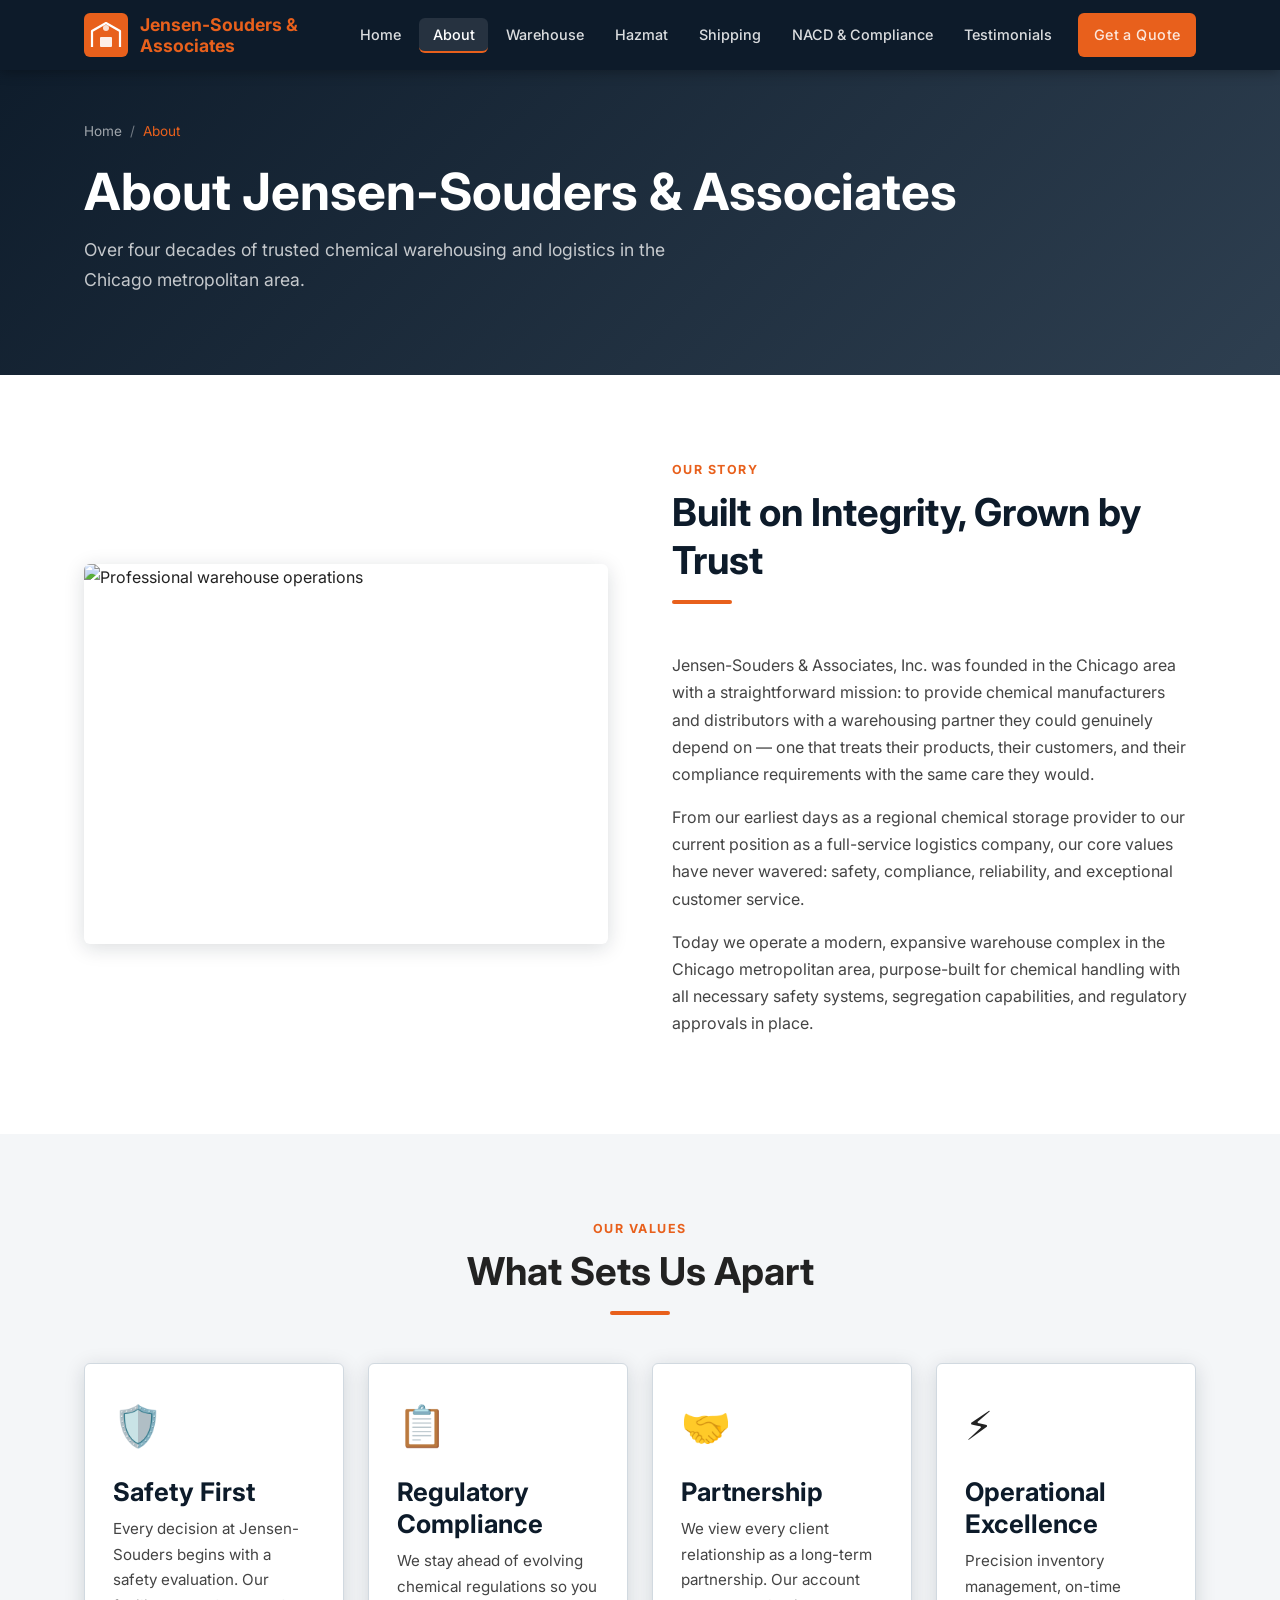
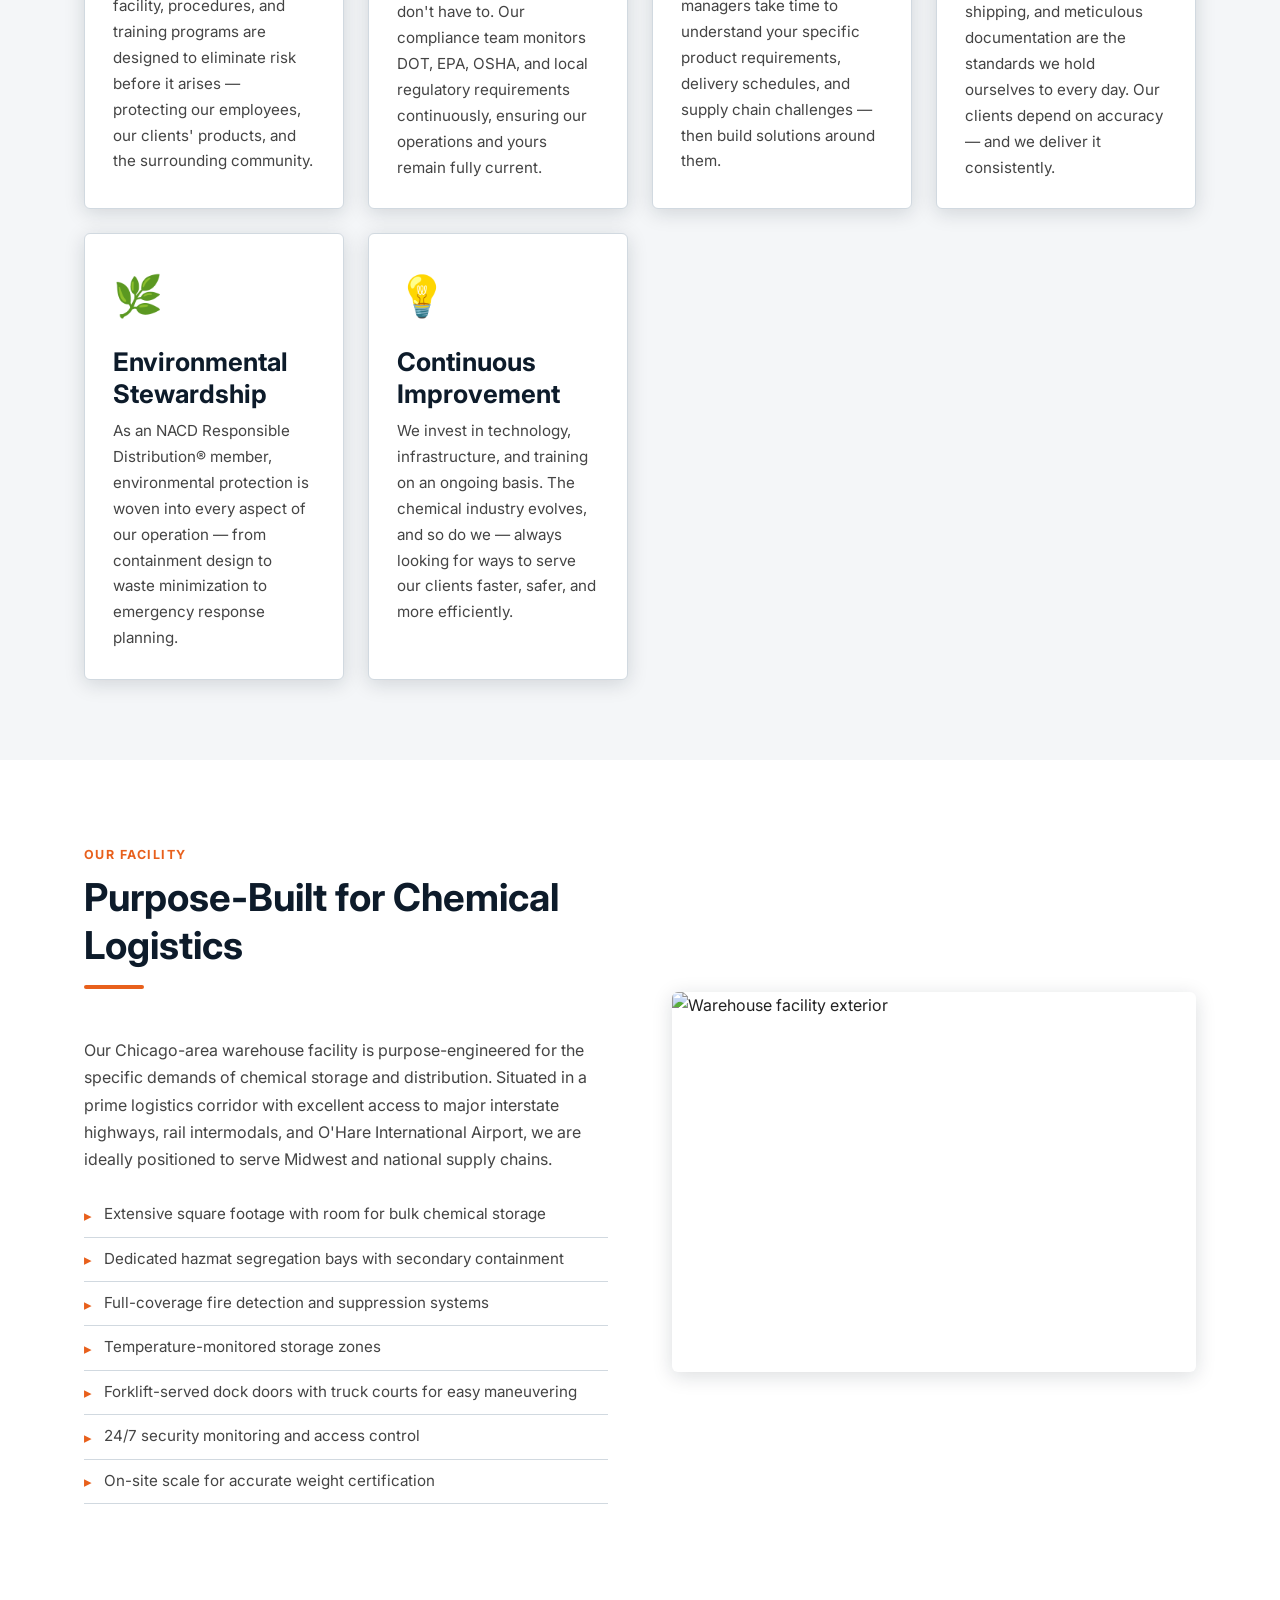
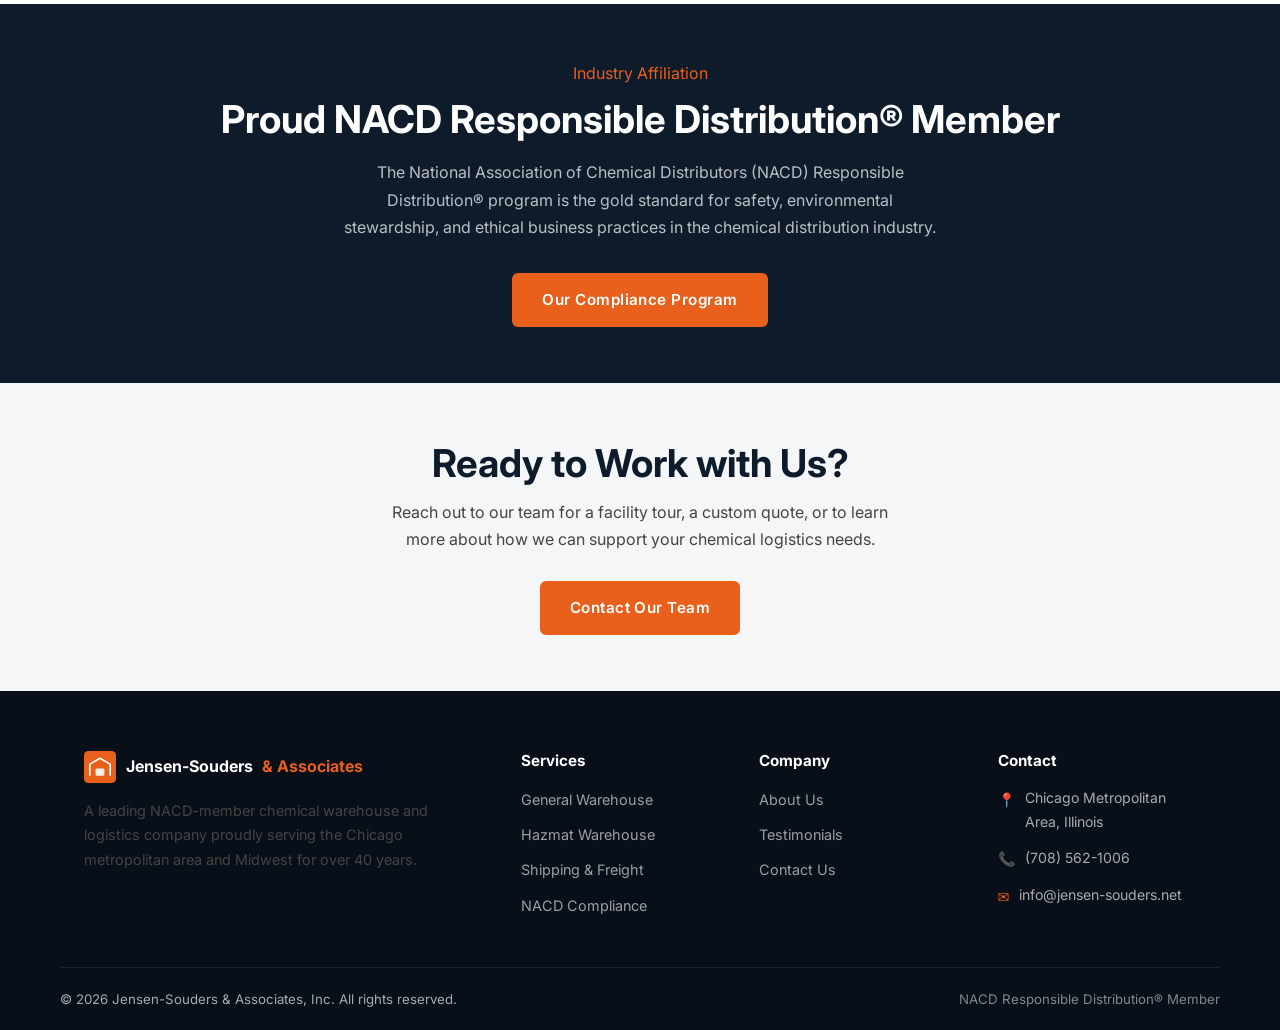
==== about.html @ 84165352 "Build Jensen-Souders & Associates multi-page static website Full 8-page static HTML/CSS/JS site for " ====
<!DOCTYPE html>
<html lang="en">
<head>
  <meta charset="UTF-8">
  <meta name="viewport" content="width=device-width, initial-scale=1.0">
  <title>About Us | Jensen-Souders & Associates, Inc.</title>
  <meta name="description" content="Learn about Jensen-Souders & Associates — a family-founded Chicago chemical warehouse and logistics company with over 40 years of industry expertise.">
  <link rel="stylesheet" href="css/styles.css">
  <link href="https://fonts.googleapis.com/css2?family=Inter:wght@400;500;600;700;800&display=swap" rel="stylesheet">
  <style>body{font-family:'Inter',system-ui,sans-serif}</style>
</head>
<body>

<nav id="navbar">
  <div class="container nav-inner">
    <a href="index.html" class="nav-logo">
      <svg class="logo-icon" viewBox="0 0 44 44" fill="none"><rect width="44" height="44" rx="6" fill="#e8601c"/><path d="M8 34V18l14-8 14 8v16" stroke="#fff" stroke-width="2.2" stroke-linejoin="round"/><rect x="16" y="24" width="12" height="10" rx="1" fill="#fff" opacity=".9"/><circle cx="22" cy="15" r="3" fill="#fff" opacity=".8"/></svg>
      <span>Jensen-Souders <span>&amp; Associates</span></span>
    </a>
    <ul class="nav-links">
      <li><a href="index.html">Home</a></li>
      <li><a href="about.html" class="active">About</a></li>
      <li><a href="warehouse.html">Warehouse</a></li>
      <li><a href="hazmat-warehouse.html">Hazmat</a></li>
      <li><a href="shipping.html">Shipping</a></li>
      <li><a href="nacd-compliance.html">NACD &amp; Compliance</a></li>
      <li><a href="testimonials.html">Testimonials</a></li>
      <li><a href="contact.html" class="btn btn-orange nav-cta">Get a Quote</a></li>
    </ul>
    <button class="nav-toggle" aria-label="Toggle navigation" aria-expanded="false"><span></span><span></span><span></span></button>
  </div>
</nav>

<!-- PAGE HERO -->
<section class="page-hero">
  <div class="container">
    <nav class="breadcrumb" aria-label="Breadcrumb">
      <a href="index.html">Home</a><span>/</span><span class="current">About</span>
    </nav>
    <h1>About Jensen-Souders &amp; Associates</h1>
    <p>Over four decades of trusted chemical warehousing and logistics in the Chicago metropolitan area.</p>
  </div>
</section>

<!-- COMPANY STORY -->
<section class="section-pad">
  <div class="container">
    <div class="feature-split">
      <div class="feature-image fade-up">
        <img src="https://images.unsplash.com/photo-1601584115197-04ecc0da31d7?w=800&q=80" alt="Professional warehouse operations" loading="lazy">
      </div>
      <div class="feature-content fade-up">
        <div class="section-header">
          <span class="eyebrow">Our Story</span>
          <h2>Built on Integrity, Grown by Trust</h2>
          <div class="divider divider-left"></div>
        </div>
        <p>Jensen-Souders & Associates, Inc. was founded in the Chicago area with a straightforward mission: to provide chemical manufacturers and distributors with a warehousing partner they could genuinely depend on — one that treats their products, their customers, and their compliance requirements with the same care they would.</p>
        <p>From our earliest days as a regional chemical storage provider to our current position as a full-service logistics company, our core values have never wavered: safety, compliance, reliability, and exceptional customer service.</p>
        <p>Today we operate a modern, expansive warehouse complex in the Chicago metropolitan area, purpose-built for chemical handling with all necessary safety systems, segregation capabilities, and regulatory approvals in place.</p>
      </div>
    </div>
  </div>
</section>

<!-- VALUES -->
<section class="section-pad bg-light">
  <div class="container">
    <div class="section-header centered fade-up">
      <span class="eyebrow">Our Values</span>
      <h2>What Sets Us Apart</h2>
      <div class="divider"></div>
    </div>
    <div class="card-grid card-grid-3">
      <div class="card fade-up">
        <div class="card-body">
          <div class="card-icon">🛡️</div>
          <h3>Safety First</h3>
          <p>Every decision at Jensen-Souders begins with a safety evaluation. Our facility, procedures, and training programs are designed to eliminate risk before it arises — protecting our employees, our clients' products, and the surrounding community.</p>
        </div>
      </div>
      <div class="card fade-up">
        <div class="card-body">
          <div class="card-icon">📋</div>
          <h3>Regulatory Compliance</h3>
          <p>We stay ahead of evolving chemical regulations so you don't have to. Our compliance team monitors DOT, EPA, OSHA, and local regulatory requirements continuously, ensuring our operations and yours remain fully current.</p>
        </div>
      </div>
      <div class="card fade-up">
        <div class="card-body">
          <div class="card-icon">🤝</div>
          <h3>Partnership</h3>
          <p>We view every client relationship as a long-term partnership. Our account managers take time to understand your specific product requirements, delivery schedules, and supply chain challenges — then build solutions around them.</p>
        </div>
      </div>
      <div class="card fade-up">
        <div class="card-body">
          <div class="card-icon">⚡</div>
          <h3>Operational Excellence</h3>
          <p>Precision inventory management, on-time shipping, and meticulous documentation are the standards we hold ourselves to every day. Our clients depend on accuracy — and we deliver it consistently.</p>
        </div>
      </div>
      <div class="card fade-up">
        <div class="card-body">
          <div class="card-icon">🌿</div>
          <h3>Environmental Stewardship</h3>
          <p>As an NACD Responsible Distribution® member, environmental protection is woven into every aspect of our operation — from containment design to waste minimization to emergency response planning.</p>
        </div>
      </div>
      <div class="card fade-up">
        <div class="card-body">
          <div class="card-icon">💡</div>
          <h3>Continuous Improvement</h3>
          <p>We invest in technology, infrastructure, and training on an ongoing basis. The chemical industry evolves, and so do we — always looking for ways to serve our clients faster, safer, and more efficiently.</p>
        </div>
      </div>
    </div>
  </div>
</section>

<!-- TEAM / FACILITY -->
<section class="section-pad">
  <div class="container">
    <div class="feature-split reverse">
      <div class="feature-image fade-up">
        <img src="https://images.unsplash.com/photo-1504328345606-18bbc8c9d7d1?w=800&q=80" alt="Warehouse facility exterior" loading="lazy">
      </div>
      <div class="feature-content fade-up">
        <div class="section-header">
          <span class="eyebrow">Our Facility</span>
          <h2>Purpose-Built for Chemical Logistics</h2>
          <div class="divider divider-left"></div>
        </div>
        <p>Our Chicago-area warehouse facility is purpose-engineered for the specific demands of chemical storage and distribution. Situated in a prime logistics corridor with excellent access to major interstate highways, rail intermodals, and O'Hare International Airport, we are ideally positioned to serve Midwest and national supply chains.</p>
        <ul class="feature-list">
          <li>Extensive square footage with room for bulk chemical storage</li>
          <li>Dedicated hazmat segregation bays with secondary containment</li>
          <li>Full-coverage fire detection and suppression systems</li>
          <li>Temperature-monitored storage zones</li>
          <li>Forklift-served dock doors with truck courts for easy maneuvering</li>
          <li>24/7 security monitoring and access control</li>
          <li>On-site scale for accurate weight certification</li>
        </ul>
      </div>
    </div>
  </div>
</section>

<!-- NACD BADGE -->
<section class="section-pad-sm bg-navy">
  <div class="container text-center fade-up">
    <span class="eyebrow" style="color:var(--orange)">Industry Affiliation</span>
    <h2 style="color:#fff;margin:.5rem 0 1rem">Proud NACD Responsible Distribution® Member</h2>
    <p style="color:rgba(255,255,255,.72);max-width:600px;margin:0 auto 2rem">The National Association of Chemical Distributors (NACD) Responsible Distribution® program is the gold standard for safety, environmental stewardship, and ethical business practices in the chemical distribution industry.</p>
    <a href="nacd-compliance.html" class="btn btn-orange">Our Compliance Program</a>
  </div>
</section>

<!-- CTA -->
<section style="padding:56px 0;background:var(--light)">
  <div class="container text-center">
    <h2 style="color:var(--navy)">Ready to Work with Us?</h2>
    <p style="margin:.75rem auto 1.75rem;max-width:500px">Reach out to our team for a facility tour, a custom quote, or to learn more about how we can support your chemical logistics needs.</p>
    <a href="contact.html" class="btn btn-orange">Contact Our Team</a>
  </div>
</section>

<footer>
  <div class="footer-main">
    <div class="container">
      <div class="footer-grid">
        <div class="footer-brand">
          <div class="footer-logo"><svg width="32" height="32" viewBox="0 0 44 44" fill="none"><rect width="44" height="44" rx="6" fill="#e8601c"/><path d="M8 34V18l14-8 14 8v16" stroke="#fff" stroke-width="2.2" stroke-linejoin="round"/><rect x="16" y="24" width="12" height="10" rx="1" fill="#fff" opacity=".9"/></svg> Jensen-Souders <span>&amp; Associates</span></div>
          <p>A leading NACD-member chemical warehouse and logistics company proudly serving the Chicago metropolitan area and Midwest for over 40 years.</p>
        </div>
        <div class="footer-col"><h4>Services</h4><ul><li><a href="warehouse.html">General Warehouse</a></li><li><a href="hazmat-warehouse.html">Hazmat Warehouse</a></li><li><a href="shipping.html">Shipping &amp; Freight</a></li><li><a href="nacd-compliance.html">NACD Compliance</a></li></ul></div>
        <div class="footer-col"><h4>Company</h4><ul><li><a href="about.html">About Us</a></li><li><a href="testimonials.html">Testimonials</a></li><li><a href="contact.html">Contact Us</a></li></ul></div>
        <div class="footer-col"><h4>Contact</h4>
          <div class="footer-contact-item"><span class="ico">📍</span><span>Chicago Metropolitan Area, Illinois</span></div>
          <div class="footer-contact-item"><span class="ico">📞</span><span>(708) 562-1006</span></div>
          <div class="footer-contact-item"><span class="ico">✉️</span><span>info@jensen-souders.net</span></div>
        </div>
      </div>
    </div>
  </div>
  <div class="container footer-bottom">
    <span>&copy; <span id="yr"></span> Jensen-Souders &amp; Associates, Inc. All rights reserved.</span>
    <span><a href="nacd-compliance.html">NACD Responsible Distribution® Member</a></span>
  </div>
</footer>

<button id="back-to-top" aria-label="Back to top">↑</button>
<script src="js/main.js"></script>
<script>document.getElementById('yr').textContent = new Date().getFullYear();</script>
</body>
</html>
---- css/styles.css ----
/* ============================================================
   Jensen-Souders & Associates – Main Stylesheet
   Palette: Navy #0d1b2a | Steel #2e3f50 | Orange #e8601c | Light #f4f6f8
   ============================================================ */

:root {
  --navy:   #0d1b2a;
  --steel:  #2e3f50;
  --orange: #e8601c;
  --orange-dark: #c04e14;
  --light:  #f4f6f8;
  --white:  #ffffff;
  --gray:   #6c7a89;
  --border: #d1d9e0;
  --shadow: 0 4px 20px rgba(13,27,42,.15);
  --radius: 6px;
  --transition: .25s ease;
}

/* ── Reset ── */
*, *::before, *::after { box-sizing: border-box; margin: 0; padding: 0; }
html { scroll-behavior: smooth; font-size: 16px; }
body { font-family: 'Segoe UI', system-ui, -apple-system, sans-serif; color: #222; background: #fff; line-height: 1.7; }
img { max-width: 100%; display: block; }
a { color: var(--orange); text-decoration: none; transition: color var(--transition); }
a:hover { color: var(--orange-dark); }
ul { list-style: none; }

/* ── Typography ── */
h1,h2,h3,h4 { line-height: 1.25; font-weight: 700; }
h1 { font-size: clamp(2rem,5vw,3.2rem); }
h2 { font-size: clamp(1.6rem,3.5vw,2.4rem); }
h3 { font-size: clamp(1.2rem,2.5vw,1.6rem); }
h4 { font-size: 1.1rem; }
p  { margin-bottom: 1rem; color: #444; }

/* ── Utility ── */
.container { max-width: 1160px; margin: 0 auto; padding: 0 1.5rem; }
.section-pad { padding: 80px 0; }
.section-pad-sm { padding: 56px 0; }
.text-center { text-align: center; }
.text-orange { color: var(--orange); }
.bg-navy  { background: var(--navy);  color: var(--white); }
.bg-steel { background: var(--steel); color: var(--white); }
.bg-light { background: var(--light); }
.divider { width: 60px; height: 4px; background: var(--orange); margin: 16px auto 32px; border-radius: 2px; }
.divider-left { margin-left: 0; }

.btn {
  display: inline-block;
  padding: .75rem 1.75rem;
  border-radius: var(--radius);
  font-weight: 600;
  font-size: .95rem;
  letter-spacing: .03em;
  transition: all var(--transition);
  cursor: pointer;
  border: 2px solid transparent;
}
.btn-orange { background: var(--orange); color: #fff; }
.btn-orange:hover { background: var(--orange-dark); color: #fff; transform: translateY(-2px); box-shadow: 0 6px 20px rgba(232,96,28,.35); }
.btn-outline { background: transparent; border-color: #fff; color: #fff; }
.btn-outline:hover { background: #fff; color: var(--navy); transform: translateY(-2px); }
.btn-navy { background: var(--navy); color: #fff; }
.btn-navy:hover { background: var(--steel); color: #fff; }

/* ── NAVIGATION ── */
#navbar {
  position: fixed; top: 0; left: 0; right: 0; z-index: 1000;
  background: var(--navy);
  box-shadow: 0 2px 12px rgba(0,0,0,.3);
  transition: background var(--transition);
}
.nav-inner {
  display: flex; align-items: center; justify-content: space-between;
  height: 70px;
}
.nav-logo {
  display: flex; align-items: center; gap: .75rem;
  color: #fff; font-weight: 700; font-size: 1.1rem; line-height: 1.2;
}
.nav-logo span { color: var(--orange); }
.logo-icon { width: 44px; height: 44px; flex-shrink: 0; }

.nav-links {
  display: flex; align-items: center; gap: .25rem;
}
.nav-links a {
  color: rgba(255,255,255,.85);
  padding: .5rem .85rem;
  border-radius: var(--radius);
  font-size: .9rem;
  font-weight: 500;
  transition: all var(--transition);
  white-space: nowrap;
}
.nav-links a:hover,
.nav-links a.active { color: #fff; background: rgba(255,255,255,.1); }
.nav-links a.active { border-bottom: 2px solid var(--orange); }

.nav-cta { margin-left: .5rem; }

/* Hamburger */
.nav-toggle {
  display: none;
  flex-direction: column; justify-content: center; gap: 5px;
  width: 36px; height: 36px; cursor: pointer; background: none; border: none;
}
.nav-toggle span {
  display: block; width: 24px; height: 2px; background: #fff;
  transition: all var(--transition); border-radius: 2px;
}
.nav-toggle.open span:nth-child(1) { transform: translateY(7px) rotate(45deg); }
.nav-toggle.open span:nth-child(2) { opacity: 0; }
.nav-toggle.open span:nth-child(3) { transform: translateY(-7px) rotate(-45deg); }

/* ── HERO ── */
.hero {
  position: relative; min-height: 100vh;
  display: flex; align-items: center;
  background: linear-gradient(135deg, var(--navy) 0%, var(--steel) 100%);
  overflow: hidden;
  padding-top: 70px;
}
.hero-bg {
  position: absolute; inset: 0;
  background:
    url('https://images.unsplash.com/photo-1586528116311-ad8dd3c8310d?w=1600&q=80') center/cover no-repeat;
  opacity: .18;
}
.hero-overlay {
  position: absolute; inset: 0;
  background: linear-gradient(to right, rgba(13,27,42,.95) 40%, rgba(13,27,42,.5));
}
.hero-content {
  position: relative; z-index: 1;
  max-width: 680px;
}
.hero-eyebrow {
  display: inline-block;
  background: var(--orange); color: #fff;
  font-size: .8rem; font-weight: 700; letter-spacing: .12em; text-transform: uppercase;
  padding: .3rem .9rem; border-radius: 3px; margin-bottom: 1.25rem;
}
.hero h1 { color: #fff; margin-bottom: 1.25rem; }
.hero h1 em { color: var(--orange); font-style: normal; }
.hero p { color: rgba(255,255,255,.78); font-size: 1.15rem; margin-bottom: 2rem; }
.hero-buttons { display: flex; flex-wrap: wrap; gap: 1rem; }
.hero-stats {
  display: flex; gap: 2.5rem; margin-top: 3rem;
  border-top: 1px solid rgba(255,255,255,.15); padding-top: 2rem;
  flex-wrap: wrap;
}
.hero-stat .num { color: var(--orange); font-size: 2.2rem; font-weight: 800; }
.hero-stat .label { color: rgba(255,255,255,.65); font-size: .85rem; margin-top: .15rem; }

/* ── SERVICES STRIP ── */
.services-strip {
  background: var(--orange);
  padding: 20px 0;
}
.services-strip ul {
  display: flex; flex-wrap: wrap; justify-content: center; gap: 1rem 2.5rem;
}
.services-strip li {
  color: #fff; font-weight: 600; font-size: .9rem;
  display: flex; align-items: center; gap: .5rem;
}
.services-strip li::before { content: '✔'; opacity: .8; }

/* ── SECTION HEADERS ── */
.section-header { margin-bottom: 48px; }
.section-header.centered { text-align: center; }
.section-header .eyebrow {
  display: inline-block; color: var(--orange);
  font-size: .78rem; font-weight: 700; letter-spacing: .12em;
  text-transform: uppercase; margin-bottom: .5rem;
}

/* ── CARDS ── */
.card-grid { display: grid; gap: 1.5rem; }
.card-grid-2 { grid-template-columns: repeat(auto-fit, minmax(280px,1fr)); }
.card-grid-3 { grid-template-columns: repeat(auto-fit, minmax(240px,1fr)); }
.card-grid-4 { grid-template-columns: repeat(auto-fit, minmax(200px,1fr)); }

.card {
  background: #fff; border-radius: var(--radius);
  box-shadow: var(--shadow); border: 1px solid var(--border);
  transition: transform var(--transition), box-shadow var(--transition);
  overflow: hidden;
}
.card:hover { transform: translateY(-4px); box-shadow: 0 12px 36px rgba(13,27,42,.18); }
.card-body { padding: 1.75rem; }
.card-icon { font-size: 2.5rem; margin-bottom: 1rem; }
.card h3 { color: var(--navy); margin-bottom: .5rem; }
.card p { margin-bottom: 0; font-size: .95rem; }

.card-img img { width: 100%; height: 200px; object-fit: cover; }

/* ── FEATURE SPLIT ── */
.feature-split { display: grid; grid-template-columns: 1fr 1fr; gap: 4rem; align-items: center; }
.feature-split.reverse { direction: rtl; }
.feature-split.reverse > * { direction: ltr; }
.feature-image { border-radius: var(--radius); overflow: hidden; box-shadow: var(--shadow); }
.feature-image img { width: 100%; height: 380px; object-fit: cover; }
.feature-content h2 { color: var(--navy); margin-bottom: .75rem; }
.feature-list { margin: 1.25rem 0; }
.feature-list li {
  padding: .5rem 0;
  border-bottom: 1px solid var(--border);
  display: flex; align-items: flex-start; gap: .75rem;
  font-size: .95rem; color: #444;
}
.feature-list li::before { content: '▸'; color: var(--orange); flex-shrink: 0; margin-top: .1rem; }

/* ── STATS BAR ── */
.stats-bar { display: grid; grid-template-columns: repeat(auto-fit, minmax(160px,1fr)); gap: 0; }
.stat-item { padding: 2.5rem 1.5rem; text-align: center; border-right: 1px solid rgba(255,255,255,.1); }
.stat-item:last-child { border-right: none; }
.stat-item .num { font-size: 2.8rem; font-weight: 800; color: var(--orange); }
.stat-item .label { color: rgba(255,255,255,.7); font-size: .9rem; margin-top: .25rem; }

/* ── TESTIMONIALS ── */
.testimonial-grid { display: grid; gap: 1.5rem; grid-template-columns: repeat(auto-fit, minmax(300px,1fr)); }
.testimonial-card {
  background: #fff; border-radius: var(--radius);
  box-shadow: var(--shadow); padding: 2rem; border-left: 4px solid var(--orange);
  transition: transform var(--transition);
}
.testimonial-card:hover { transform: translateY(-3px); }
.testimonial-card p { font-style: italic; color: #555; margin-bottom: 1.25rem; font-size: .97rem; }
.testimonial-author { display: flex; align-items: center; gap: .75rem; }
.author-avatar {
  width: 46px; height: 46px; border-radius: 50%;
  background: var(--navy); color: var(--orange);
  display: flex; align-items: center; justify-content: center;
  font-weight: 700; font-size: 1.1rem; flex-shrink: 0;
}
.author-info strong { display: block; font-size: .95rem; color: var(--navy); }
.author-info span { font-size: .82rem; color: var(--gray); }
.stars { color: #f5a623; font-size: .9rem; margin-bottom: .75rem; }

/* ── CONTACT ── */
.contact-grid { display: grid; grid-template-columns: 1fr 1.4fr; gap: 3rem; }
.contact-info h3 { color: var(--navy); margin-bottom: 1rem; }
.contact-item { display: flex; gap: 1rem; margin-bottom: 1.5rem; }
.contact-icon {
  width: 46px; height: 46px; flex-shrink: 0; border-radius: var(--radius);
  background: var(--navy); color: var(--orange);
  display: flex; align-items: center; justify-content: center; font-size: 1.25rem;
}
.contact-item strong { display: block; color: var(--navy); font-size: .9rem; margin-bottom: .2rem; }
.contact-item p { margin: 0; font-size: .95rem; }

.form-card { background: #fff; border-radius: var(--radius); box-shadow: var(--shadow); padding: 2.25rem; }
.form-row { display: grid; grid-template-columns: 1fr 1fr; gap: 1rem; }
.form-group { margin-bottom: 1.25rem; }
.form-group label { display: block; font-size: .87rem; font-weight: 600; color: var(--navy); margin-bottom: .4rem; }
.form-group input,
.form-group select,
.form-group textarea {
  width: 100%; padding: .7rem 1rem;
  border: 1.5px solid var(--border); border-radius: var(--radius);
  font-size: .95rem; font-family: inherit;
  transition: border-color var(--transition), box-shadow var(--transition);
  background: #fafbfc;
}
.form-group input:focus,
.form-group select:focus,
.form-group textarea:focus {
  outline: none; border-color: var(--orange);
  box-shadow: 0 0 0 3px rgba(232,96,28,.12);
  background: #fff;
}
.form-group textarea { resize: vertical; min-height: 130px; }
.form-success {
  display: none; background: #e8f5e9; border: 1px solid #a5d6a7;
  border-radius: var(--radius); padding: 1rem 1.25rem; color: #2e7d32;
  margin-top: 1rem; font-weight: 500;
}

/* ── NACD / COMPLIANCE ── */
.cert-badge {
  background: var(--navy); color: #fff; border-radius: var(--radius);
  padding: 1.5rem; text-align: center;
  border-top: 4px solid var(--orange);
}
.cert-badge .icon { font-size: 2.5rem; margin-bottom: .75rem; }
.cert-badge h4 { color: var(--white); margin-bottom: .25rem; }
.cert-badge p { color: rgba(255,255,255,.7); font-size: .88rem; margin: 0; }

/* ── PAGE HERO (inner pages) ── */
.page-hero {
  background: linear-gradient(135deg, var(--navy) 0%, var(--steel) 100%);
  padding: 120px 0 64px; position: relative; overflow: hidden;
}
.page-hero::before {
  content: ''; position: absolute; inset: 0;
  background: url('https://images.unsplash.com/photo-1586528116311-ad8dd3c8310d?w=1200&q=60') center/cover no-repeat;
  opacity: .1;
}
.page-hero .container { position: relative; z-index: 1; }
.page-hero h1 { color: #fff; }
.page-hero p { color: rgba(255,255,255,.75); max-width: 600px; font-size: 1.1rem; margin-top: .75rem; }
.breadcrumb { display: flex; gap: .5rem; align-items: center; margin-bottom: 1rem; font-size: .85rem; }
.breadcrumb a { color: rgba(255,255,255,.6); }
.breadcrumb a:hover { color: var(--orange); }
.breadcrumb span { color: rgba(255,255,255,.4); }
.breadcrumb .current { color: var(--orange); }

/* ── ACCORDION ── */
.accordion-item { border: 1px solid var(--border); border-radius: var(--radius); margin-bottom: .75rem; overflow: hidden; }
.accordion-header {
  padding: 1rem 1.25rem; cursor: pointer; display: flex; justify-content: space-between; align-items: center;
  background: var(--light); font-weight: 600; color: var(--navy);
  transition: background var(--transition);
}
.accordion-header:hover { background: #e8ecf0; }
.accordion-header .arrow { transition: transform var(--transition); color: var(--orange); font-size: 1.1rem; }
.accordion-item.open .accordion-header .arrow { transform: rotate(180deg); }
.accordion-body { padding: 0 1.25rem; max-height: 0; overflow: hidden; transition: max-height .35s ease, padding .35s ease; }
.accordion-item.open .accordion-body { max-height: 600px; padding: 1rem 1.25rem 1.25rem; }

/* ── FOOTER ── */
footer {
  background: #080f18;
  color: rgba(255,255,255,.65);
}
.footer-main { padding: 60px 0 40px; }
.footer-grid { display: grid; grid-template-columns: 2fr 1fr 1fr 1fr; gap: 2.5rem; }
.footer-brand p { font-size: .9rem; line-height: 1.7; margin: 1rem 0; }
.footer-logo { display: flex; align-items: center; gap: .6rem; color: #fff; font-weight: 700; font-size: 1rem; }
.footer-logo span { color: var(--orange); }
.footer-col h4 { color: #fff; font-size: .95rem; margin-bottom: 1rem; }
.footer-col ul li { margin-bottom: .5rem; }
.footer-col ul li a { color: rgba(255,255,255,.6); font-size: .9rem; transition: color var(--transition); }
.footer-col ul li a:hover { color: var(--orange); }
.footer-contact-item { display: flex; gap: .6rem; align-items: flex-start; margin-bottom: .75rem; font-size: .88rem; }
.footer-contact-item .ico { color: var(--orange); flex-shrink: 0; margin-top: .1rem; }
.footer-bottom {
  border-top: 1px solid rgba(255,255,255,.08);
  padding: 20px 0; display: flex; justify-content: space-between; align-items: center;
  flex-wrap: wrap; gap: .75rem; font-size: .83rem;
}
.footer-bottom a { color: rgba(255,255,255,.5); }
.footer-bottom a:hover { color: var(--orange); }

/* ── SCROLL ANIMATIONS ── */
.fade-up { opacity: 0; transform: translateY(30px); transition: opacity .6s ease, transform .6s ease; }
.fade-up.visible { opacity: 1; transform: translateY(0); }
.fade-up:nth-child(2) { transition-delay: .1s; }
.fade-up:nth-child(3) { transition-delay: .2s; }
.fade-up:nth-child(4) { transition-delay: .3s; }

/* ── BACK TO TOP ── */
#back-to-top {
  position: fixed; bottom: 2rem; right: 2rem; z-index: 900;
  width: 46px; height: 46px; background: var(--orange); color: #fff;
  border: none; border-radius: 50%; font-size: 1.2rem; cursor: pointer;
  box-shadow: 0 4px 16px rgba(232,96,28,.4);
  opacity: 0; pointer-events: none;
  transition: opacity var(--transition), transform var(--transition);
}
#back-to-top.visible { opacity: 1; pointer-events: auto; }
#back-to-top:hover { transform: translateY(-3px); }

/* ── RESPONSIVE ── */
@media (max-width: 900px) {
  .feature-split { grid-template-columns: 1fr; }
  .feature-split.reverse { direction: ltr; }
  .feature-image img { height: 260px; }
  .contact-grid { grid-template-columns: 1fr; }
  .footer-grid { grid-template-columns: 1fr 1fr; }
}

@media (max-width: 768px) {
  .nav-links { display: none; flex-direction: column; position: absolute; top: 70px; left: 0; right: 0; background: var(--navy); padding: 1rem 1.5rem 1.5rem; gap: .25rem; }
  .nav-links.open { display: flex; }
  .nav-toggle { display: flex; }
  .nav-cta { display: none; }
  .hero-stats { gap: 1.5rem; }
  .form-row { grid-template-columns: 1fr; }
  .stats-bar { grid-template-columns: 1fr 1fr; }
  .stat-item { border-right: none; border-bottom: 1px solid rgba(255,255,255,.1); }
  .stat-item:nth-child(even) { border-right: none; }
}

@media (max-width: 560px) {
  .section-pad { padding: 56px 0; }
  .footer-grid { grid-template-columns: 1fr; }
  .footer-bottom { flex-direction: column; text-align: center; }
  .hero-buttons { flex-direction: column; }
  .hero-stats { flex-direction: column; gap: 1rem; }
}
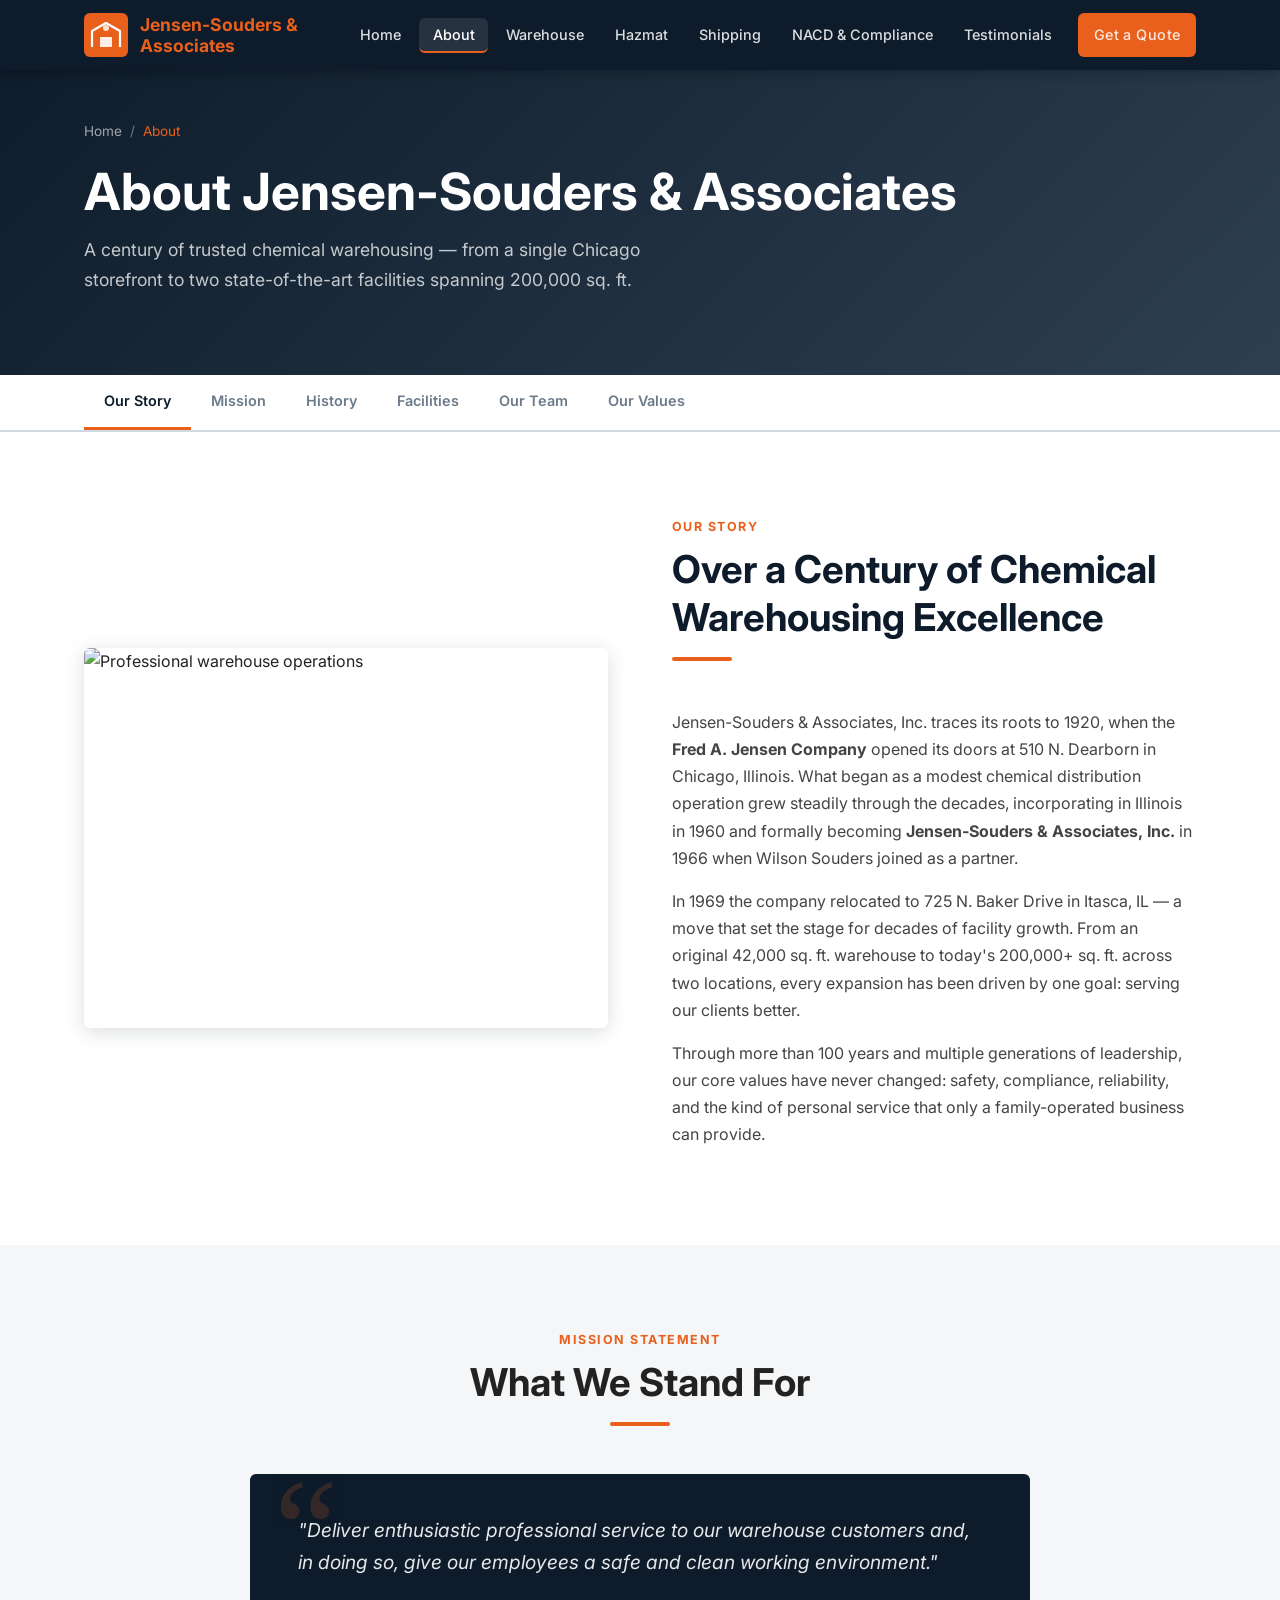
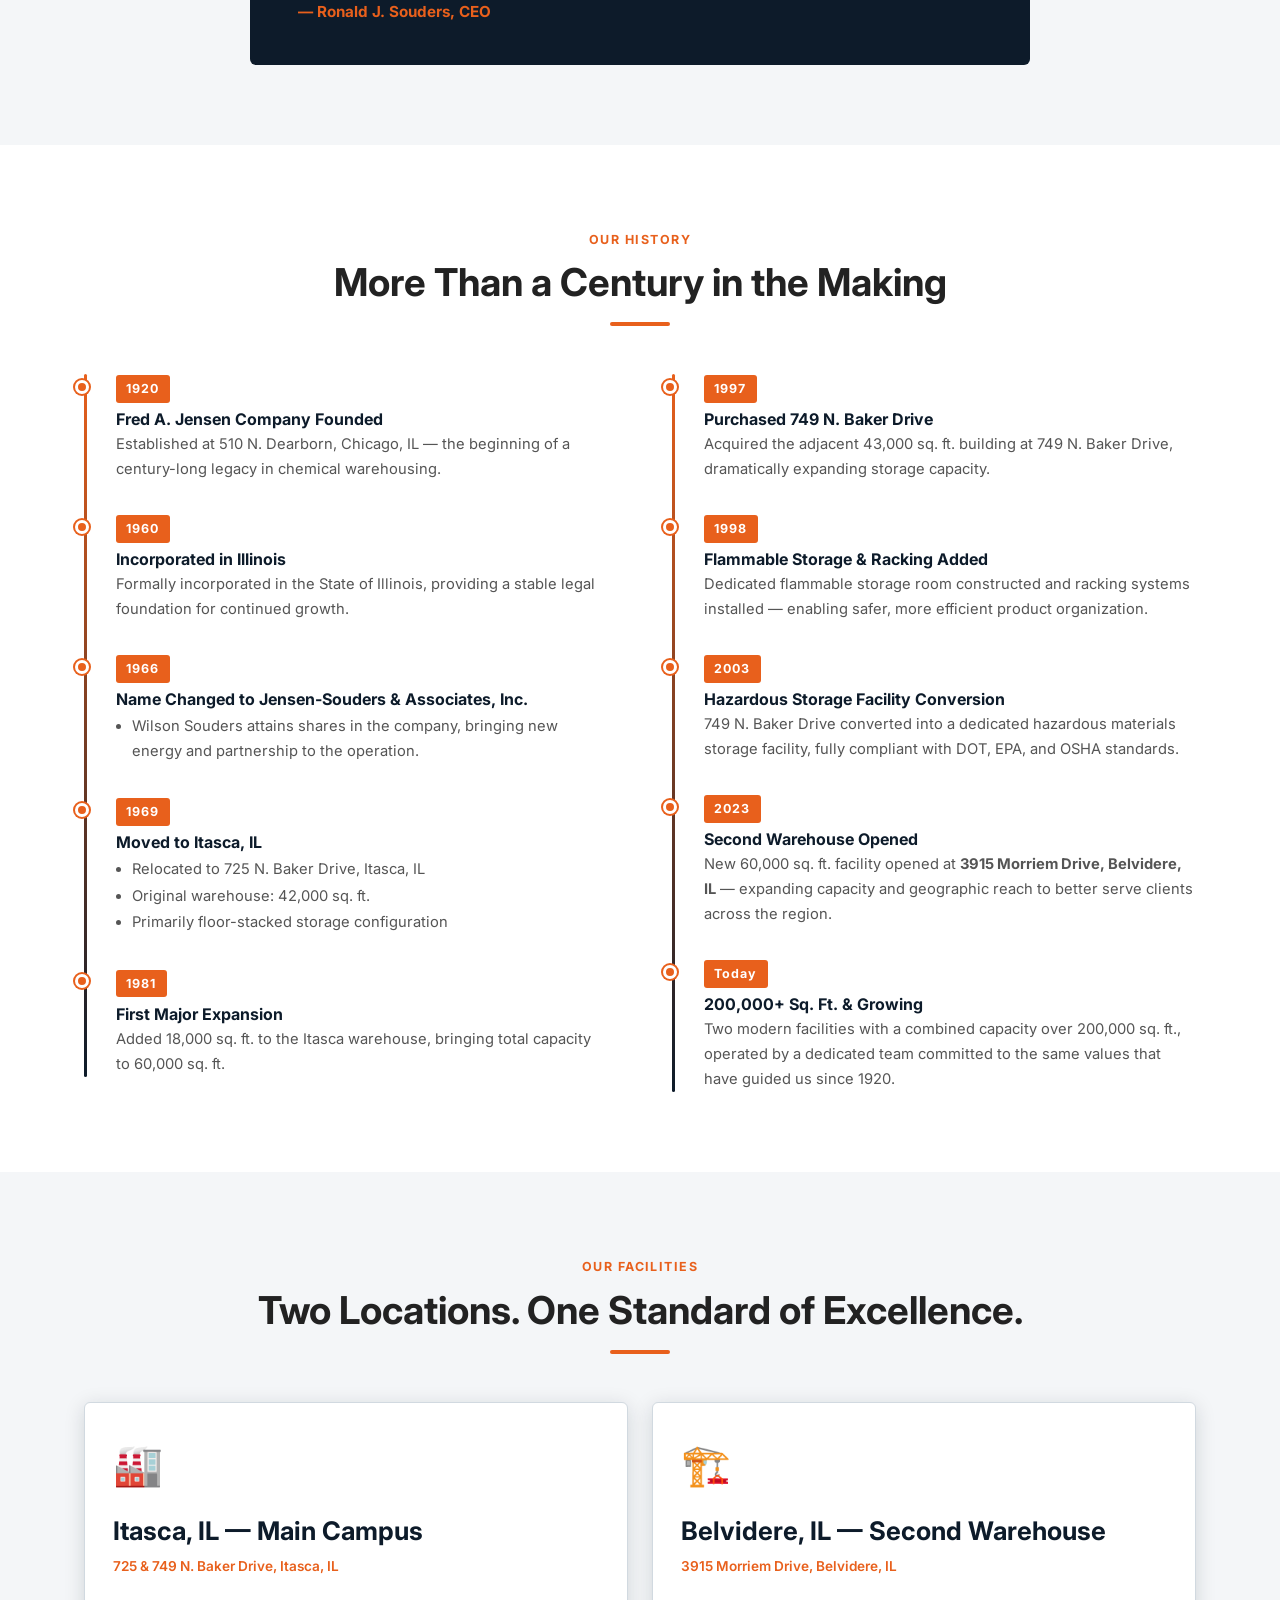
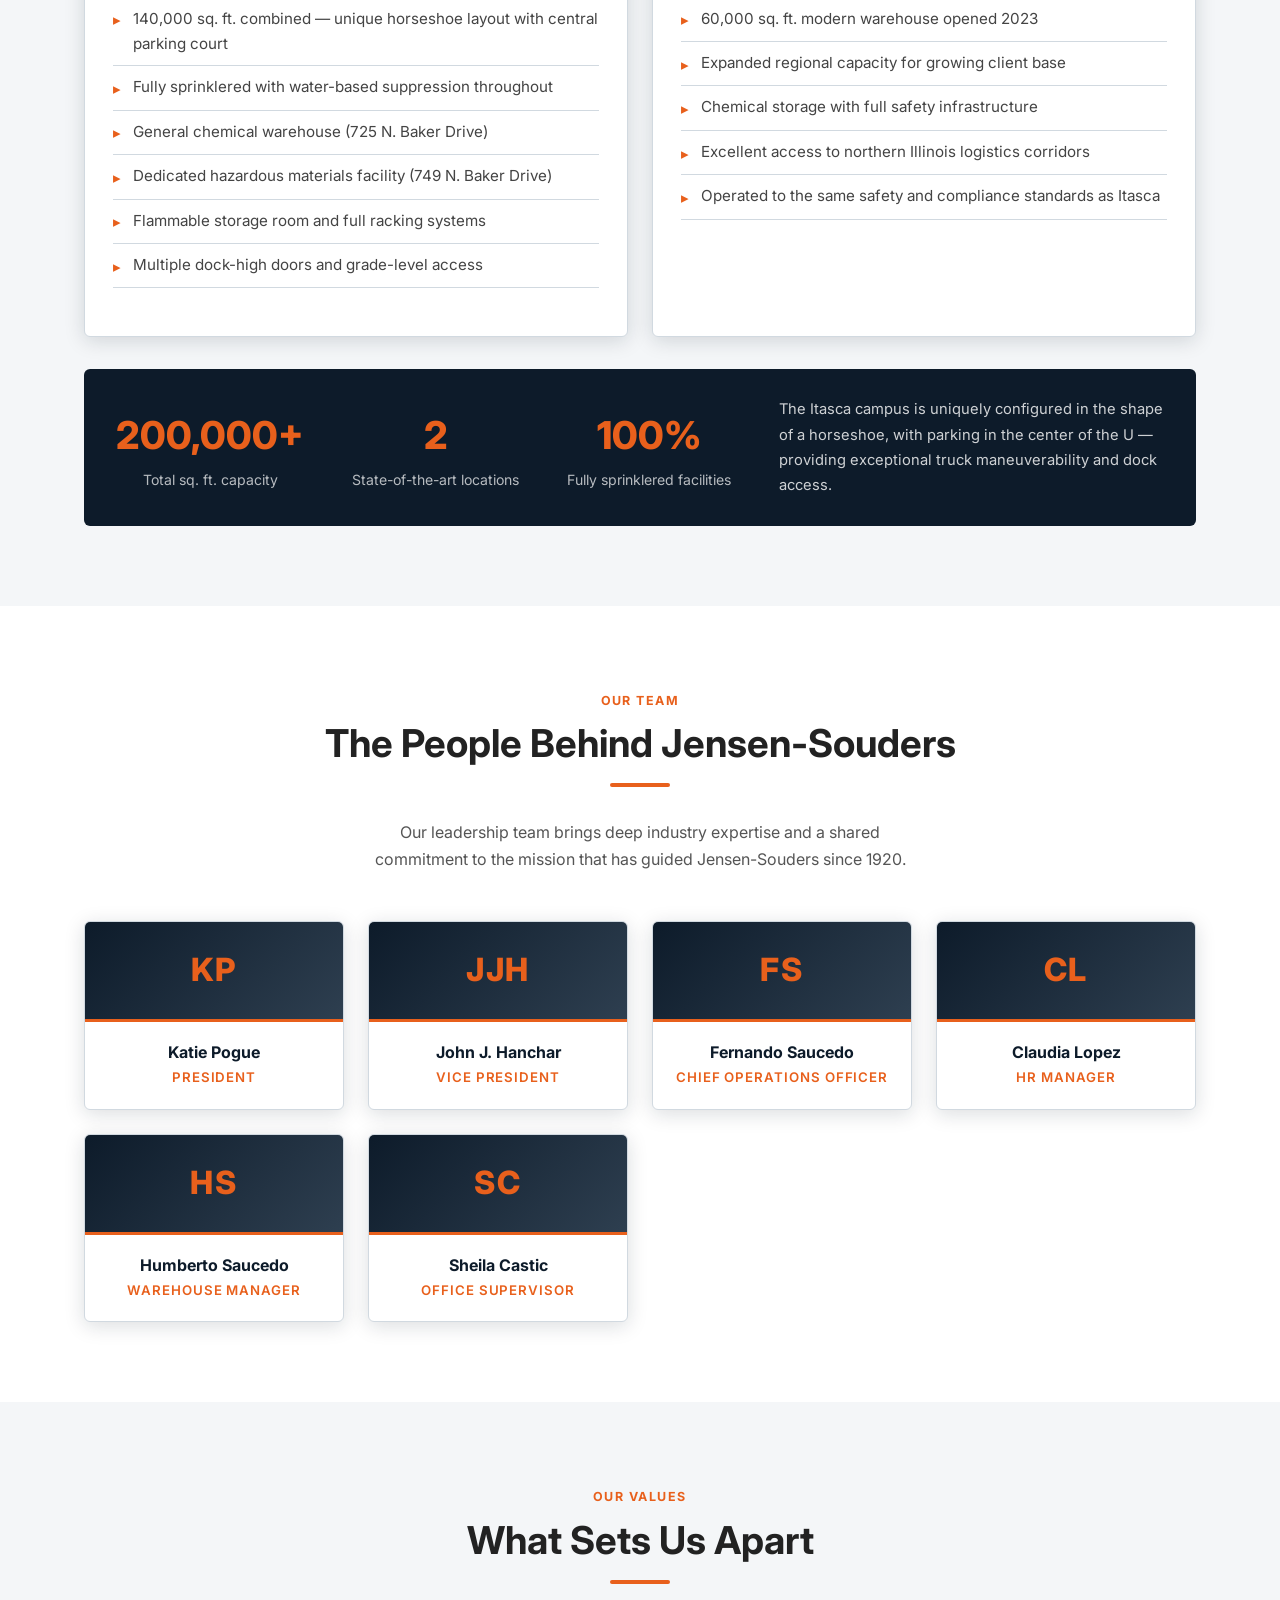
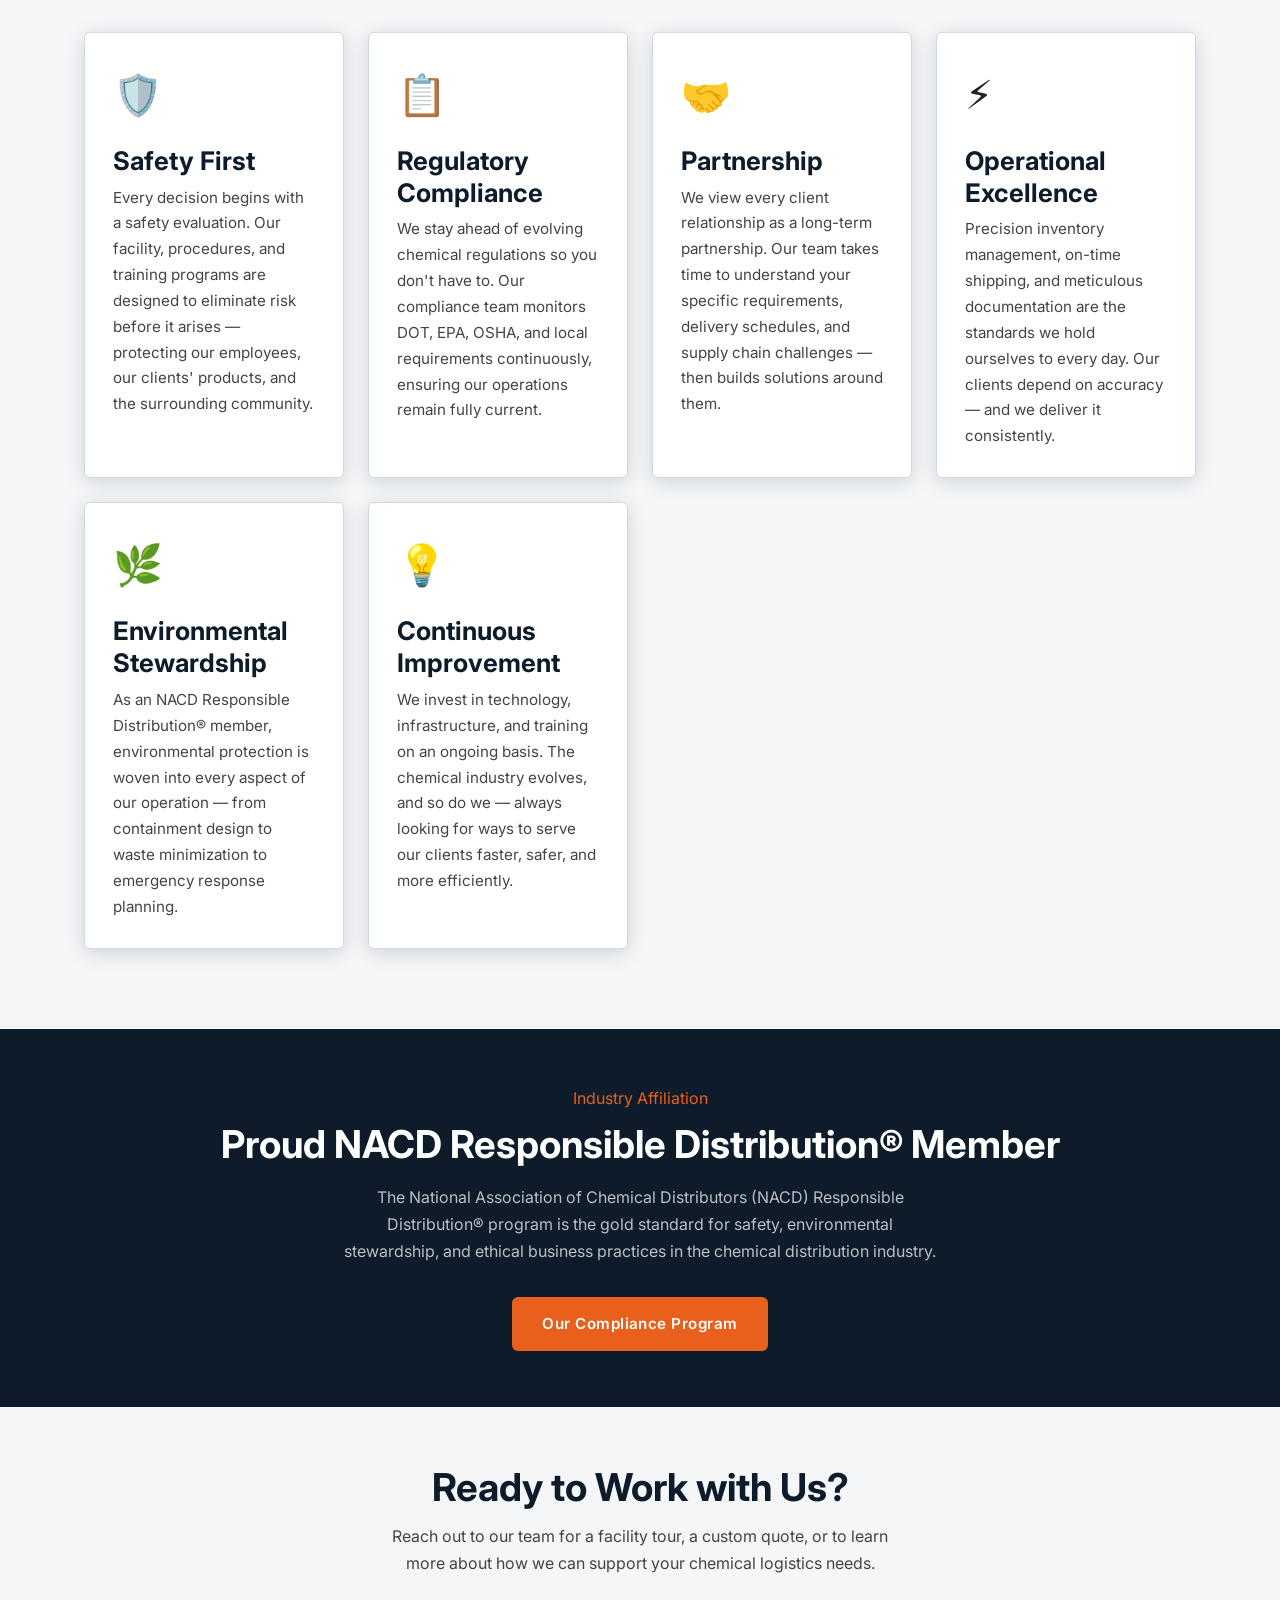
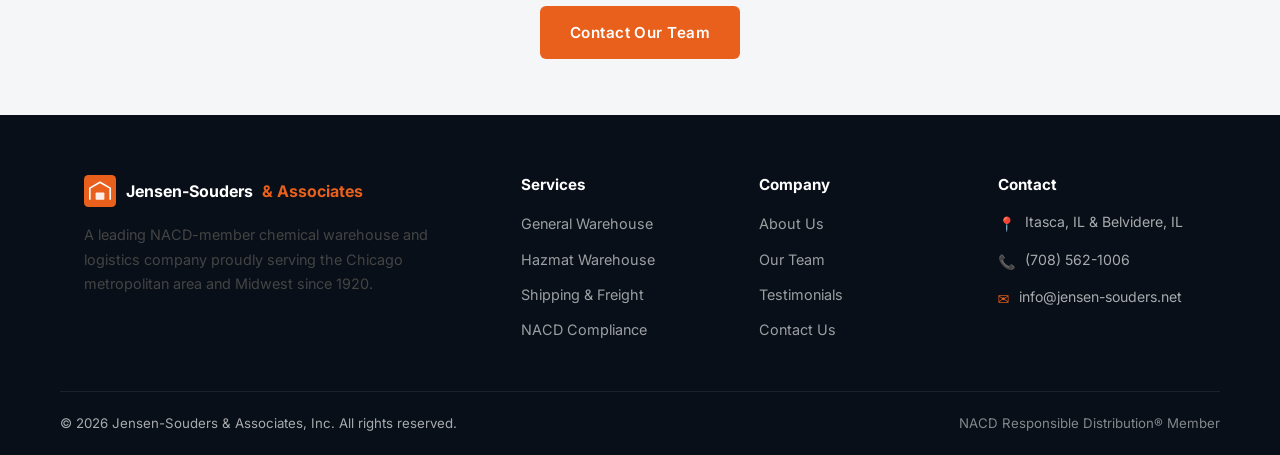
==== commit a659753b: "Add real company history, mission statement, team, and facility data - about.html: Full rewrite with" ====
--- a/about.html
+++ b/about.html
@@ -4,7 +4,7 @@
   <meta charset="UTF-8">
   <meta name="viewport" content="width=device-width, initial-scale=1.0">
   <title>About Us | Jensen-Souders & Associates, Inc.</title>
-  <meta name="description" content="Learn about Jensen-Souders & Associates — a family-founded Chicago chemical warehouse and logistics company with over 40 years of industry expertise.">
+  <meta name="description" content="Founded in 1920 as the Fred A. Jensen Company, Jensen-Souders & Associates has over a century of chemical warehousing expertise in the Chicago area.">
   <link rel="stylesheet" href="css/styles.css">
   <link href="https://fonts.googleapis.com/css2?family=Inter:wght@400;500;600;700;800&display=swap" rel="stylesheet">
   <style>body{font-family:'Inter',system-ui,sans-serif}</style>
@@ -38,12 +38,24 @@
       <a href="index.html">Home</a><span>/</span><span class="current">About</span>
     </nav>
     <h1>About Jensen-Souders &amp; Associates</h1>
-    <p>Over four decades of trusted chemical warehousing and logistics in the Chicago metropolitan area.</p>
-  </div>
-</section>
+    <p>A century of trusted chemical warehousing — from a single Chicago storefront to two state-of-the-art facilities spanning 200,000 sq. ft.</p>
+  </div>
+</section>
+
+<!-- SUB-NAV TABS -->
+<div style="background:#fff;border-bottom:2px solid var(--border);position:sticky;top:70px;z-index:900">
+  <div class="container" style="display:flex;gap:0;overflow-x:auto">
+    <a href="#story"     style="padding:.85rem 1.25rem;font-size:.9rem;font-weight:600;color:var(--navy);white-space:nowrap;border-bottom:3px solid var(--orange);text-decoration:none">Our Story</a>
+    <a href="#mission"   style="padding:.85rem 1.25rem;font-size:.9rem;font-weight:600;color:var(--gray);white-space:nowrap;border-bottom:3px solid transparent;text-decoration:none">Mission</a>
+    <a href="#history"   style="padding:.85rem 1.25rem;font-size:.9rem;font-weight:600;color:var(--gray);white-space:nowrap;border-bottom:3px solid transparent;text-decoration:none">History</a>
+    <a href="#facilities" style="padding:.85rem 1.25rem;font-size:.9rem;font-weight:600;color:var(--gray);white-space:nowrap;border-bottom:3px solid transparent;text-decoration:none">Facilities</a>
+    <a href="#team"      style="padding:.85rem 1.25rem;font-size:.9rem;font-weight:600;color:var(--gray);white-space:nowrap;border-bottom:3px solid transparent;text-decoration:none">Our Team</a>
+    <a href="#values"    style="padding:.85rem 1.25rem;font-size:.9rem;font-weight:600;color:var(--gray);white-space:nowrap;border-bottom:3px solid transparent;text-decoration:none">Our Values</a>
+  </div>
+</div>
 
 <!-- COMPANY STORY -->
-<section class="section-pad">
+<section id="story" class="section-pad">
   <div class="container">
     <div class="feature-split">
       <div class="feature-image fade-up">
@@ -52,19 +64,236 @@
       <div class="feature-content fade-up">
         <div class="section-header">
           <span class="eyebrow">Our Story</span>
-          <h2>Built on Integrity, Grown by Trust</h2>
+          <h2>Over a Century of Chemical Warehousing Excellence</h2>
           <div class="divider divider-left"></div>
         </div>
-        <p>Jensen-Souders & Associates, Inc. was founded in the Chicago area with a straightforward mission: to provide chemical manufacturers and distributors with a warehousing partner they could genuinely depend on — one that treats their products, their customers, and their compliance requirements with the same care they would.</p>
-        <p>From our earliest days as a regional chemical storage provider to our current position as a full-service logistics company, our core values have never wavered: safety, compliance, reliability, and exceptional customer service.</p>
-        <p>Today we operate a modern, expansive warehouse complex in the Chicago metropolitan area, purpose-built for chemical handling with all necessary safety systems, segregation capabilities, and regulatory approvals in place.</p>
+        <p>Jensen-Souders & Associates, Inc. traces its roots to 1920, when the <strong>Fred A. Jensen Company</strong> opened its doors at 510 N. Dearborn in Chicago, Illinois. What began as a modest chemical distribution operation grew steadily through the decades, incorporating in Illinois in 1960 and formally becoming <strong>Jensen-Souders & Associates, Inc.</strong> in 1966 when Wilson Souders joined as a partner.</p>
+        <p>In 1969 the company relocated to 725 N. Baker Drive in Itasca, IL — a move that set the stage for decades of facility growth. From an original 42,000 sq. ft. warehouse to today's 200,000+ sq. ft. across two locations, every expansion has been driven by one goal: serving our clients better.</p>
+        <p>Through more than 100 years and multiple generations of leadership, our core values have never changed: safety, compliance, reliability, and the kind of personal service that only a family-operated business can provide.</p>
+      </div>
+    </div>
+  </div>
+</section>
+
+<!-- MISSION STATEMENT -->
+<section id="mission" class="section-pad bg-light">
+  <div class="container">
+    <div class="section-header centered fade-up">
+      <span class="eyebrow">Mission Statement</span>
+      <h2>What We Stand For</h2>
+      <div class="divider"></div>
+    </div>
+    <div style="max-width:780px;margin:0 auto" class="fade-up">
+      <div class="mission-block">
+        <blockquote>
+          "Deliver enthusiastic professional service to our warehouse customers and, in doing so, give our employees a safe and clean working environment."
+        </blockquote>
+        <div class="mission-attribution">— Ronald J. Souders, CEO</div>
+      </div>
+    </div>
+  </div>
+</section>
+
+<!-- HISTORY TIMELINE -->
+<section id="history" class="section-pad">
+  <div class="container">
+    <div class="section-header centered fade-up">
+      <span class="eyebrow">Our History</span>
+      <h2>More Than a Century in the Making</h2>
+      <div class="divider"></div>
+    </div>
+    <div class="timeline-grid" style="display:grid;grid-template-columns:1fr 1fr;gap:3rem 4rem;align-items:start">
+      <!-- Left column -->
+      <div class="timeline fade-up">
+        <div class="timeline-item">
+          <div class="timeline-dot"></div>
+          <span class="timeline-year">1920</span>
+          <h4>Fred A. Jensen Company Founded</h4>
+          <p>Established at 510 N. Dearborn, Chicago, IL — the beginning of a century-long legacy in chemical warehousing.</p>
+        </div>
+        <div class="timeline-item">
+          <div class="timeline-dot"></div>
+          <span class="timeline-year">1960</span>
+          <h4>Incorporated in Illinois</h4>
+          <p>Formally incorporated in the State of Illinois, providing a stable legal foundation for continued growth.</p>
+        </div>
+        <div class="timeline-item">
+          <div class="timeline-dot"></div>
+          <span class="timeline-year">1966</span>
+          <h4>Name Changed to Jensen-Souders &amp; Associates, Inc.</h4>
+          <ul><li>Wilson Souders attains shares in the company, bringing new energy and partnership to the operation.</li></ul>
+        </div>
+        <div class="timeline-item">
+          <div class="timeline-dot"></div>
+          <span class="timeline-year">1969</span>
+          <h4>Moved to Itasca, IL</h4>
+          <ul>
+            <li>Relocated to 725 N. Baker Drive, Itasca, IL</li>
+            <li>Original warehouse: 42,000 sq. ft.</li>
+            <li>Primarily floor-stacked storage configuration</li>
+          </ul>
+        </div>
+        <div class="timeline-item">
+          <div class="timeline-dot"></div>
+          <span class="timeline-year">1981</span>
+          <h4>First Major Expansion</h4>
+          <p>Added 18,000 sq. ft. to the Itasca warehouse, bringing total capacity to 60,000 sq. ft.</p>
+        </div>
+      </div>
+      <!-- Right column -->
+      <div class="timeline fade-up">
+        <div class="timeline-item">
+          <div class="timeline-dot"></div>
+          <span class="timeline-year">1997</span>
+          <h4>Purchased 749 N. Baker Drive</h4>
+          <p>Acquired the adjacent 43,000 sq. ft. building at 749 N. Baker Drive, dramatically expanding storage capacity.</p>
+        </div>
+        <div class="timeline-item">
+          <div class="timeline-dot"></div>
+          <span class="timeline-year">1998</span>
+          <h4>Flammable Storage &amp; Racking Added</h4>
+          <p>Dedicated flammable storage room constructed and racking systems installed — enabling safer, more efficient product organization.</p>
+        </div>
+        <div class="timeline-item">
+          <div class="timeline-dot"></div>
+          <span class="timeline-year">2003</span>
+          <h4>Hazardous Storage Facility Conversion</h4>
+          <p>749 N. Baker Drive converted into a dedicated hazardous materials storage facility, fully compliant with DOT, EPA, and OSHA standards.</p>
+        </div>
+        <div class="timeline-item">
+          <div class="timeline-dot"></div>
+          <span class="timeline-year">2023</span>
+          <h4>Second Warehouse Opened</h4>
+          <p>New 60,000 sq. ft. facility opened at <strong>3915 Morriem Drive, Belvidere, IL</strong> — expanding capacity and geographic reach to better serve clients across the region.</p>
+        </div>
+        <div class="timeline-item">
+          <div class="timeline-dot"></div>
+          <span class="timeline-year">Today</span>
+          <h4>200,000+ Sq. Ft. &amp; Growing</h4>
+          <p>Two modern facilities with a combined capacity over 200,000 sq. ft., operated by a dedicated team committed to the same values that have guided us since 1920.</p>
+        </div>
+      </div>
+    </div>
+  </div>
+</section>
+
+<!-- FACILITIES -->
+<section id="facilities" class="section-pad bg-light">
+  <div class="container">
+    <div class="section-header centered fade-up">
+      <span class="eyebrow">Our Facilities</span>
+      <h2>Two Locations. One Standard of Excellence.</h2>
+      <div class="divider"></div>
+    </div>
+    <div class="card-grid card-grid-2 fade-up">
+      <div class="card">
+        <div class="card-body">
+          <div class="card-icon">🏭</div>
+          <h3>Itasca, IL — Main Campus</h3>
+          <p style="color:var(--orange);font-size:.85rem;font-weight:600;margin-bottom:.75rem">725 &amp; 749 N. Baker Drive, Itasca, IL</p>
+          <ul class="feature-list">
+            <li>140,000 sq. ft. combined — unique horseshoe layout with central parking court</li>
+            <li>Fully sprinklered with water-based suppression throughout</li>
+            <li>General chemical warehouse (725 N. Baker Drive)</li>
+            <li>Dedicated hazardous materials facility (749 N. Baker Drive)</li>
+            <li>Flammable storage room and full racking systems</li>
+            <li>Multiple dock-high doors and grade-level access</li>
+          </ul>
+        </div>
+      </div>
+      <div class="card">
+        <div class="card-body">
+          <div class="card-icon">🏗️</div>
+          <h3>Belvidere, IL — Second Warehouse</h3>
+          <p style="color:var(--orange);font-size:.85rem;font-weight:600;margin-bottom:.75rem">3915 Morriem Drive, Belvidere, IL</p>
+          <ul class="feature-list">
+            <li>60,000 sq. ft. modern warehouse opened 2023</li>
+            <li>Expanded regional capacity for growing client base</li>
+            <li>Chemical storage with full safety infrastructure</li>
+            <li>Excellent access to northern Illinois logistics corridors</li>
+            <li>Operated to the same safety and compliance standards as Itasca</li>
+          </ul>
+        </div>
+      </div>
+    </div>
+    <div class="bg-navy fade-up" style="border-radius:var(--radius);margin-top:2rem;padding:1.75rem 2rem;display:flex;align-items:center;flex-wrap:wrap;gap:1.5rem 3rem">
+      <div style="text-align:center">
+        <div style="font-size:2.4rem;font-weight:800;color:var(--orange)">200,000+</div>
+        <div style="color:rgba(255,255,255,.7);font-size:.88rem">Total sq. ft. capacity</div>
+      </div>
+      <div style="text-align:center">
+        <div style="font-size:2.4rem;font-weight:800;color:var(--orange)">2</div>
+        <div style="color:rgba(255,255,255,.7);font-size:.88rem">State-of-the-art locations</div>
+      </div>
+      <div style="text-align:center">
+        <div style="font-size:2.4rem;font-weight:800;color:var(--orange)">100%</div>
+        <div style="color:rgba(255,255,255,.7);font-size:.88rem">Fully sprinklered facilities</div>
+      </div>
+      <div style="flex:1;min-width:220px">
+        <p style="color:rgba(255,255,255,.8);font-size:.92rem;margin:0">The Itasca campus is uniquely configured in the shape of a horseshoe, with parking in the center of the U — providing exceptional truck maneuverability and dock access.</p>
+      </div>
+    </div>
+  </div>
+</section>
+
+<!-- OUR TEAM -->
+<section id="team" class="section-pad">
+  <div class="container">
+    <div class="section-header centered fade-up">
+      <span class="eyebrow">Our Team</span>
+      <h2>The People Behind Jensen-Souders</h2>
+      <div class="divider"></div>
+      <p style="max-width:560px;margin:0 auto;color:#555">Our leadership team brings deep industry expertise and a shared commitment to the mission that has guided Jensen-Souders since 1920.</p>
+    </div>
+    <div class="team-grid">
+      <div class="team-card fade-up">
+        <div class="team-avatar"><div class="initials">KP</div></div>
+        <div class="team-info">
+          <h3>Katie Pogue</h3>
+          <div class="title">President</div>
+        </div>
+      </div>
+      <div class="team-card fade-up">
+        <div class="team-avatar"><div class="initials">JJH</div></div>
+        <div class="team-info">
+          <h3>John J. Hanchar</h3>
+          <div class="title">Vice President</div>
+        </div>
+      </div>
+      <div class="team-card fade-up">
+        <div class="team-avatar"><div class="initials">FS</div></div>
+        <div class="team-info">
+          <h3>Fernando Saucedo</h3>
+          <div class="title">Chief Operations Officer</div>
+        </div>
+      </div>
+      <div class="team-card fade-up">
+        <div class="team-avatar"><div class="initials">CL</div></div>
+        <div class="team-info">
+          <h3>Claudia Lopez</h3>
+          <div class="title">HR Manager</div>
+        </div>
+      </div>
+      <div class="team-card fade-up">
+        <div class="team-avatar"><div class="initials">HS</div></div>
+        <div class="team-info">
+          <h3>Humberto Saucedo</h3>
+          <div class="title">Warehouse Manager</div>
+        </div>
+      </div>
+      <div class="team-card fade-up">
+        <div class="team-avatar"><div class="initials">SC</div></div>
+        <div class="team-info">
+          <h3>Sheila Castic</h3>
+          <div class="title">Office Supervisor</div>
+        </div>
       </div>
     </div>
   </div>
 </section>
 
 <!-- VALUES -->
-<section class="section-pad bg-light">
+<section id="values" class="section-pad bg-light">
   <div class="container">
     <div class="section-header centered fade-up">
       <span class="eyebrow">Our Values</span>
@@ -76,21 +305,21 @@
         <div class="card-body">
           <div class="card-icon">🛡️</div>
           <h3>Safety First</h3>
-          <p>Every decision at Jensen-Souders begins with a safety evaluation. Our facility, procedures, and training programs are designed to eliminate risk before it arises — protecting our employees, our clients' products, and the surrounding community.</p>
+          <p>Every decision begins with a safety evaluation. Our facility, procedures, and training programs are designed to eliminate risk before it arises — protecting our employees, our clients' products, and the surrounding community.</p>
         </div>
       </div>
       <div class="card fade-up">
         <div class="card-body">
           <div class="card-icon">📋</div>
           <h3>Regulatory Compliance</h3>
-          <p>We stay ahead of evolving chemical regulations so you don't have to. Our compliance team monitors DOT, EPA, OSHA, and local regulatory requirements continuously, ensuring our operations and yours remain fully current.</p>
+          <p>We stay ahead of evolving chemical regulations so you don't have to. Our compliance team monitors DOT, EPA, OSHA, and local requirements continuously, ensuring our operations remain fully current.</p>
         </div>
       </div>
       <div class="card fade-up">
         <div class="card-body">
           <div class="card-icon">🤝</div>
           <h3>Partnership</h3>
-          <p>We view every client relationship as a long-term partnership. Our account managers take time to understand your specific product requirements, delivery schedules, and supply chain challenges — then build solutions around them.</p>
+          <p>We view every client relationship as a long-term partnership. Our team takes time to understand your specific requirements, delivery schedules, and supply chain challenges — then builds solutions around them.</p>
         </div>
       </div>
       <div class="card fade-up">
@@ -113,34 +342,6 @@
           <h3>Continuous Improvement</h3>
           <p>We invest in technology, infrastructure, and training on an ongoing basis. The chemical industry evolves, and so do we — always looking for ways to serve our clients faster, safer, and more efficiently.</p>
         </div>
-      </div>
-    </div>
-  </div>
-</section>
-
-<!-- TEAM / FACILITY -->
-<section class="section-pad">
-  <div class="container">
-    <div class="feature-split reverse">
-      <div class="feature-image fade-up">
-        <img src="https://images.unsplash.com/photo-1504328345606-18bbc8c9d7d1?w=800&q=80" alt="Warehouse facility exterior" loading="lazy">
-      </div>
-      <div class="feature-content fade-up">
-        <div class="section-header">
-          <span class="eyebrow">Our Facility</span>
-          <h2>Purpose-Built for Chemical Logistics</h2>
-          <div class="divider divider-left"></div>
-        </div>
-        <p>Our Chicago-area warehouse facility is purpose-engineered for the specific demands of chemical storage and distribution. Situated in a prime logistics corridor with excellent access to major interstate highways, rail intermodals, and O'Hare International Airport, we are ideally positioned to serve Midwest and national supply chains.</p>
-        <ul class="feature-list">
-          <li>Extensive square footage with room for bulk chemical storage</li>
-          <li>Dedicated hazmat segregation bays with secondary containment</li>
-          <li>Full-coverage fire detection and suppression systems</li>
-          <li>Temperature-monitored storage zones</li>
-          <li>Forklift-served dock doors with truck courts for easy maneuvering</li>
-          <li>24/7 security monitoring and access control</li>
-          <li>On-site scale for accurate weight certification</li>
-        </ul>
       </div>
     </div>
   </div>
@@ -171,12 +372,12 @@
       <div class="footer-grid">
         <div class="footer-brand">
           <div class="footer-logo"><svg width="32" height="32" viewBox="0 0 44 44" fill="none"><rect width="44" height="44" rx="6" fill="#e8601c"/><path d="M8 34V18l14-8 14 8v16" stroke="#fff" stroke-width="2.2" stroke-linejoin="round"/><rect x="16" y="24" width="12" height="10" rx="1" fill="#fff" opacity=".9"/></svg> Jensen-Souders <span>&amp; Associates</span></div>
-          <p>A leading NACD-member chemical warehouse and logistics company proudly serving the Chicago metropolitan area and Midwest for over 40 years.</p>
+          <p>A leading NACD-member chemical warehouse and logistics company proudly serving the Chicago metropolitan area and Midwest since 1920.</p>
         </div>
         <div class="footer-col"><h4>Services</h4><ul><li><a href="warehouse.html">General Warehouse</a></li><li><a href="hazmat-warehouse.html">Hazmat Warehouse</a></li><li><a href="shipping.html">Shipping &amp; Freight</a></li><li><a href="nacd-compliance.html">NACD Compliance</a></li></ul></div>
-        <div class="footer-col"><h4>Company</h4><ul><li><a href="about.html">About Us</a></li><li><a href="testimonials.html">Testimonials</a></li><li><a href="contact.html">Contact Us</a></li></ul></div>
+        <div class="footer-col"><h4>Company</h4><ul><li><a href="about.html">About Us</a></li><li><a href="about.html#team">Our Team</a></li><li><a href="testimonials.html">Testimonials</a></li><li><a href="contact.html">Contact Us</a></li></ul></div>
         <div class="footer-col"><h4>Contact</h4>
-          <div class="footer-contact-item"><span class="ico">📍</span><span>Chicago Metropolitan Area, Illinois</span></div>
+          <div class="footer-contact-item"><span class="ico">📍</span><span>Itasca, IL &amp; Belvidere, IL</span></div>
           <div class="footer-contact-item"><span class="ico">📞</span><span>(708) 562-1006</span></div>
           <div class="footer-contact-item"><span class="ico">✉️</span><span>info@jensen-souders.net</span></div>
         </div>
--- a/css/styles.css
+++ b/css/styles.css
@@ -364,6 +364,67 @@
 #back-to-top.visible { opacity: 1; pointer-events: auto; }
 #back-to-top:hover { transform: translateY(-3px); }
 
+/* ── TIMELINE ── */
+.timeline { position: relative; padding-left: 2rem; }
+.timeline::before {
+  content: ''; position: absolute; left: 0; top: 0; bottom: 0;
+  width: 3px; background: linear-gradient(to bottom, var(--orange), var(--navy));
+  border-radius: 2px;
+}
+.timeline-item { position: relative; padding-bottom: 2rem; }
+.timeline-item:last-child { padding-bottom: 0; }
+.timeline-dot {
+  position: absolute; left: -2.55rem; top: .35rem;
+  width: 14px; height: 14px; border-radius: 50%;
+  background: var(--orange); border: 3px solid #fff;
+  box-shadow: 0 0 0 2px var(--orange);
+}
+.timeline-year {
+  display: inline-block; background: var(--orange); color: #fff;
+  font-size: .78rem; font-weight: 700; letter-spacing: .08em;
+  padding: .2rem .65rem; border-radius: 3px; margin-bottom: .4rem;
+}
+.timeline-item h4 { color: var(--navy); margin-bottom: .2rem; font-size: 1rem; }
+.timeline-item p { margin: 0; font-size: .92rem; color: #555; }
+.timeline-item ul { margin: .3rem 0 0 1rem; font-size: .92rem; color: #555; }
+.timeline-item ul li { list-style: disc; margin-bottom: .1rem; }
+
+/* ── MISSION STATEMENT ── */
+.mission-block {
+  background: var(--navy); border-radius: var(--radius);
+  padding: 2.5rem 3rem; position: relative; overflow: hidden;
+}
+.mission-block::before {
+  content: '\201C'; position: absolute; top: -1rem; left: 1.5rem;
+  font-size: 9rem; color: var(--orange); opacity: .18;
+  font-family: Georgia, serif; line-height: 1;
+}
+.mission-block blockquote {
+  font-size: 1.2rem; font-style: italic; color: rgba(255,255,255,.9);
+  line-height: 1.7; margin: 0 0 1.25rem; position: relative; z-index: 1;
+}
+.mission-attribution { color: var(--orange); font-weight: 700; font-size: .95rem; }
+
+/* ── TEAM CARDS ── */
+.team-grid { display: grid; gap: 1.5rem; grid-template-columns: repeat(auto-fit, minmax(210px, 1fr)); }
+.team-card {
+  background: #fff; border-radius: var(--radius); box-shadow: var(--shadow);
+  border: 1px solid var(--border); overflow: hidden; text-align: center;
+  transition: transform var(--transition), box-shadow var(--transition);
+}
+.team-card:hover { transform: translateY(-4px); box-shadow: 0 12px 36px rgba(13,27,42,.18); }
+.team-avatar {
+  background: linear-gradient(135deg, var(--navy), var(--steel));
+  height: 100px; display: flex; align-items: center; justify-content: center;
+  border-bottom: 3px solid var(--orange);
+}
+.team-avatar .initials {
+  color: var(--orange); font-size: 2rem; font-weight: 800; letter-spacing: .05em;
+}
+.team-info { padding: 1.25rem 1rem; }
+.team-info h3 { color: var(--navy); font-size: 1rem; margin-bottom: .25rem; }
+.team-info .title { color: var(--orange); font-size: .83rem; font-weight: 600; text-transform: uppercase; letter-spacing: .07em; }
+
 /* ── RESPONSIVE ── */
 @media (max-width: 900px) {
   .feature-split { grid-template-columns: 1fr; }
@@ -371,6 +432,10 @@
   .feature-image img { height: 260px; }
   .contact-grid { grid-template-columns: 1fr; }
   .footer-grid { grid-template-columns: 1fr 1fr; }
+}
+
+@media (max-width: 900px) {
+  .timeline-grid { grid-template-columns: 1fr !important; }
 }
 
 @media (max-width: 768px) {
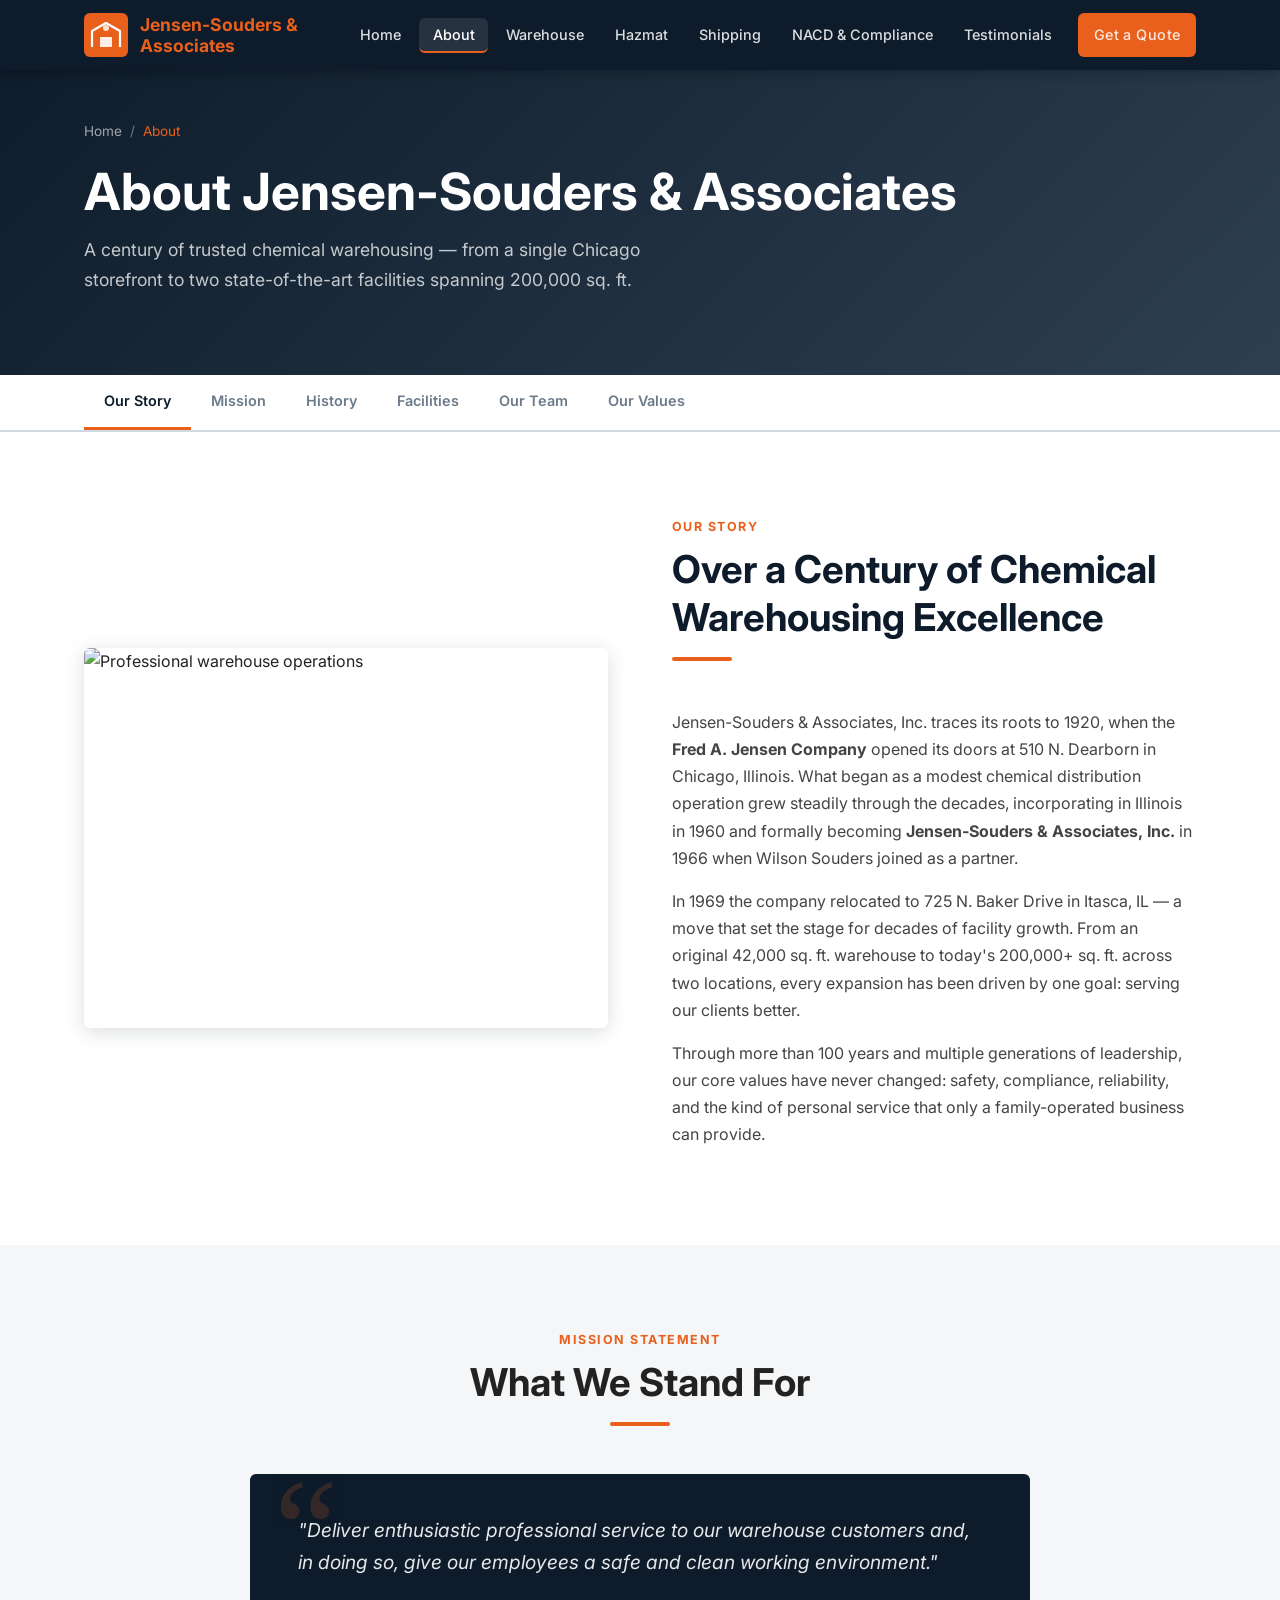
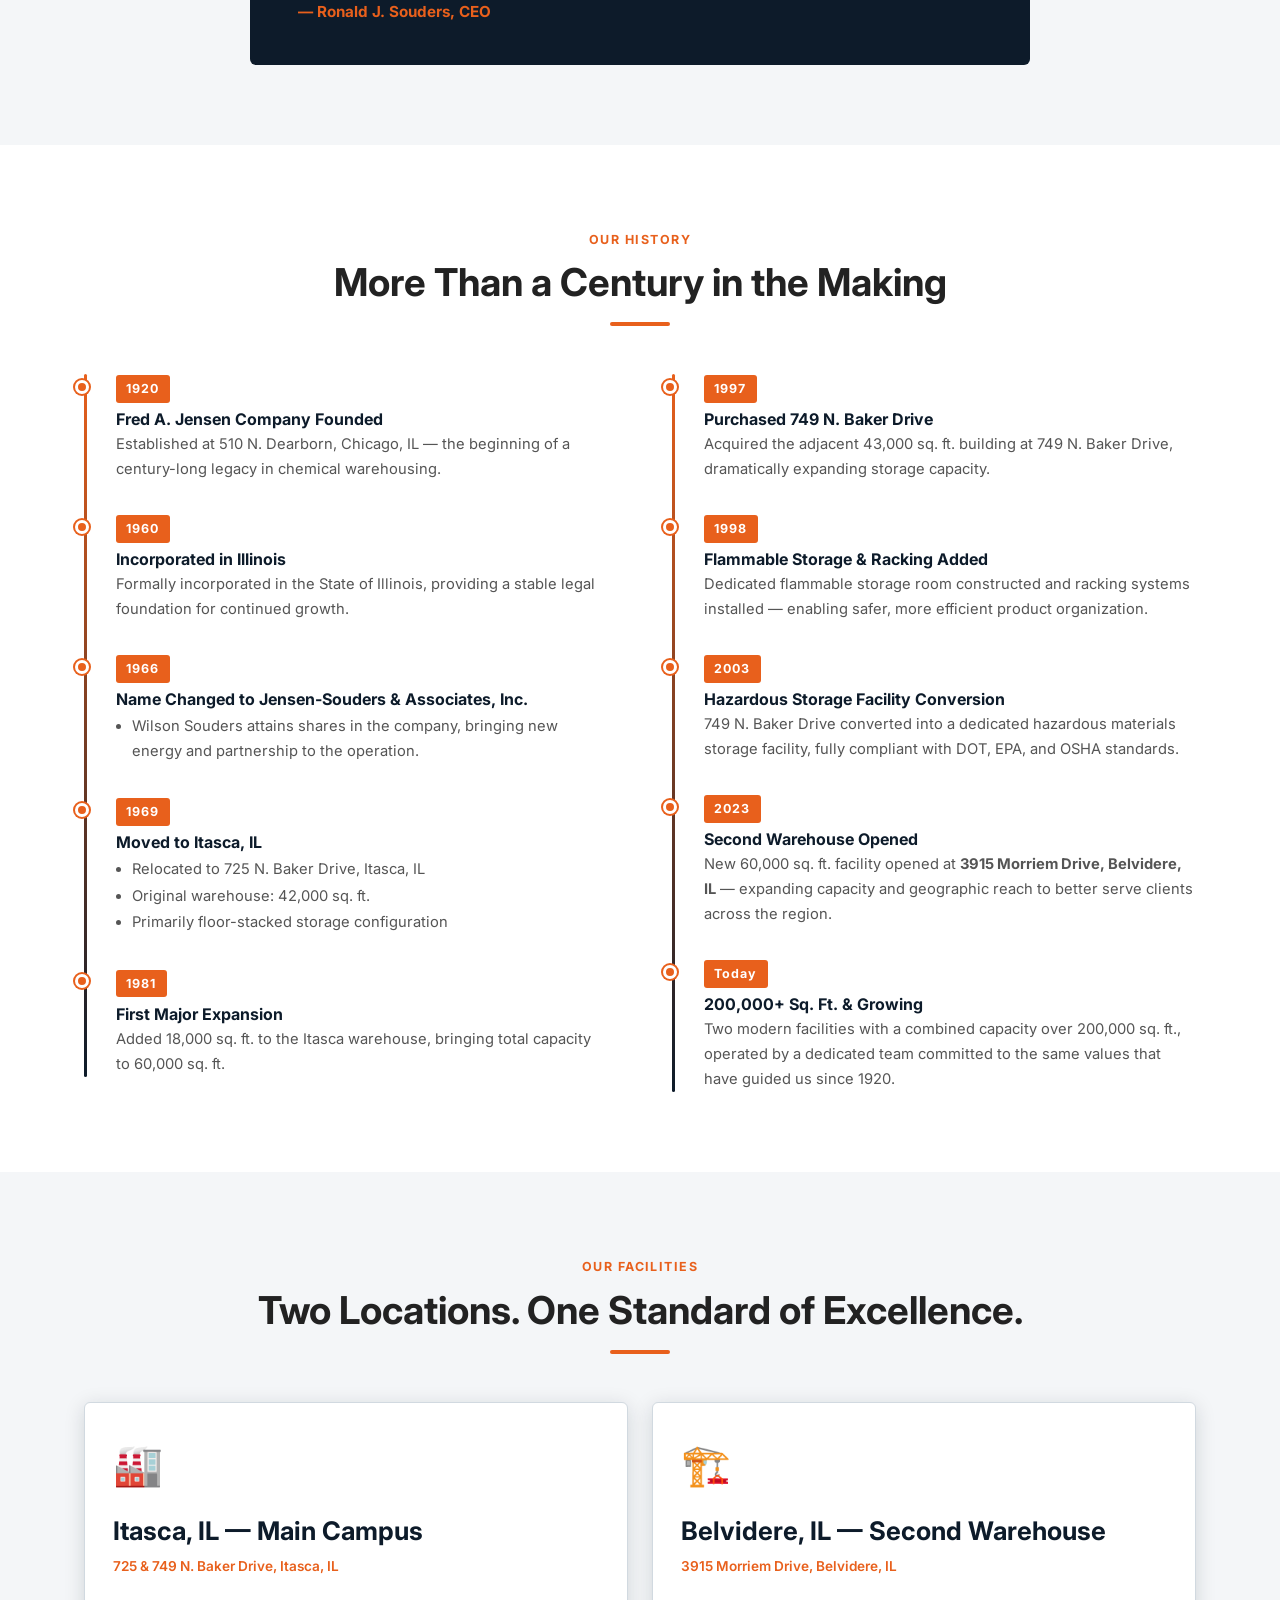
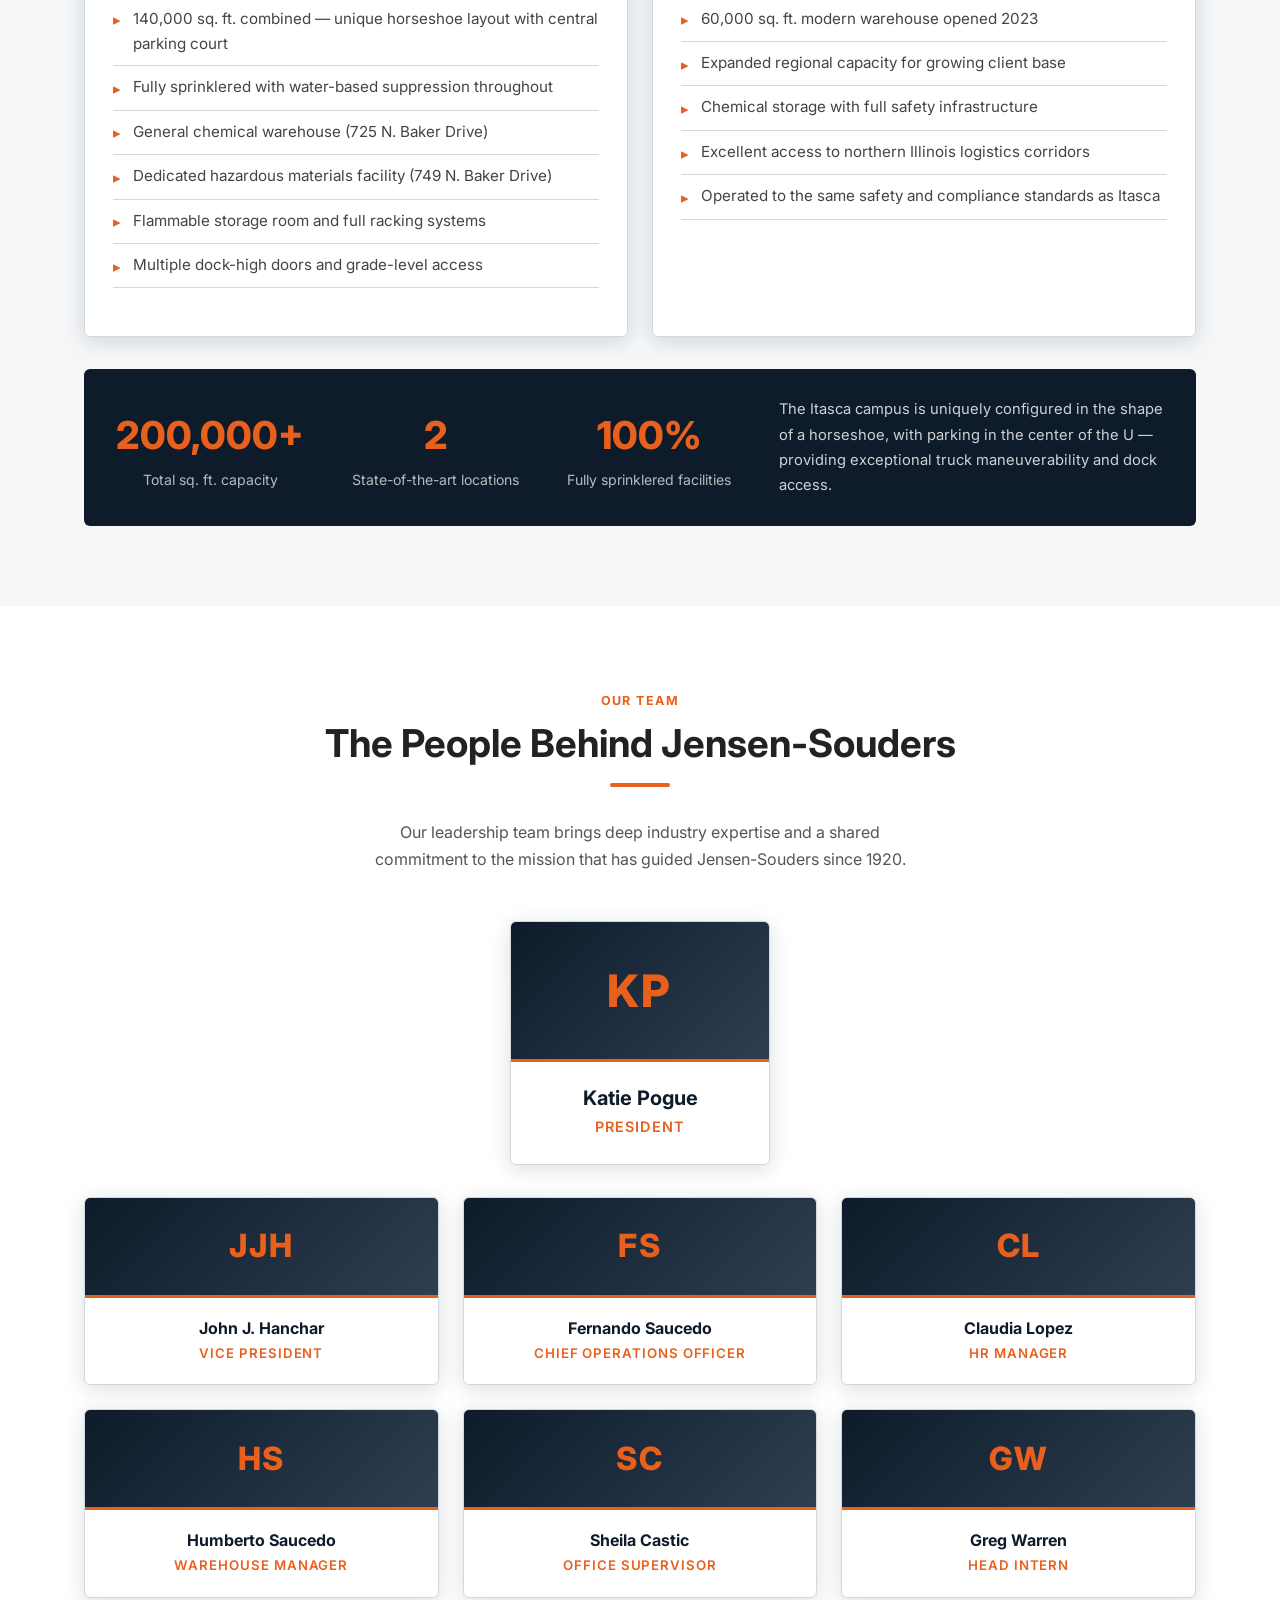
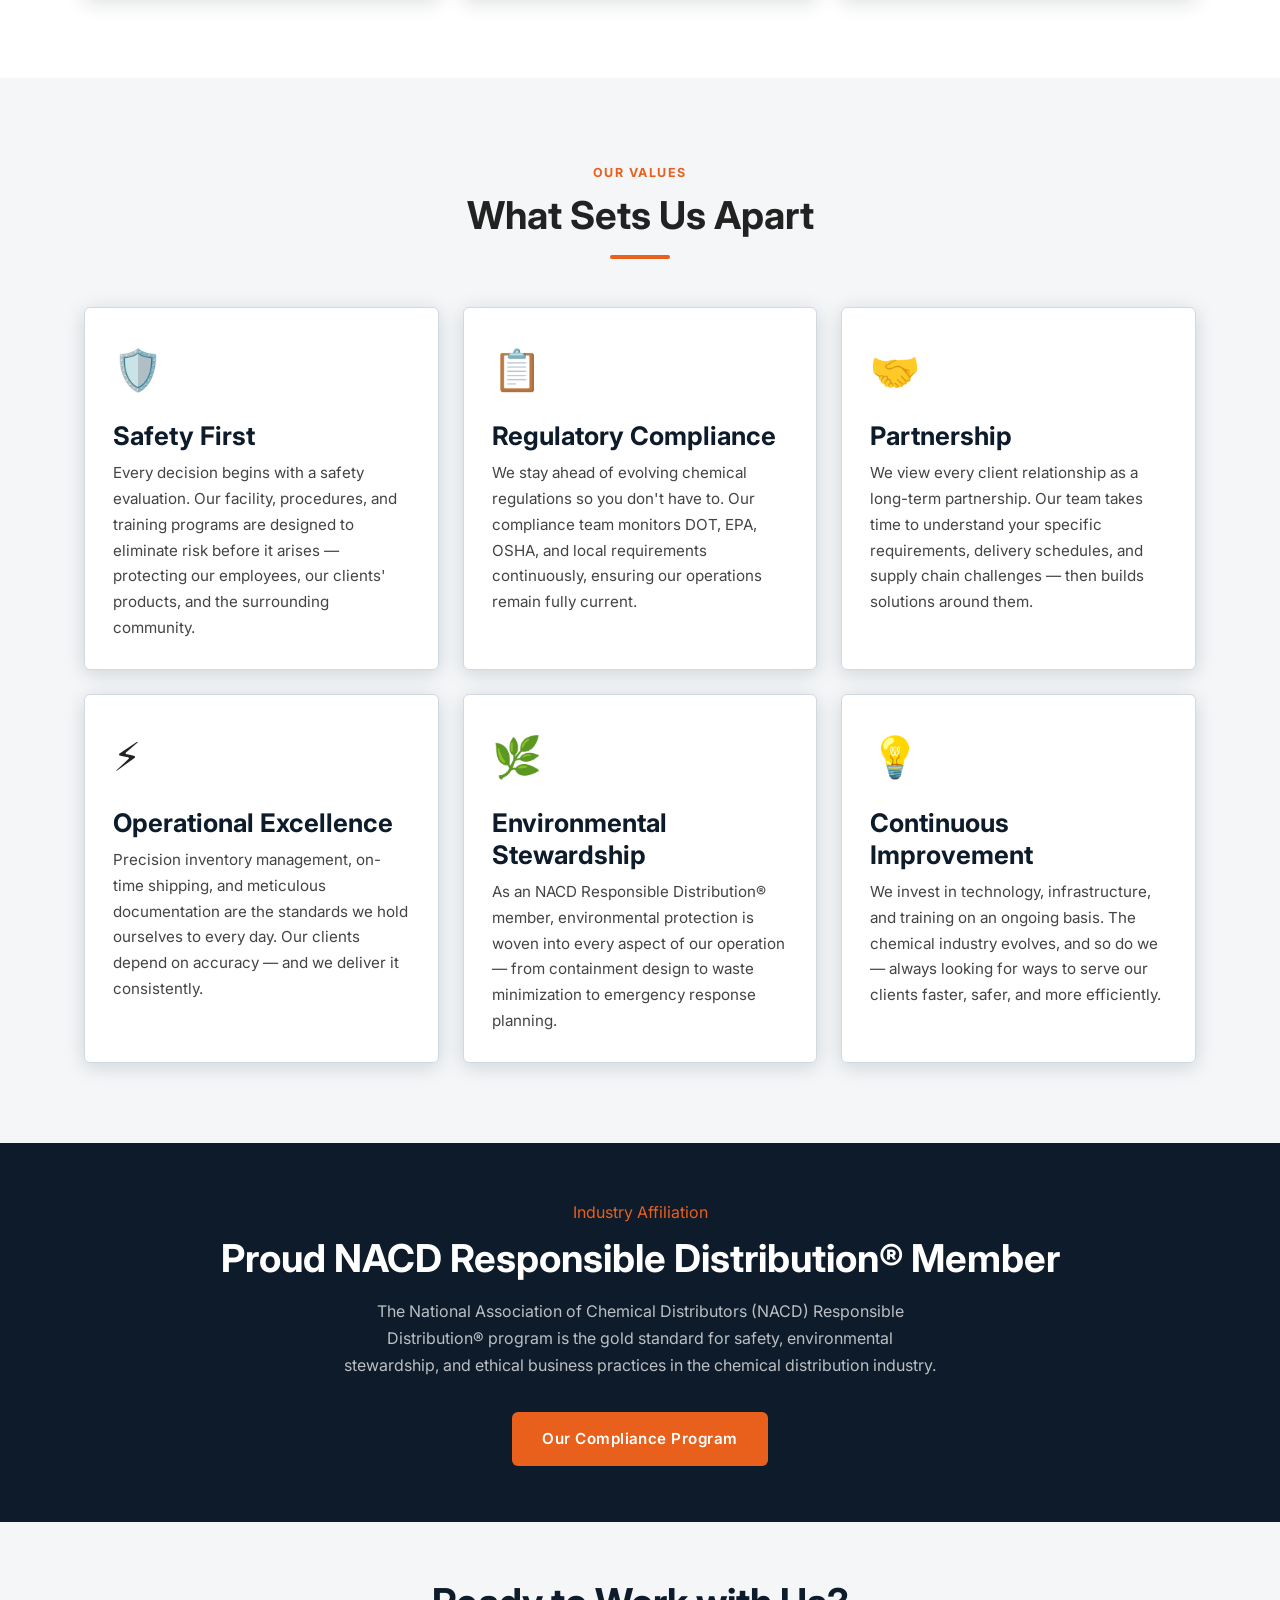
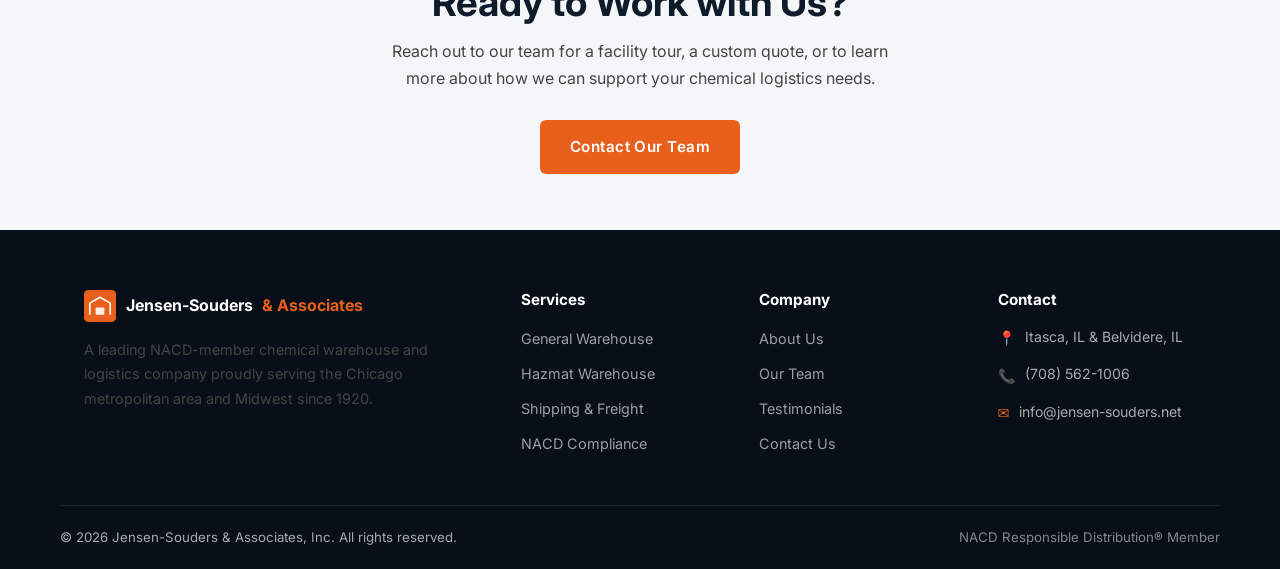
==== commit c2814503: "Fix card grids to strict 3-col, upgrade team section layout - css: card-grid-3 now forces 3 columns " ====
--- a/about.html
+++ b/about.html
@@ -245,14 +245,18 @@
       <div class="divider"></div>
       <p style="max-width:560px;margin:0 auto;color:#555">Our leadership team brings deep industry expertise and a shared commitment to the mission that has guided Jensen-Souders since 1920.</p>
     </div>
-    <div class="team-grid">
-      <div class="team-card fade-up">
-        <div class="team-avatar"><div class="initials">KP</div></div>
+    <!-- Featured: President -->
+    <div style="display:flex;justify-content:center;margin-bottom:2rem" class="fade-up">
+      <div class="team-card team-card-featured">
+        <div class="team-avatar team-avatar-featured"><div class="initials">KP</div></div>
         <div class="team-info">
           <h3>Katie Pogue</h3>
           <div class="title">President</div>
         </div>
       </div>
+    </div>
+    <!-- 3×2 grid -->
+    <div class="team-grid">
       <div class="team-card fade-up">
         <div class="team-avatar"><div class="initials">JJH</div></div>
         <div class="team-info">
@@ -286,6 +290,13 @@
         <div class="team-info">
           <h3>Sheila Castic</h3>
           <div class="title">Office Supervisor</div>
+        </div>
+      </div>
+      <div class="team-card fade-up">
+        <div class="team-avatar"><div class="initials">GW</div></div>
+        <div class="team-info">
+          <h3>Greg Warren</h3>
+          <div class="title">Head Intern</div>
         </div>
       </div>
     </div>
--- a/css/styles.css
+++ b/css/styles.css
@@ -180,7 +180,9 @@
 /* ── CARDS ── */
 .card-grid { display: grid; gap: 1.5rem; }
 .card-grid-2 { grid-template-columns: repeat(auto-fit, minmax(280px,1fr)); }
-.card-grid-3 { grid-template-columns: repeat(auto-fit, minmax(240px,1fr)); }
+.card-grid-3 { grid-template-columns: repeat(3, 1fr); }
+@media (max-width: 820px) { .card-grid-3 { grid-template-columns: repeat(2, 1fr); } }
+@media (max-width: 540px) { .card-grid-3 { grid-template-columns: 1fr; } }
 .card-grid-4 { grid-template-columns: repeat(auto-fit, minmax(200px,1fr)); }
 
 .card {
@@ -406,7 +408,9 @@
 .mission-attribution { color: var(--orange); font-weight: 700; font-size: .95rem; }
 
 /* ── TEAM CARDS ── */
-.team-grid { display: grid; gap: 1.5rem; grid-template-columns: repeat(auto-fit, minmax(210px, 1fr)); }
+.team-grid { display: grid; gap: 1.5rem; grid-template-columns: repeat(3, 1fr); }
+@media (max-width: 700px) { .team-grid { grid-template-columns: repeat(2, 1fr); } }
+@media (max-width: 480px) { .team-grid { grid-template-columns: 1fr; } }
 .team-card {
   background: #fff; border-radius: var(--radius); box-shadow: var(--shadow);
   border: 1px solid var(--border); overflow: hidden; text-align: center;
@@ -424,6 +428,14 @@
 .team-info { padding: 1.25rem 1rem; }
 .team-info h3 { color: var(--navy); font-size: 1rem; margin-bottom: .25rem; }
 .team-info .title { color: var(--orange); font-size: .83rem; font-weight: 600; text-transform: uppercase; letter-spacing: .07em; }
+
+/* Featured president card */
+.team-card-featured { width: 260px; }
+.team-avatar-featured { height: 140px; }
+.team-avatar-featured .initials { font-size: 2.8rem; }
+.team-card-featured .team-info { padding: 1.5rem 1.25rem; }
+.team-card-featured .team-info h3 { font-size: 1.25rem; }
+.team-card-featured .team-info .title { font-size: .9rem; }
 
 /* ── RESPONSIVE ── */
 @media (max-width: 900px) {
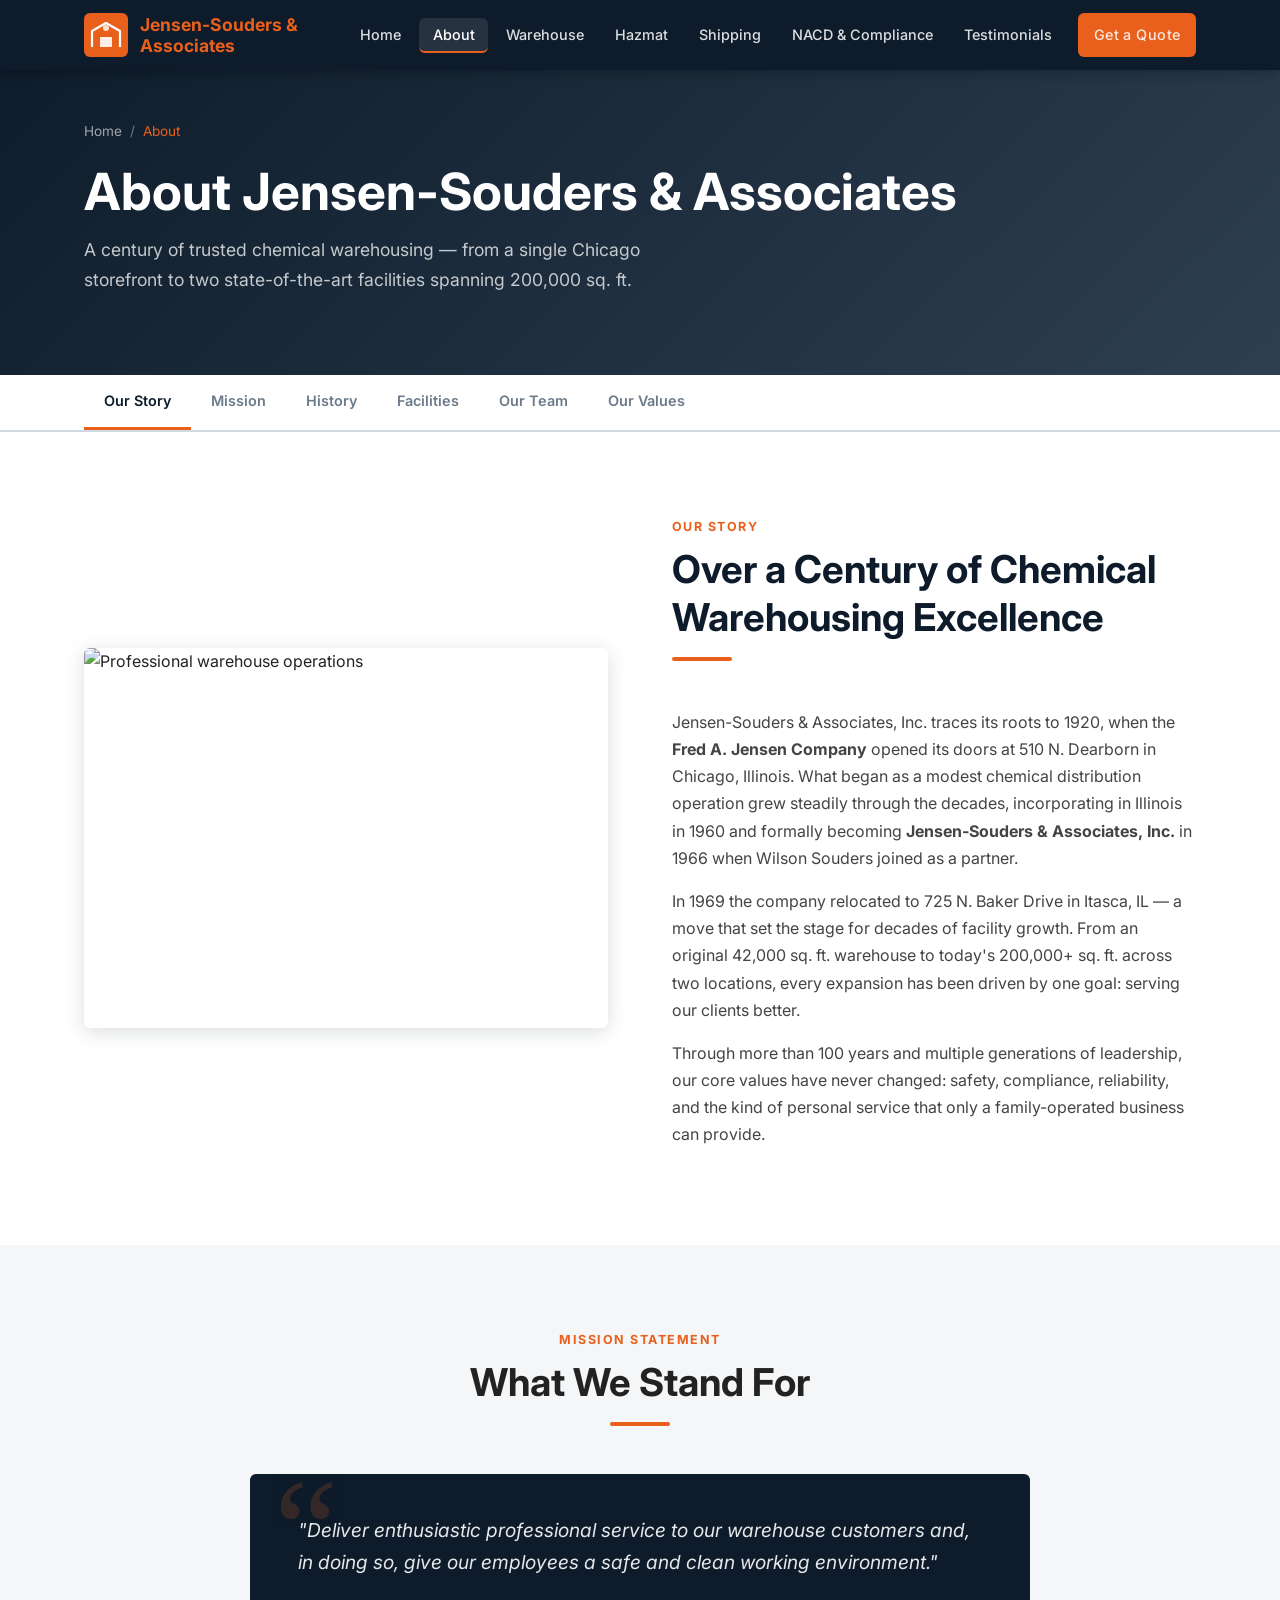
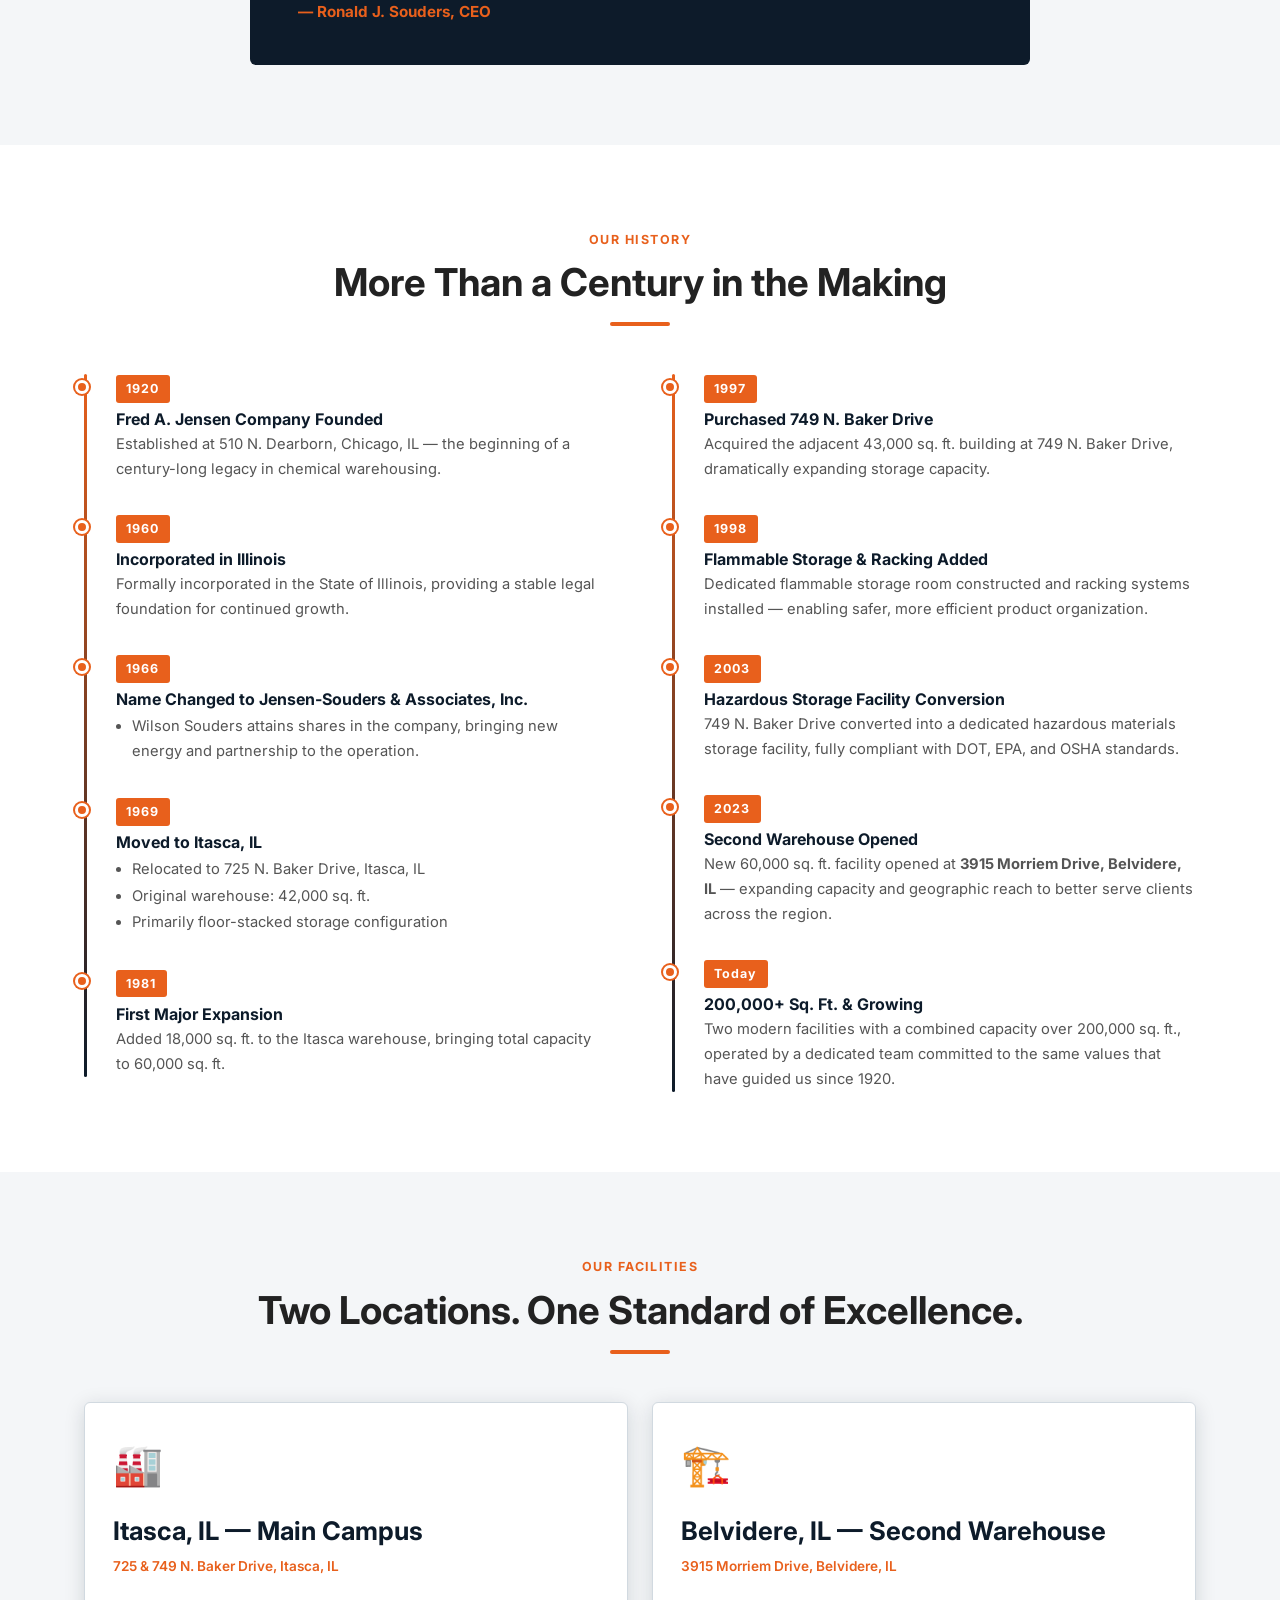
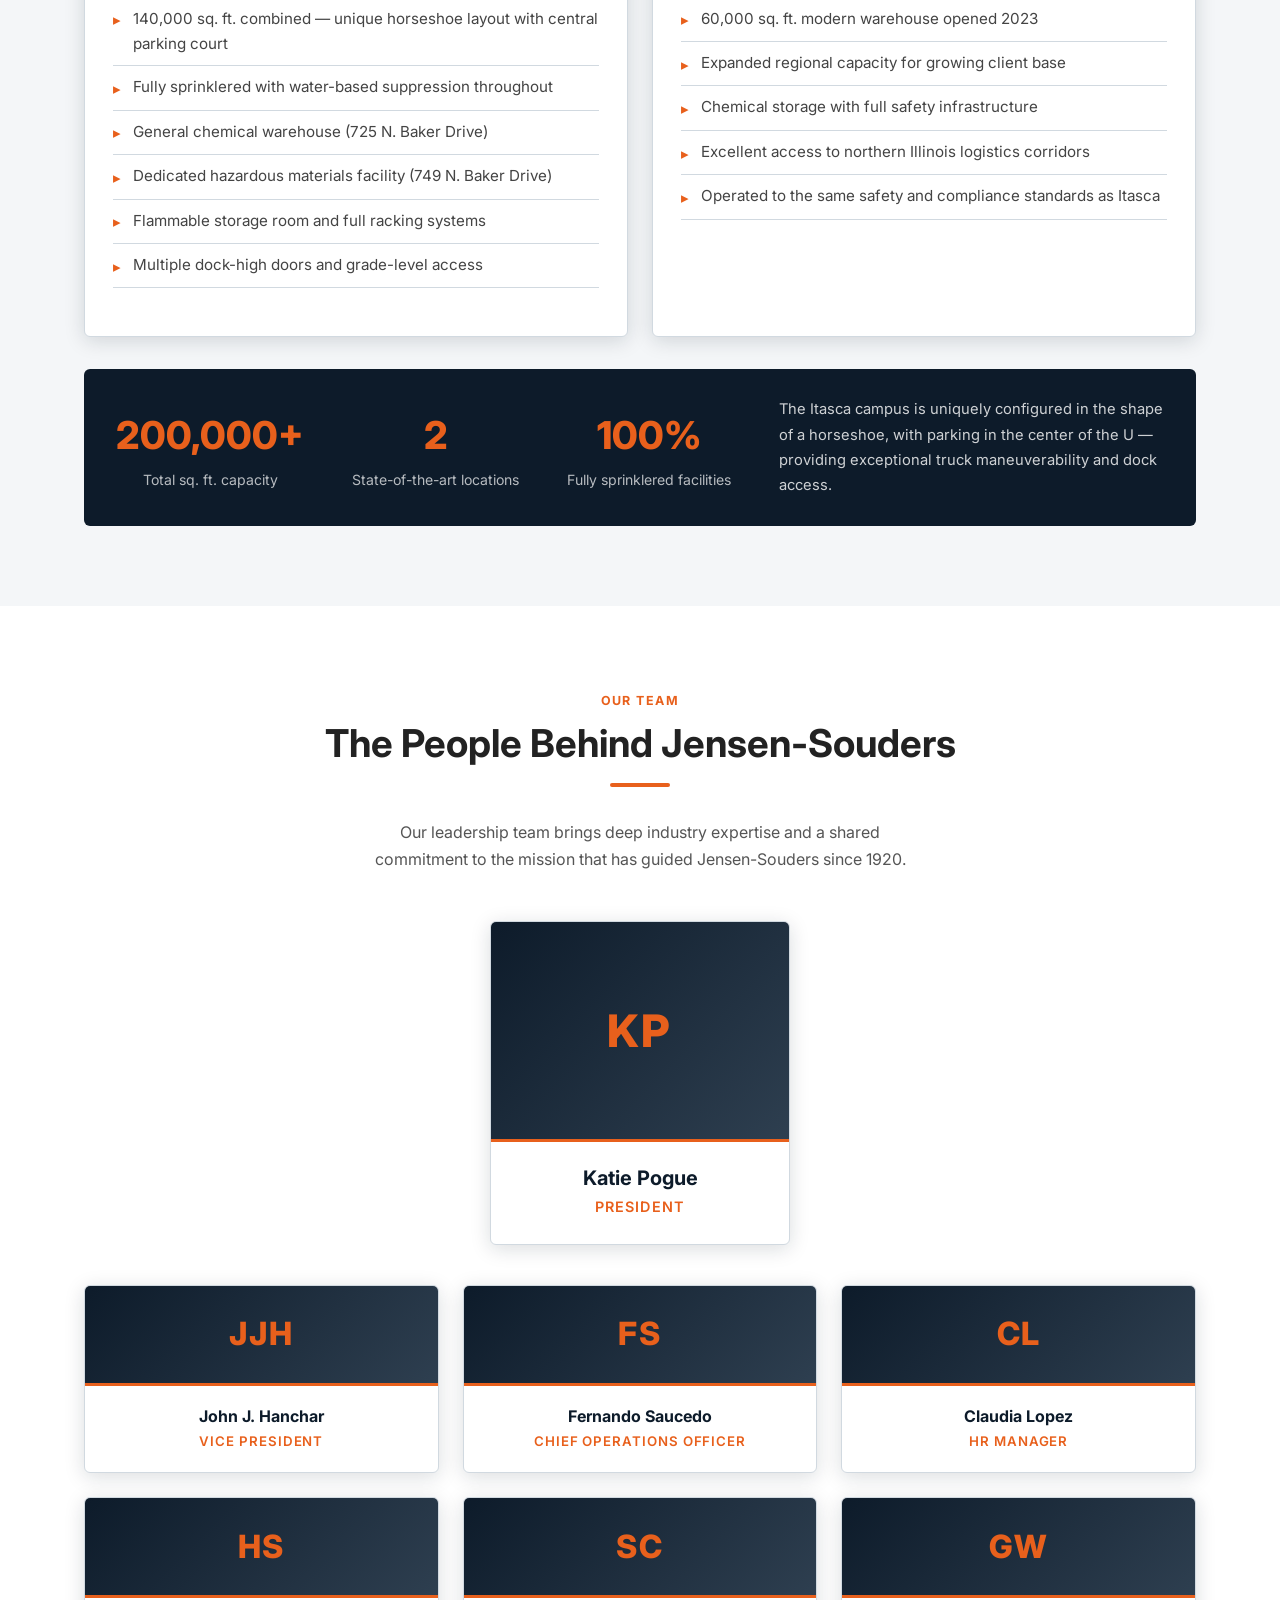
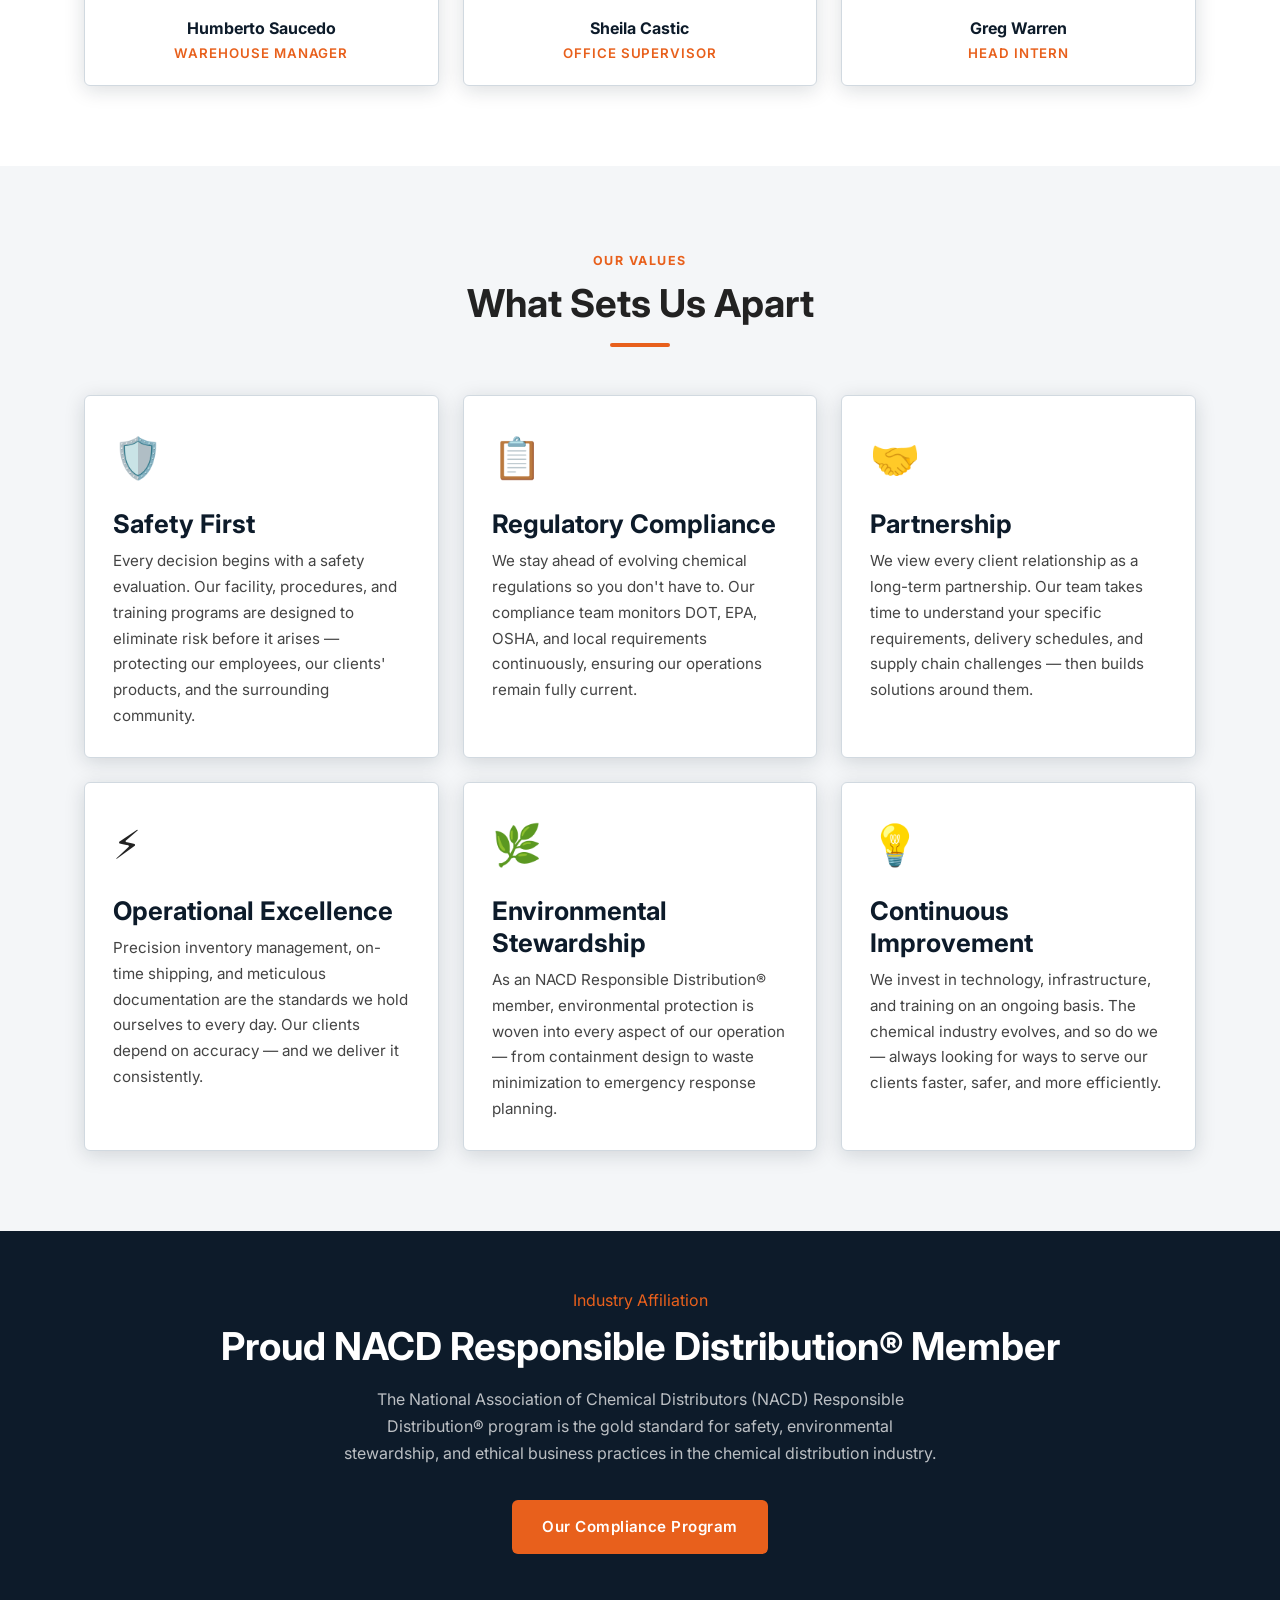
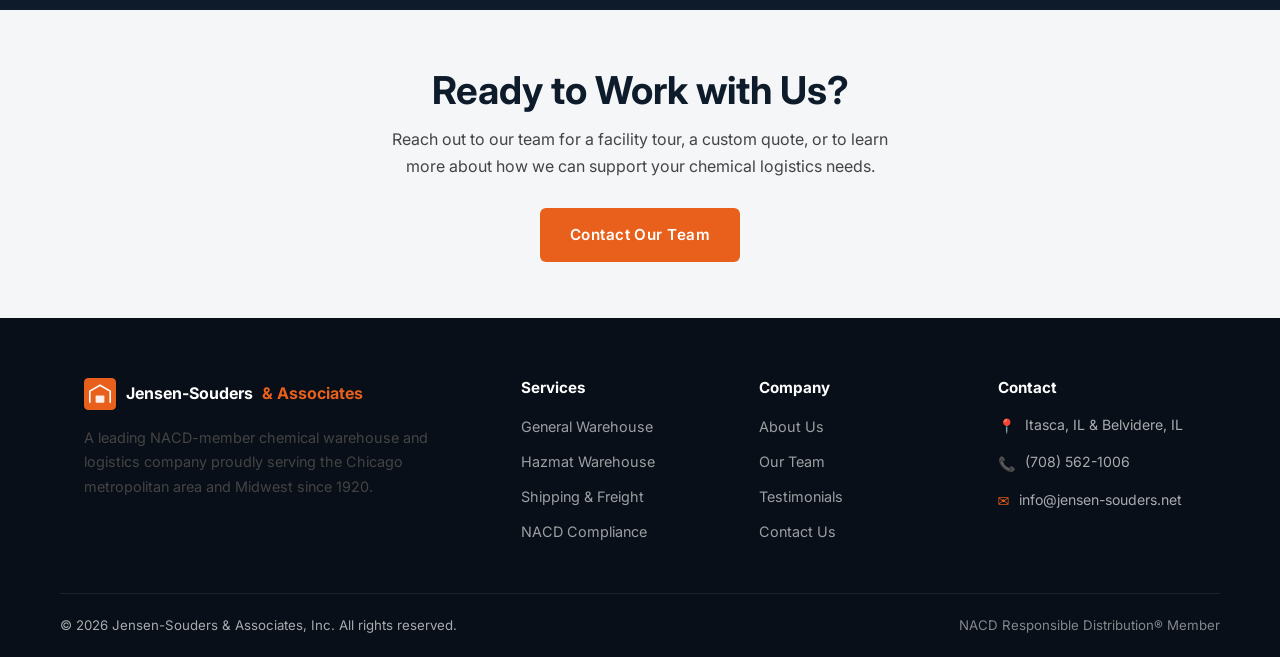
==== commit b4672498: "Wire team photo slots with graceful fallback to initials Each team member card now has an <img> poin" ====
--- a/about.html
+++ b/about.html
@@ -246,9 +246,12 @@
       <p style="max-width:560px;margin:0 auto;color:#555">Our leadership team brings deep industry expertise and a shared commitment to the mission that has guided Jensen-Souders since 1920.</p>
     </div>
     <!-- Featured: President -->
-    <div style="display:flex;justify-content:center;margin-bottom:2rem" class="fade-up">
+    <div style="display:flex;justify-content:center;margin-bottom:2.5rem" class="fade-up">
       <div class="team-card team-card-featured">
-        <div class="team-avatar team-avatar-featured"><div class="initials">KP</div></div>
+        <div class="team-avatar team-avatar-featured">
+          <img src="images/katie-pogue.jpg" alt="Katie Pogue" onerror="this.style.display='none';this.nextElementSibling.style.display='flex'">
+          <div class="initials" style="display:none">KP</div>
+        </div>
         <div class="team-info">
           <h3>Katie Pogue</h3>
           <div class="title">President</div>
@@ -258,7 +261,10 @@
     <!-- 3×2 grid -->
     <div class="team-grid">
       <div class="team-card fade-up">
-        <div class="team-avatar"><div class="initials">JJH</div></div>
+        <div class="team-avatar">
+          <img src="images/john-hanchar.jpg" alt="John J. Hanchar" onerror="this.style.display='none';this.nextElementSibling.style.display='flex'">
+          <div class="initials" style="display:none">JJH</div>
+        </div>
         <div class="team-info">
           <h3>John J. Hanchar</h3>
           <div class="title">Vice President</div>
@@ -272,21 +278,30 @@
         </div>
       </div>
       <div class="team-card fade-up">
-        <div class="team-avatar"><div class="initials">CL</div></div>
+        <div class="team-avatar">
+          <img src="images/claudia-lopez.jpg" alt="Claudia Lopez" onerror="this.style.display='none';this.nextElementSibling.style.display='flex'">
+          <div class="initials" style="display:none">CL</div>
+        </div>
         <div class="team-info">
           <h3>Claudia Lopez</h3>
           <div class="title">HR Manager</div>
         </div>
       </div>
       <div class="team-card fade-up">
-        <div class="team-avatar"><div class="initials">HS</div></div>
+        <div class="team-avatar">
+          <img src="images/humberto-saucedo.jpg" alt="Humberto Saucedo" onerror="this.style.display='none';this.nextElementSibling.style.display='flex'">
+          <div class="initials" style="display:none">HS</div>
+        </div>
         <div class="team-info">
           <h3>Humberto Saucedo</h3>
           <div class="title">Warehouse Manager</div>
         </div>
       </div>
       <div class="team-card fade-up">
-        <div class="team-avatar"><div class="initials">SC</div></div>
+        <div class="team-avatar">
+          <img src="images/sheila-castic.jpg" alt="Sheila Castic" onerror="this.style.display='none';this.nextElementSibling.style.display='flex'">
+          <div class="initials" style="display:none">SC</div>
+        </div>
         <div class="team-info">
           <h3>Sheila Castic</h3>
           <div class="title">Office Supervisor</div>
--- a/css/styles.css
+++ b/css/styles.css
@@ -430,12 +430,16 @@
 .team-info .title { color: var(--orange); font-size: .83rem; font-weight: 600; text-transform: uppercase; letter-spacing: .07em; }
 
 /* Featured president card */
-.team-card-featured { width: 260px; }
-.team-avatar-featured { height: 140px; }
+.team-card-featured { width: 300px; }
+.team-avatar-featured { height: 220px; }
 .team-avatar-featured .initials { font-size: 2.8rem; }
+.team-avatar-featured img { width: 100%; height: 100%; object-fit: cover; object-position: center top; }
 .team-card-featured .team-info { padding: 1.5rem 1.25rem; }
 .team-card-featured .team-info h3 { font-size: 1.25rem; }
 .team-card-featured .team-info .title { font-size: .9rem; }
+
+/* Photo avatar */
+.team-avatar img { width: 100%; height: 100%; object-fit: cover; object-position: center top; }
 
 /* ── RESPONSIVE ── */
 @media (max-width: 900px) {
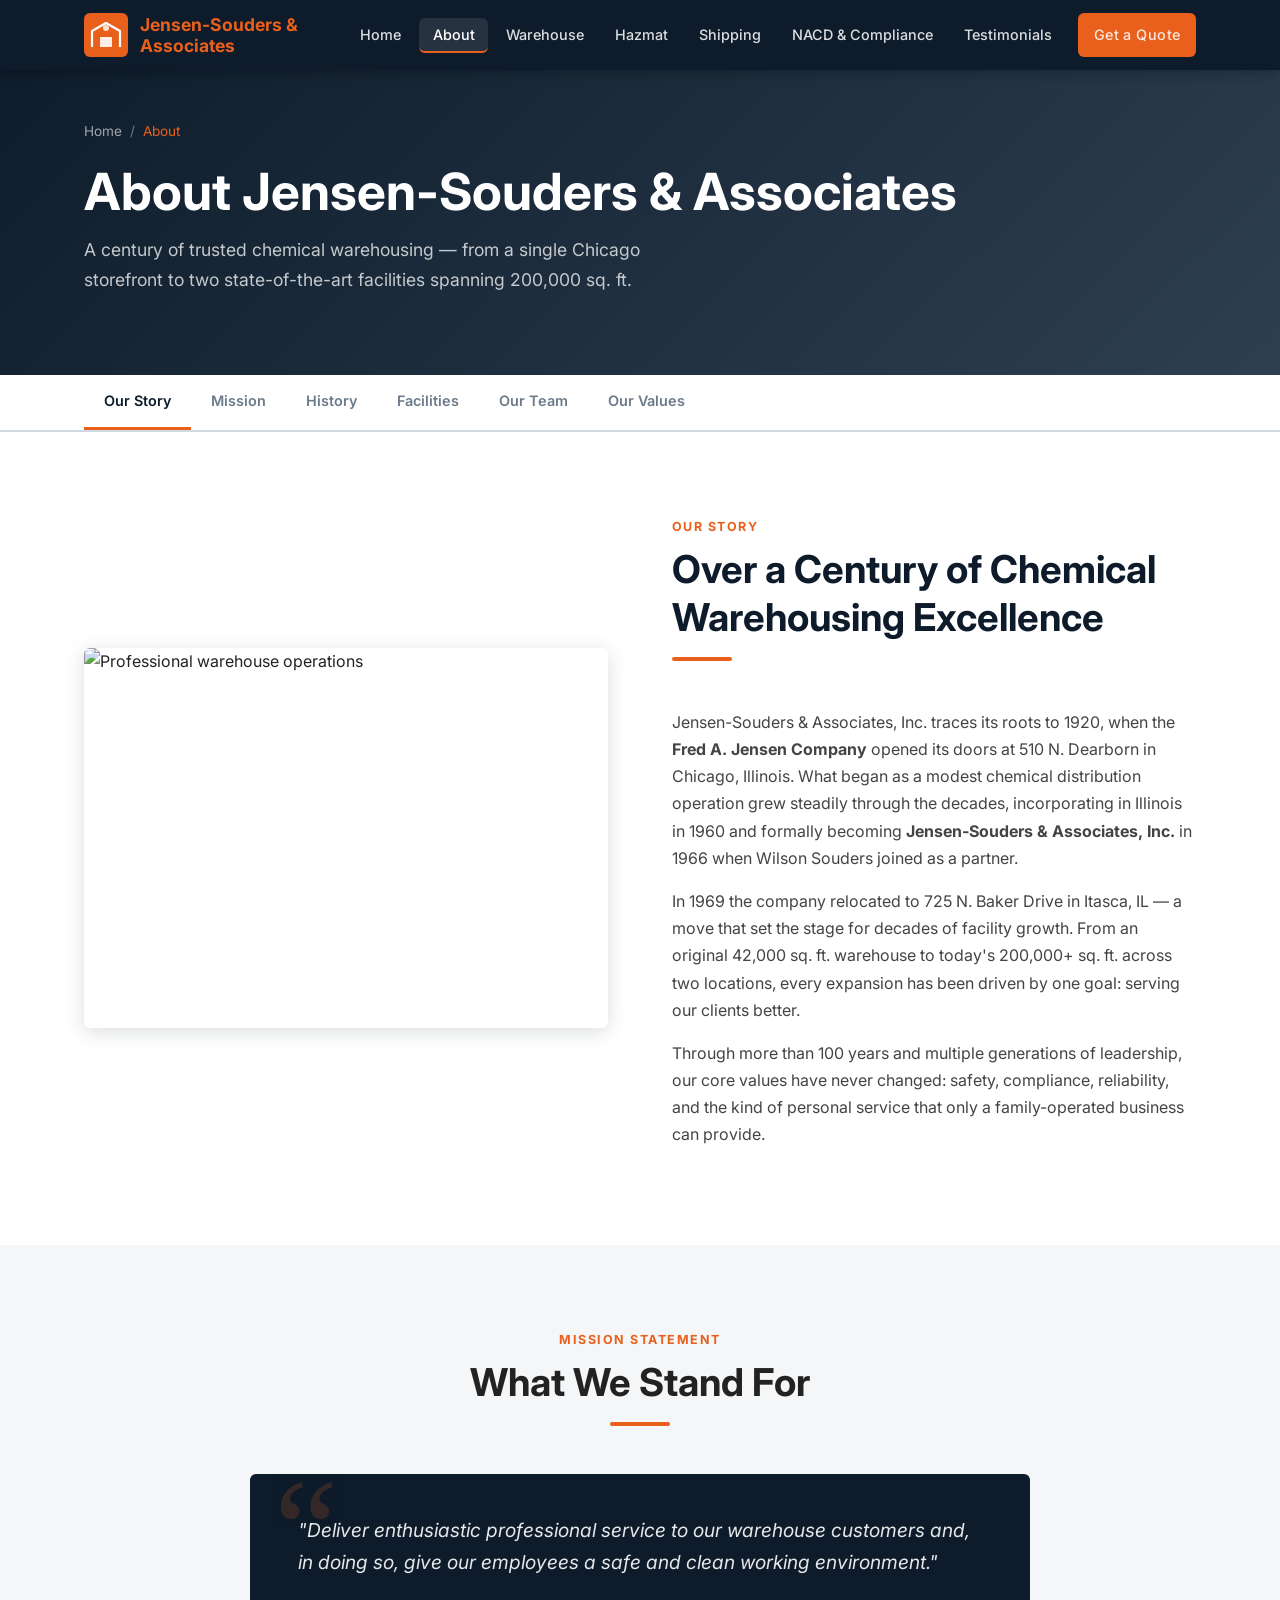
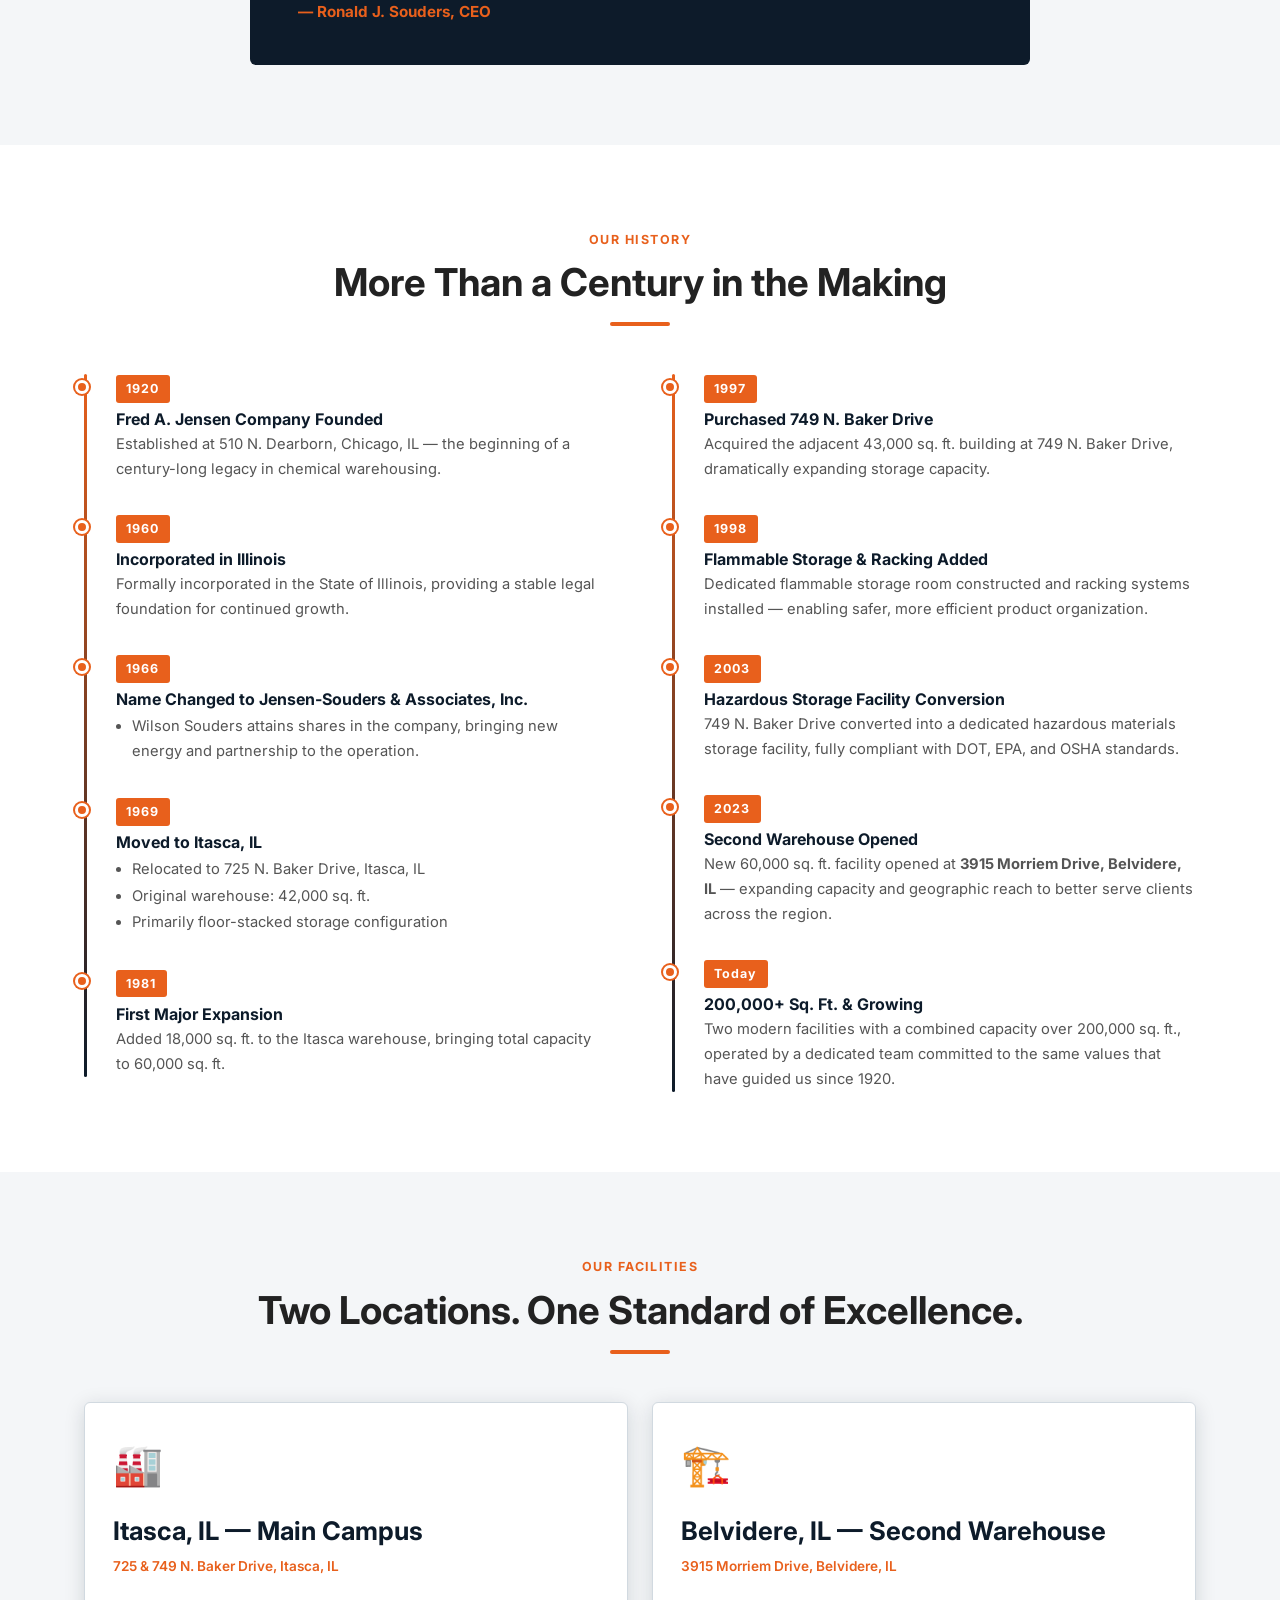
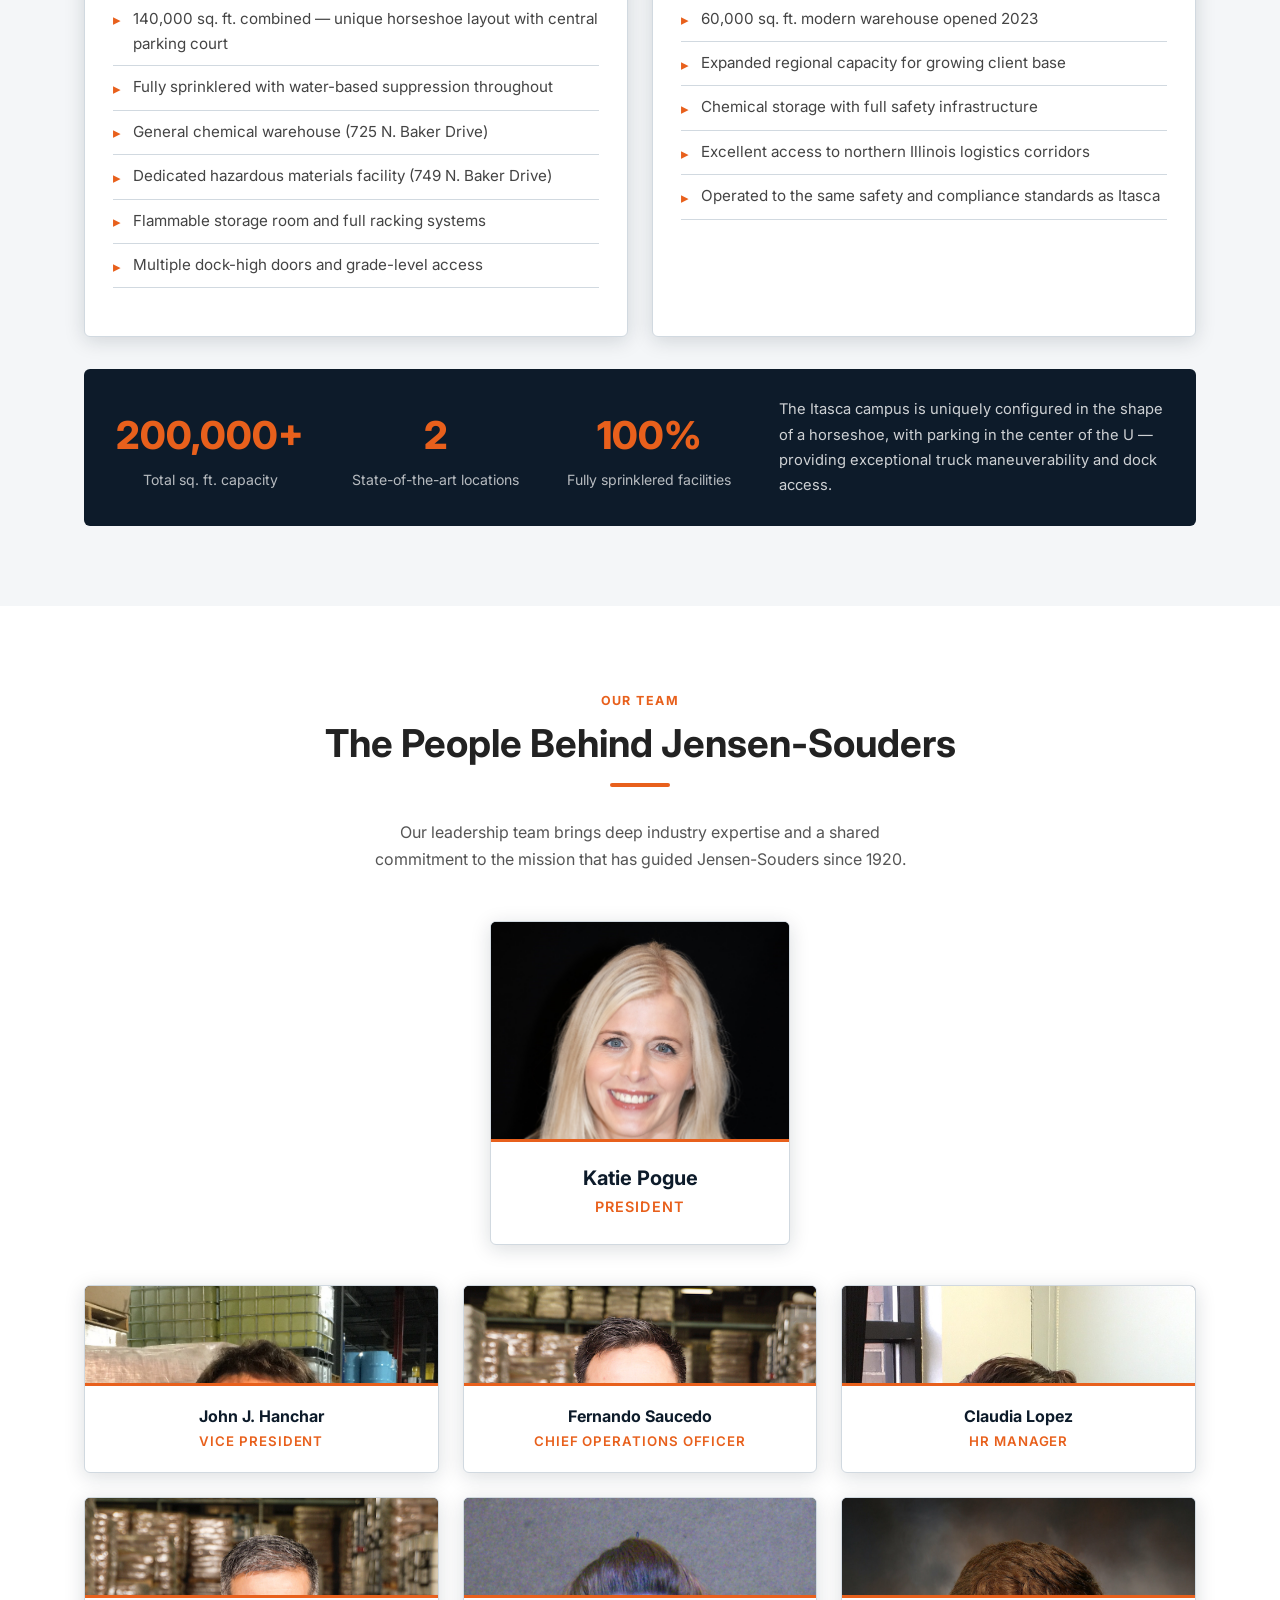
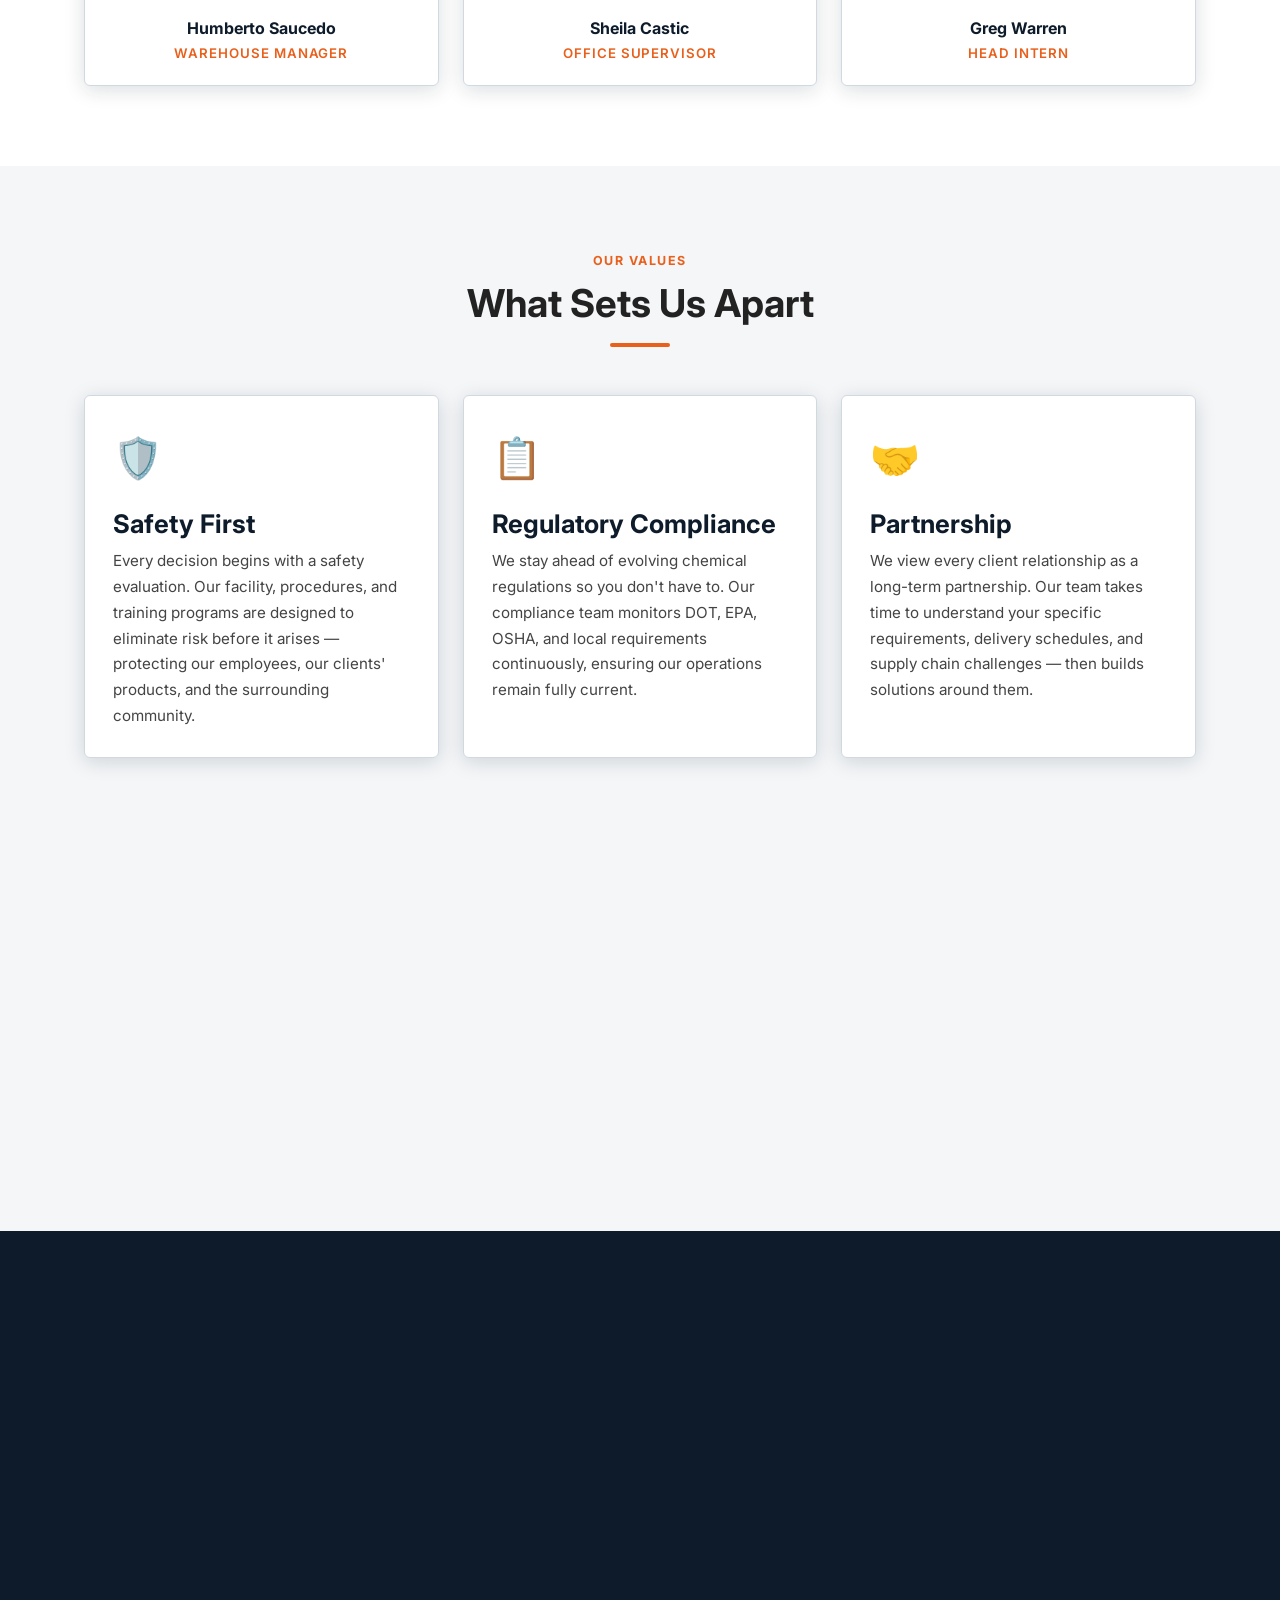
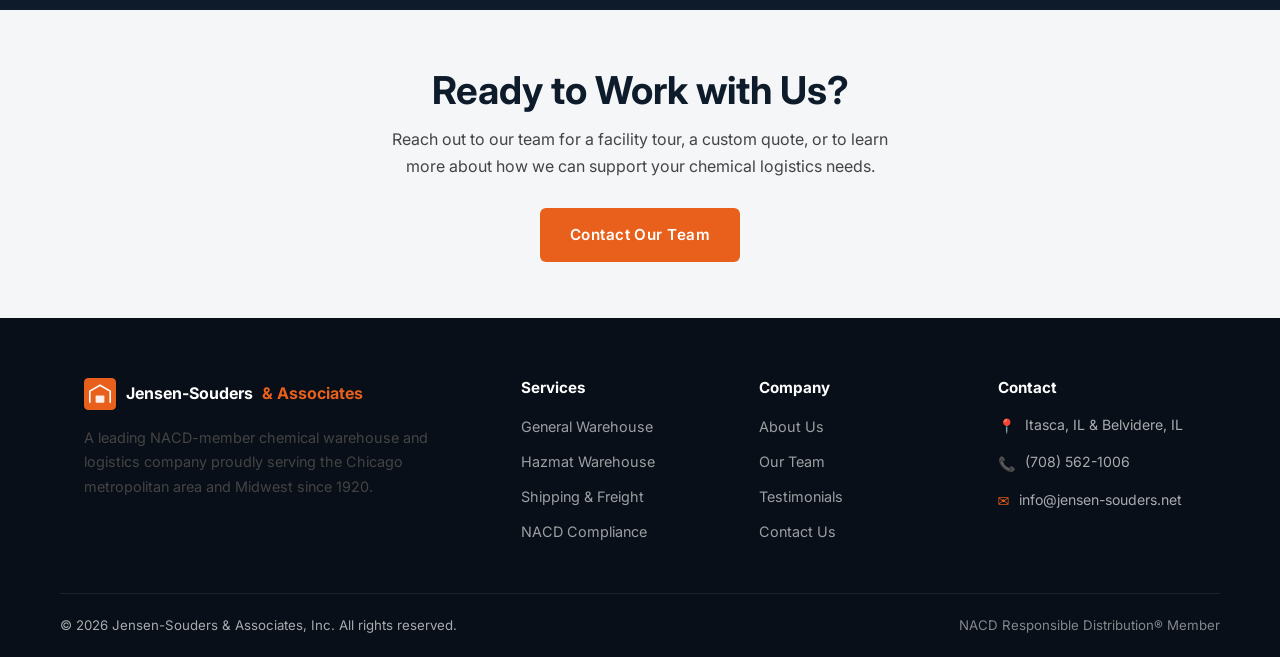
==== commit fec85be9: "Move team photos into images/ folder and wire all 7 cards Photos moved from repo root to images/ wit" ====
--- a/about.html
+++ b/about.html
@@ -271,7 +271,10 @@
         </div>
       </div>
       <div class="team-card fade-up">
-        <div class="team-avatar"><div class="initials">FS</div></div>
+        <div class="team-avatar">
+          <img src="images/fernando-saucedo.jpg" alt="Fernando Saucedo" onerror="this.style.display='none';this.nextElementSibling.style.display='flex'">
+          <div class="initials" style="display:none">FS</div>
+        </div>
         <div class="team-info">
           <h3>Fernando Saucedo</h3>
           <div class="title">Chief Operations Officer</div>
@@ -308,7 +311,10 @@
         </div>
       </div>
       <div class="team-card fade-up">
-        <div class="team-avatar"><div class="initials">GW</div></div>
+        <div class="team-avatar">
+          <img src="images/greg-warren.jpg" alt="Greg Warren" onerror="this.style.display='none';this.nextElementSibling.style.display='flex'">
+          <div class="initials" style="display:none">GW</div>
+        </div>
         <div class="team-info">
           <h3>Greg Warren</h3>
           <div class="title">Head Intern</div>
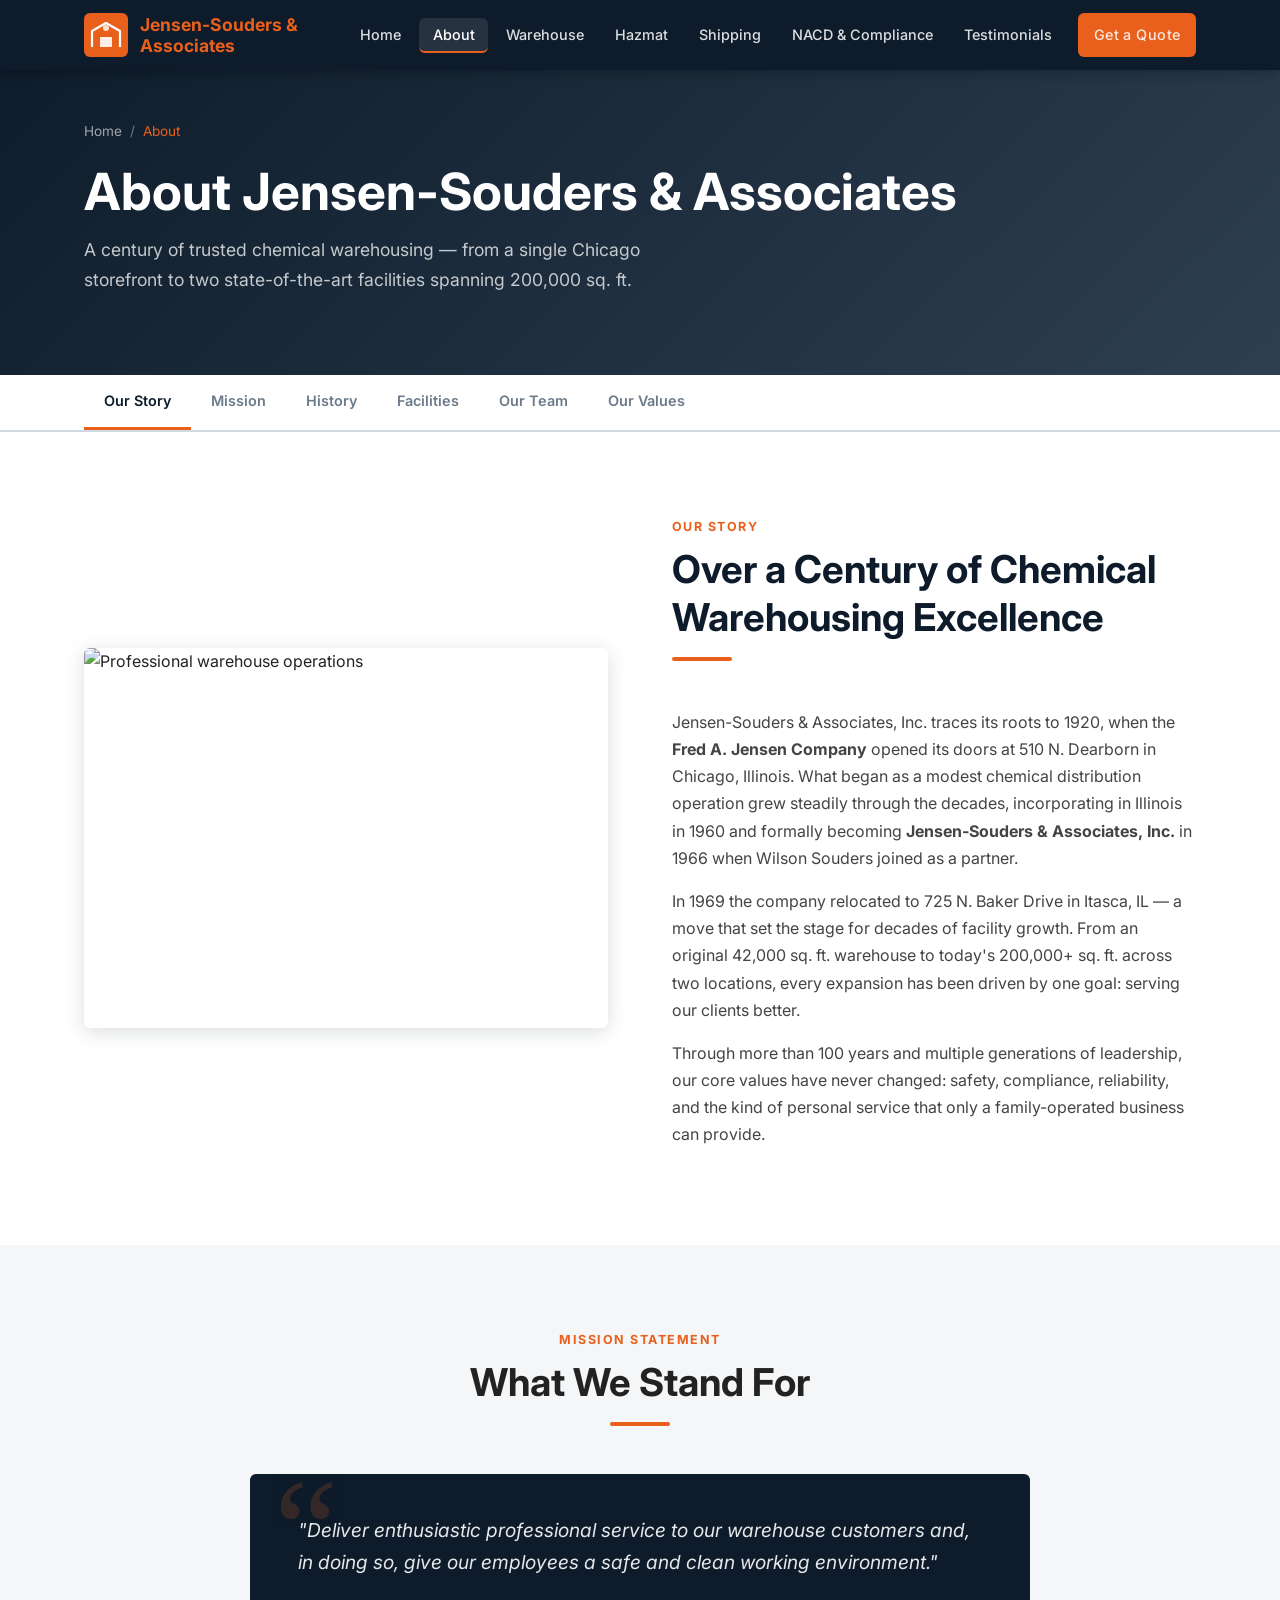
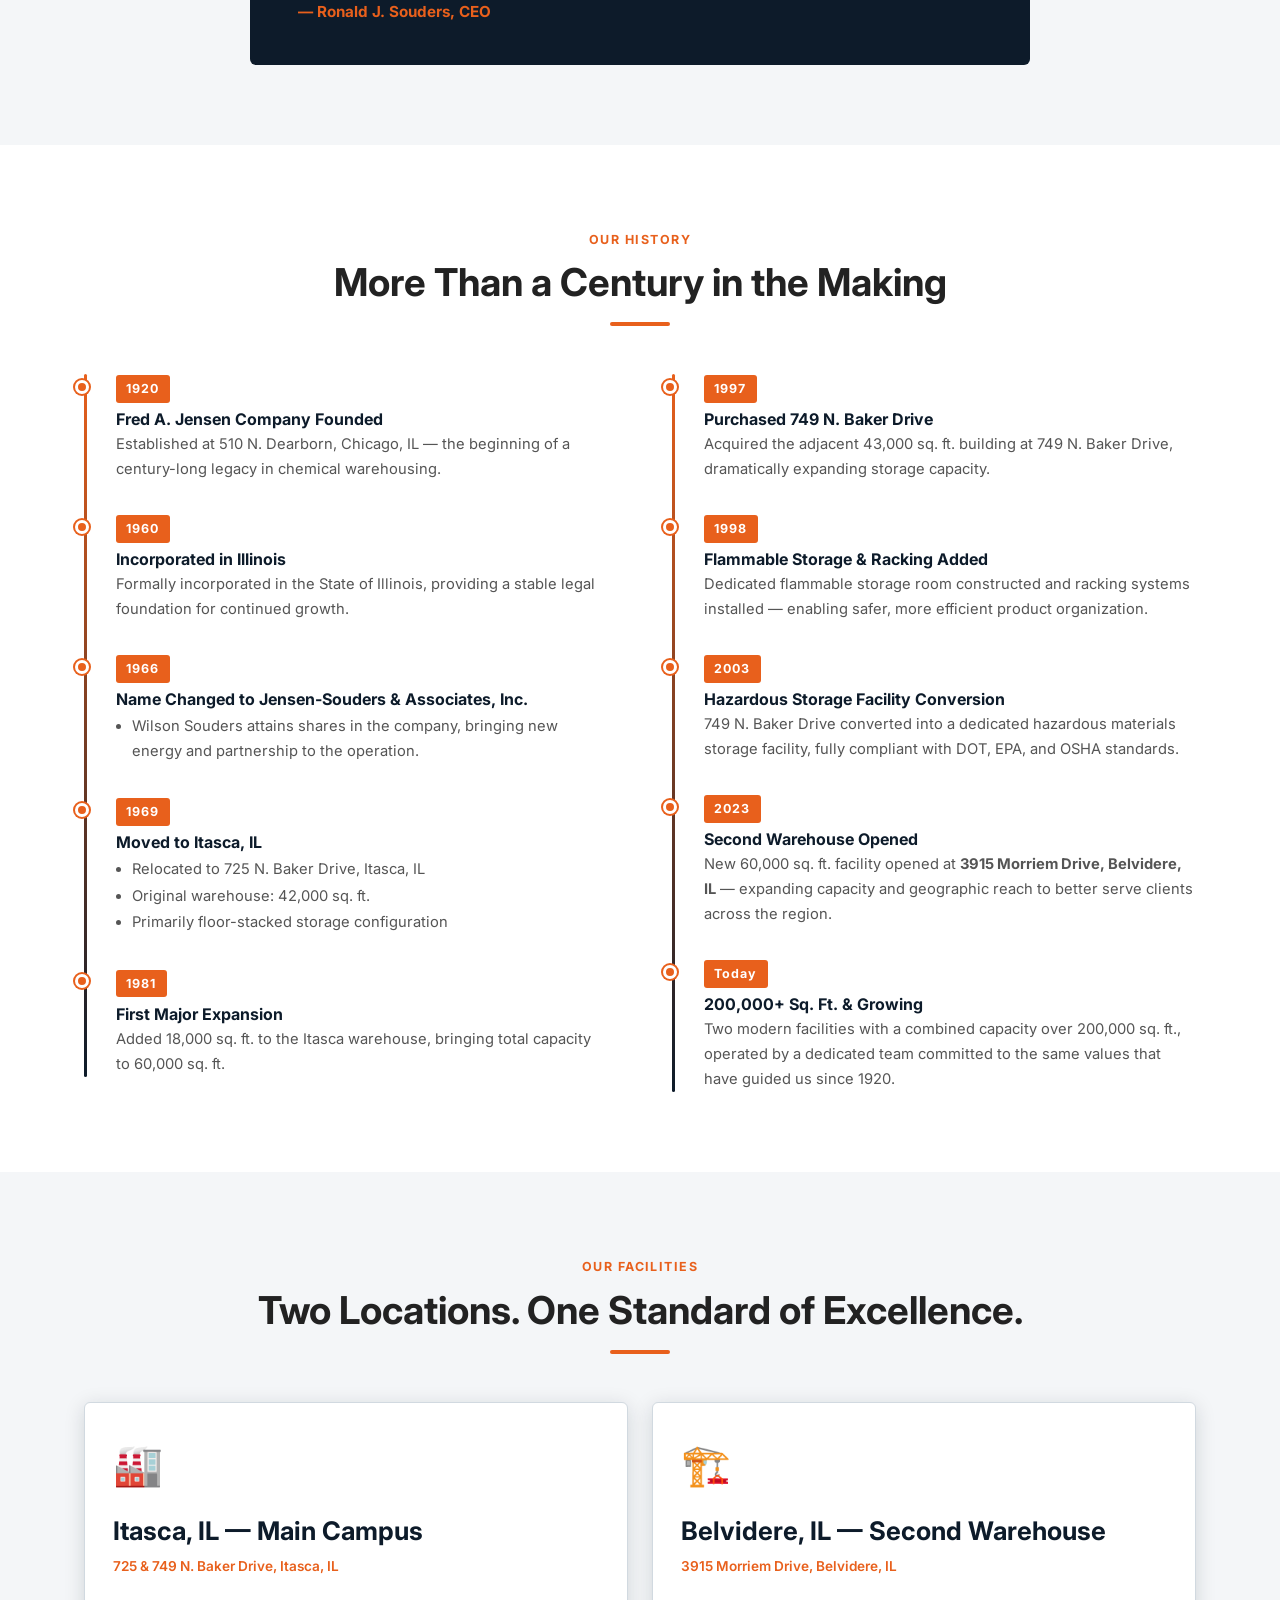
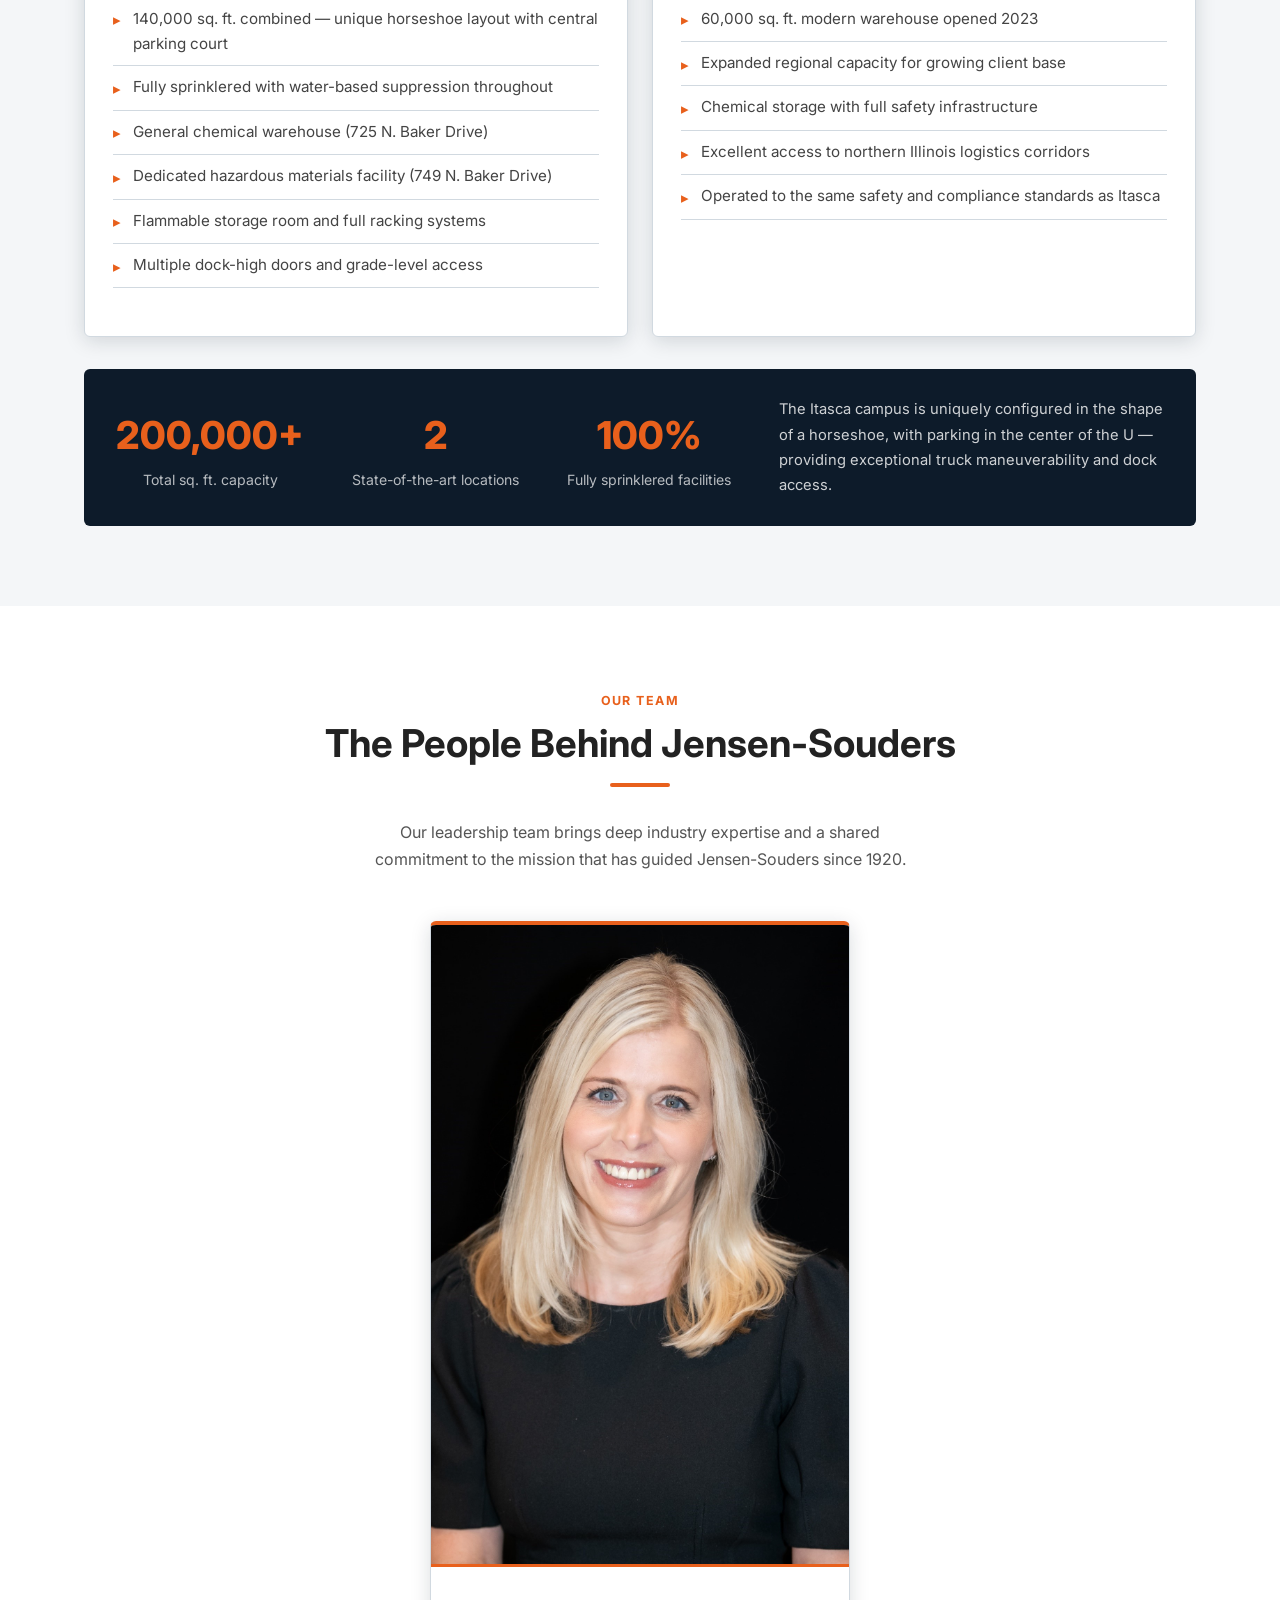
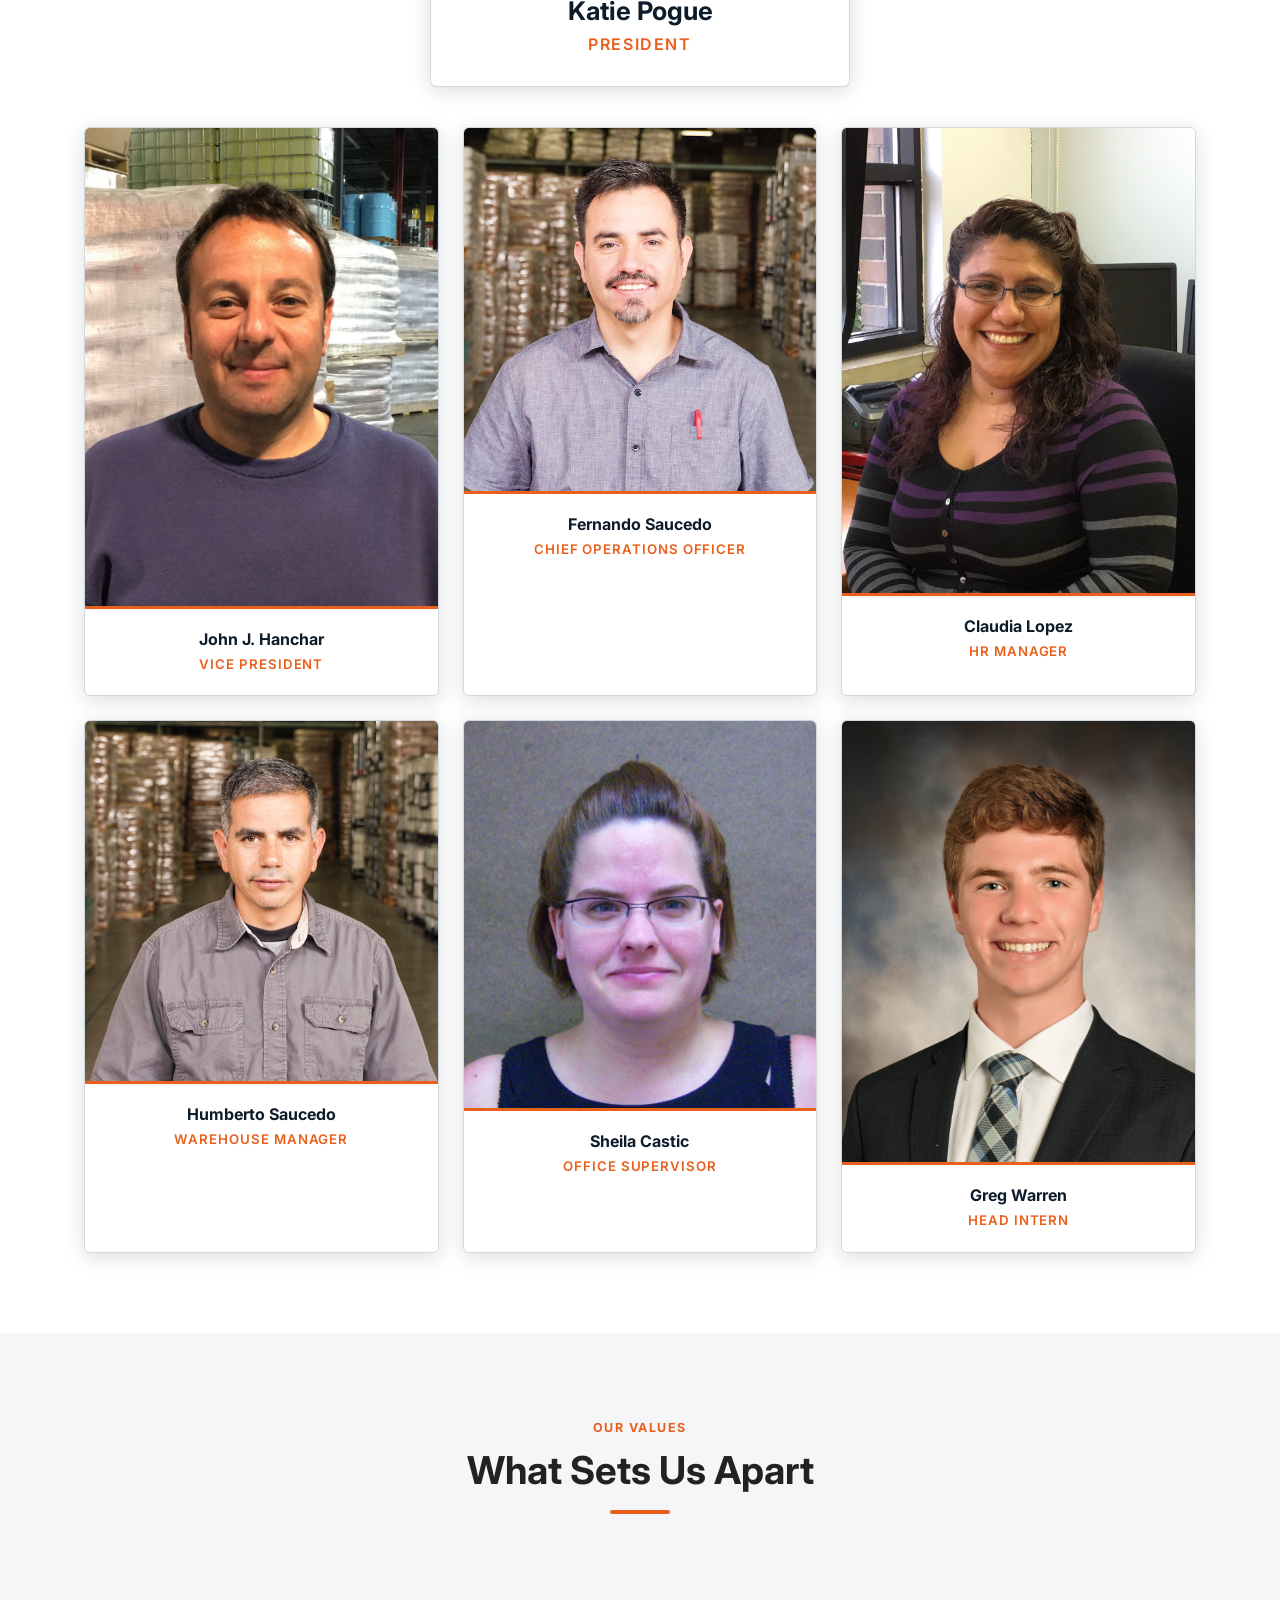
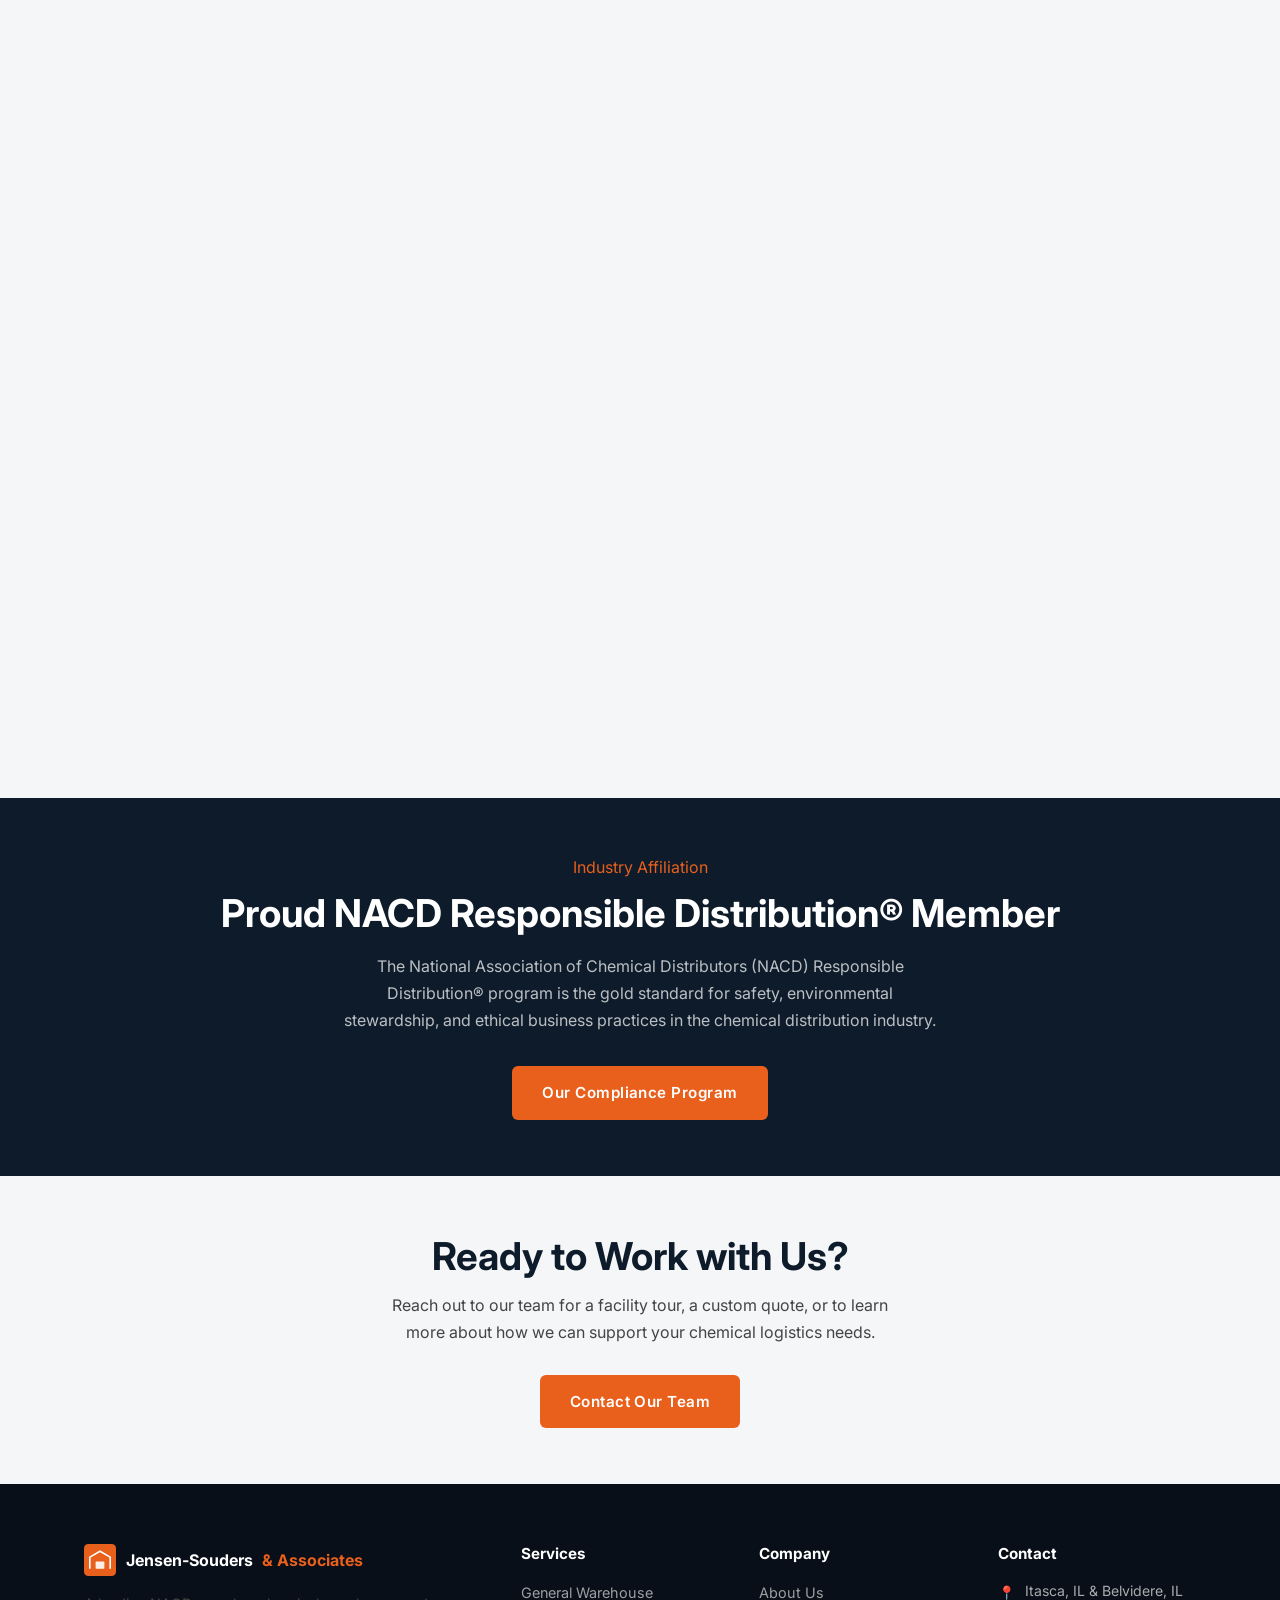
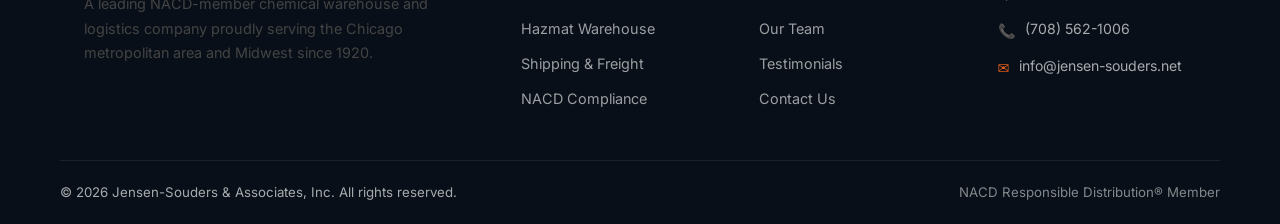
==== commit 9367a342: "Fix team photo display: natural height, no cropping, bigger Katie card - Remove fixed height on avat" ====
--- a/about.html
+++ b/about.html
@@ -248,7 +248,7 @@
     <!-- Featured: President -->
     <div style="display:flex;justify-content:center;margin-bottom:2.5rem" class="fade-up">
       <div class="team-card team-card-featured">
-        <div class="team-avatar team-avatar-featured">
+        <div class="team-avatar">
           <img src="images/katie-pogue.jpg" alt="Katie Pogue" onerror="this.style.display='none';this.nextElementSibling.style.display='flex'">
           <div class="initials" style="display:none">KP</div>
         </div>
--- a/css/styles.css
+++ b/css/styles.css
@@ -411,35 +411,35 @@
 .team-grid { display: grid; gap: 1.5rem; grid-template-columns: repeat(3, 1fr); }
 @media (max-width: 700px) { .team-grid { grid-template-columns: repeat(2, 1fr); } }
 @media (max-width: 480px) { .team-grid { grid-template-columns: 1fr; } }
+
 .team-card {
   background: #fff; border-radius: var(--radius); box-shadow: var(--shadow);
   border: 1px solid var(--border); overflow: hidden; text-align: center;
   transition: transform var(--transition), box-shadow var(--transition);
 }
 .team-card:hover { transform: translateY(-4px); box-shadow: 0 12px 36px rgba(13,27,42,.18); }
+
+/* Avatar area — height driven by image, no cropping */
 .team-avatar {
   background: linear-gradient(135deg, var(--navy), var(--steel));
-  height: 100px; display: flex; align-items: center; justify-content: center;
   border-bottom: 3px solid var(--orange);
-}
+  display: flex; align-items: center; justify-content: center;
+}
+.team-avatar img { width: 100%; height: auto; display: block; }
 .team-avatar .initials {
   color: var(--orange); font-size: 2rem; font-weight: 800; letter-spacing: .05em;
-}
+  padding: 2rem 0;
+}
+
 .team-info { padding: 1.25rem 1rem; }
 .team-info h3 { color: var(--navy); font-size: 1rem; margin-bottom: .25rem; }
 .team-info .title { color: var(--orange); font-size: .83rem; font-weight: 600; text-transform: uppercase; letter-spacing: .07em; }
 
-/* Featured president card */
-.team-card-featured { width: 300px; }
-.team-avatar-featured { height: 220px; }
-.team-avatar-featured .initials { font-size: 2.8rem; }
-.team-avatar-featured img { width: 100%; height: 100%; object-fit: cover; object-position: center top; }
-.team-card-featured .team-info { padding: 1.5rem 1.25rem; }
-.team-card-featured .team-info h3 { font-size: 1.25rem; }
-.team-card-featured .team-info .title { font-size: .9rem; }
-
-/* Photo avatar */
-.team-avatar img { width: 100%; height: 100%; object-fit: cover; object-position: center top; }
+/* Featured president card — wider, larger text */
+.team-card-featured { width: 420px; border-top: 4px solid var(--orange); }
+.team-card-featured .team-info { padding: 1.75rem 1.5rem; }
+.team-card-featured .team-info h3 { font-size: 1.6rem; }
+.team-card-featured .team-info .title { font-size: 1rem; letter-spacing: .1em; }
 
 /* ── RESPONSIVE ── */
 @media (max-width: 900px) {
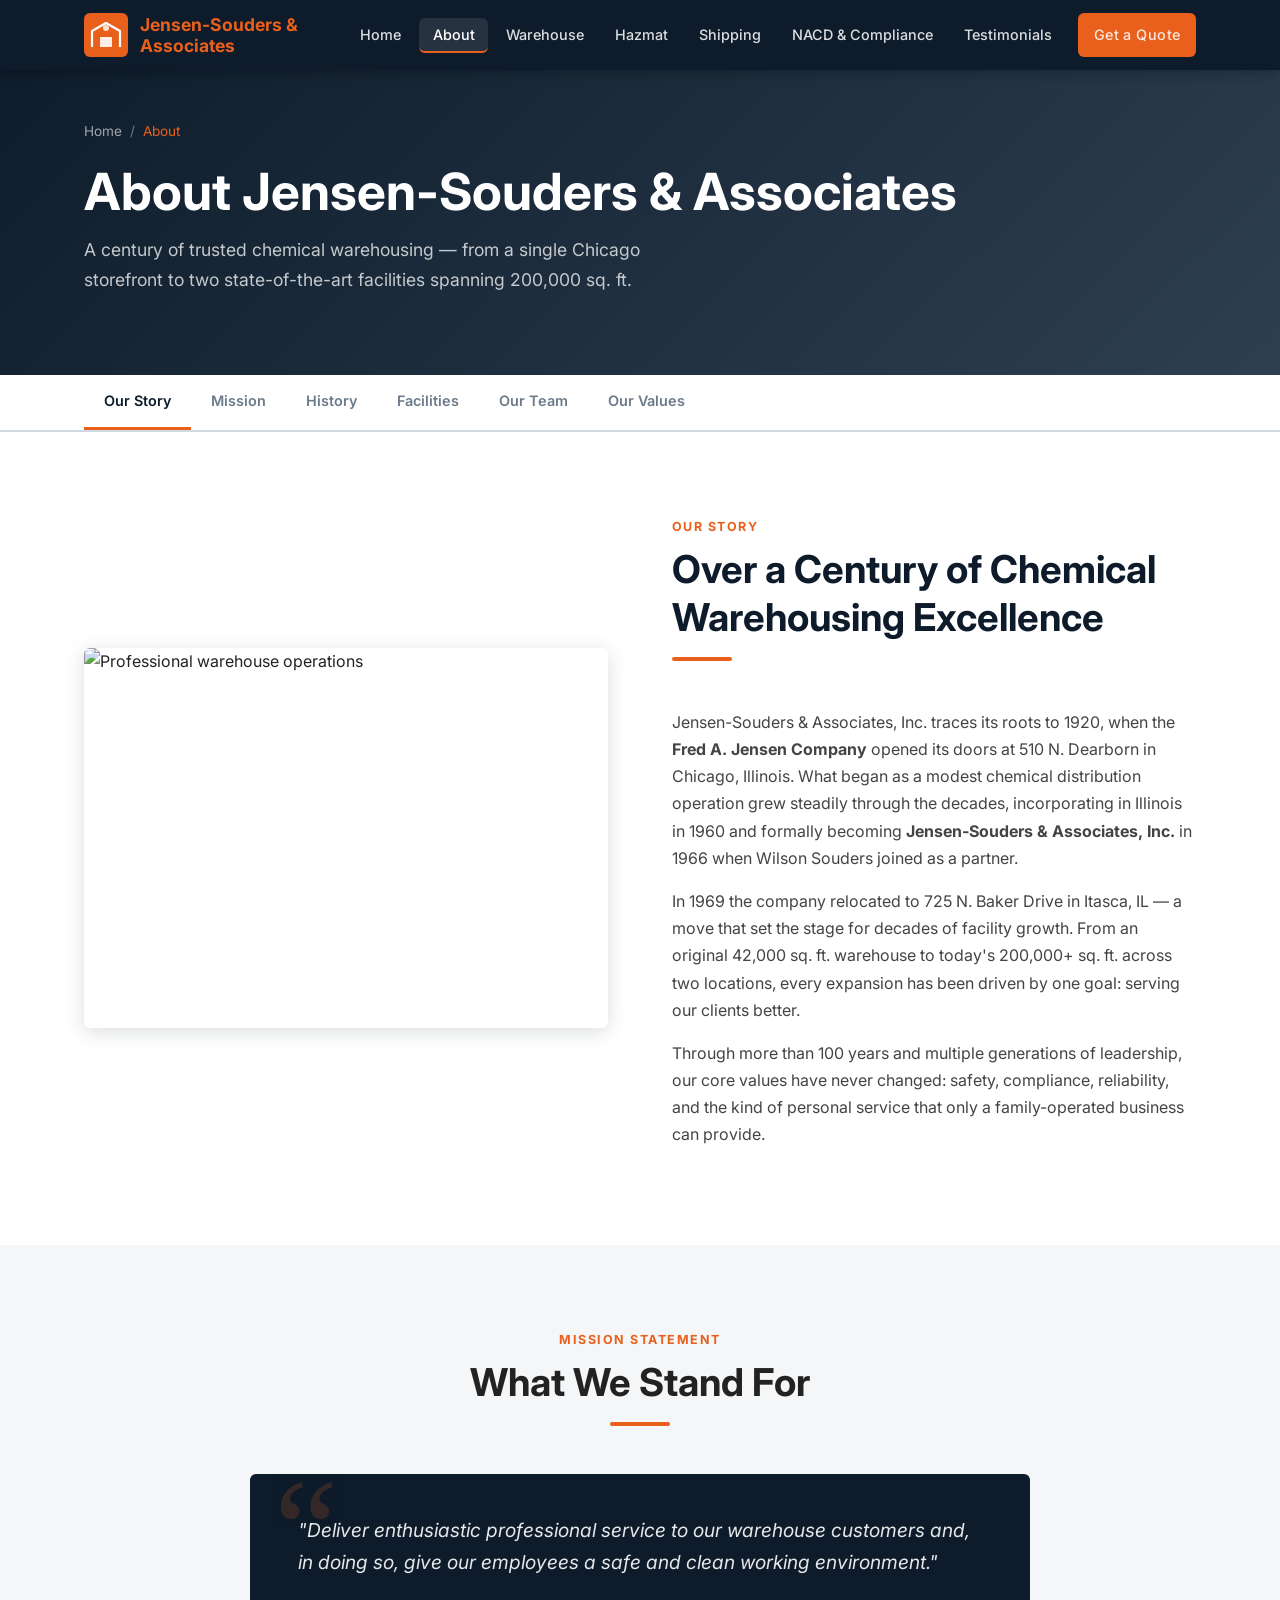
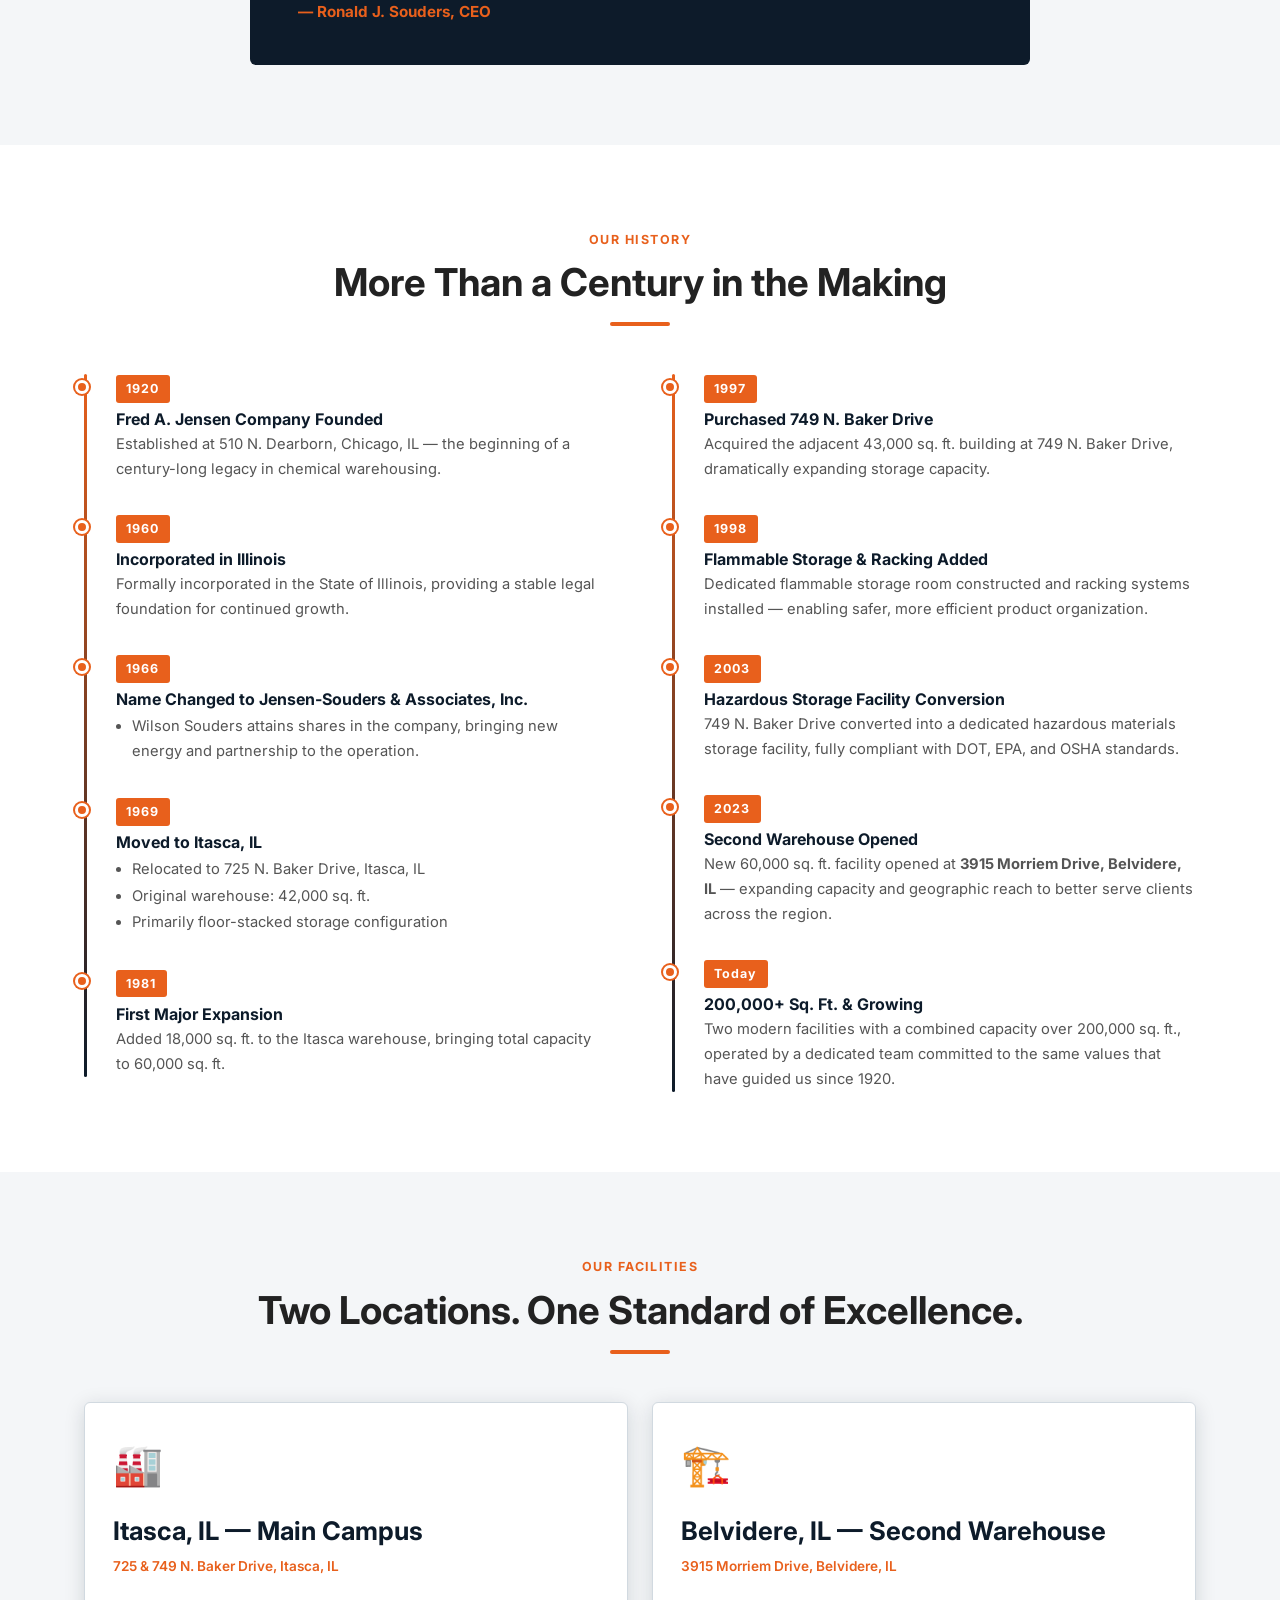
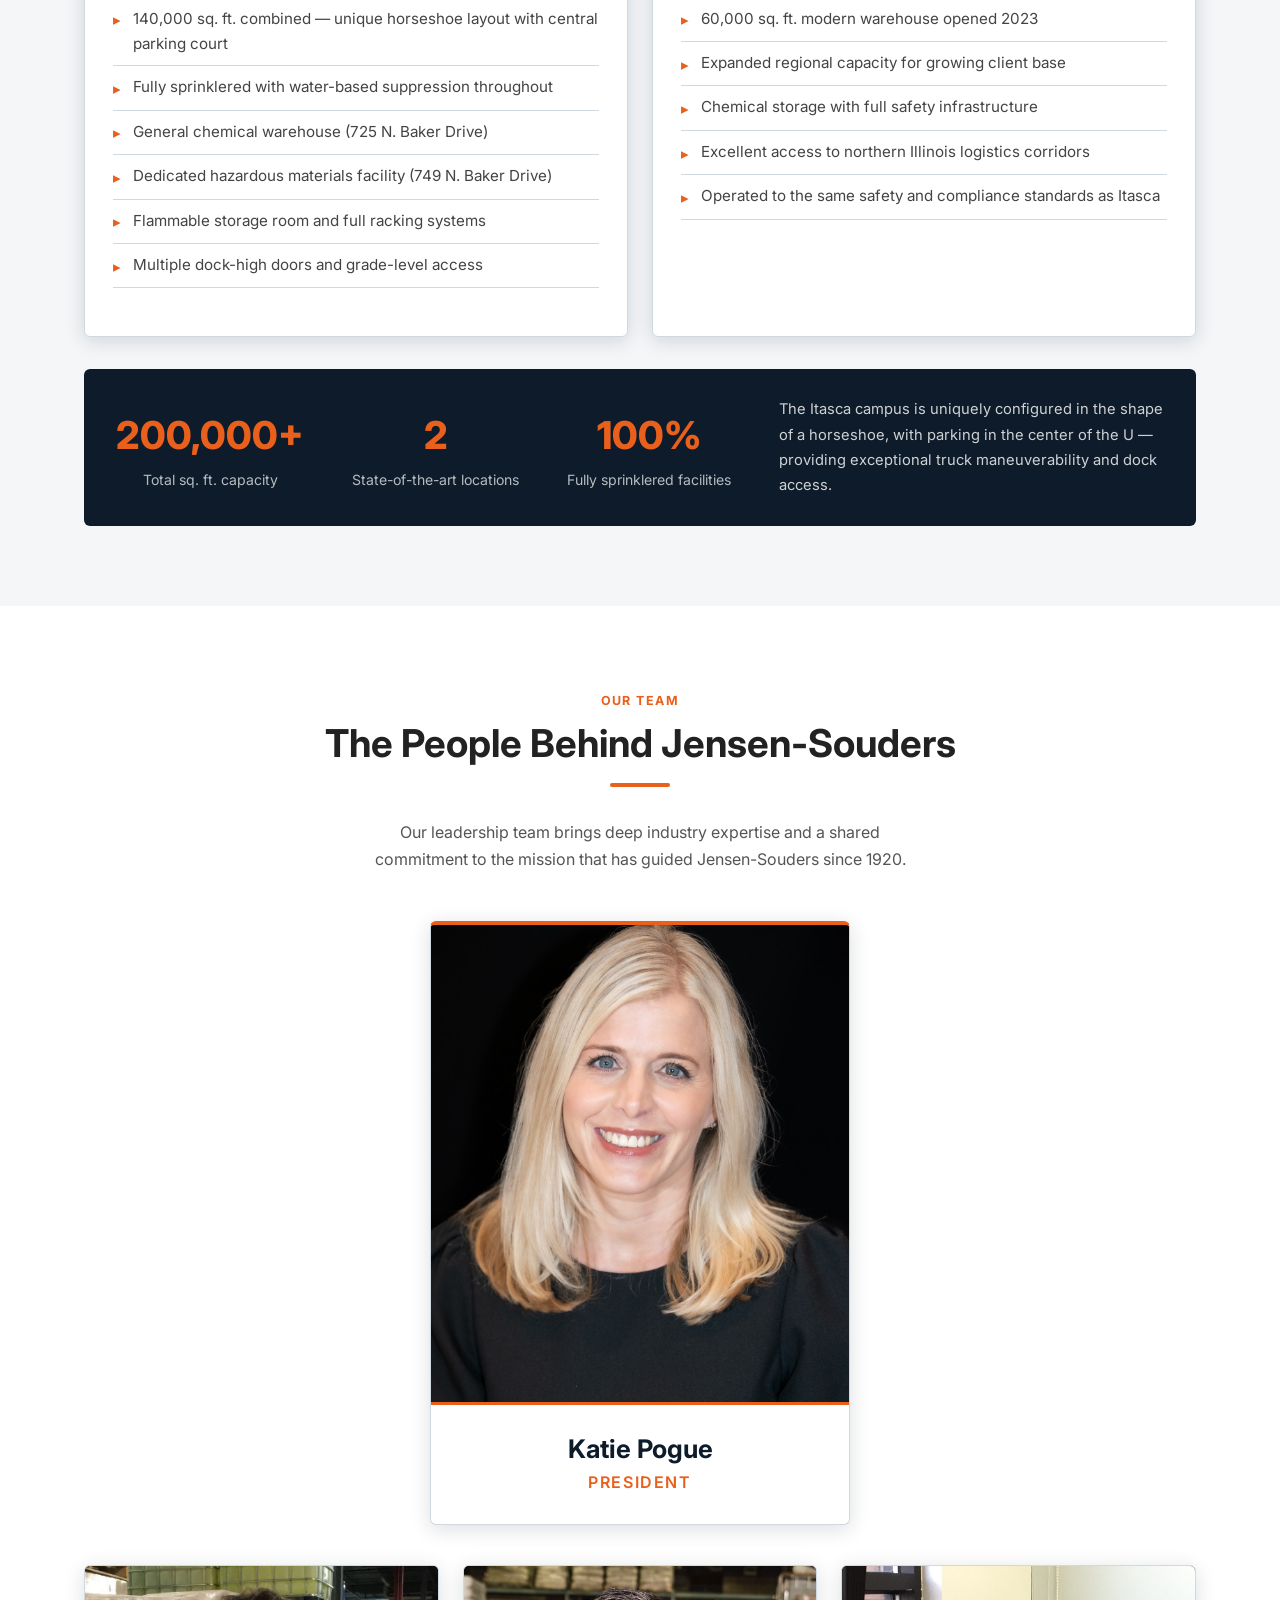
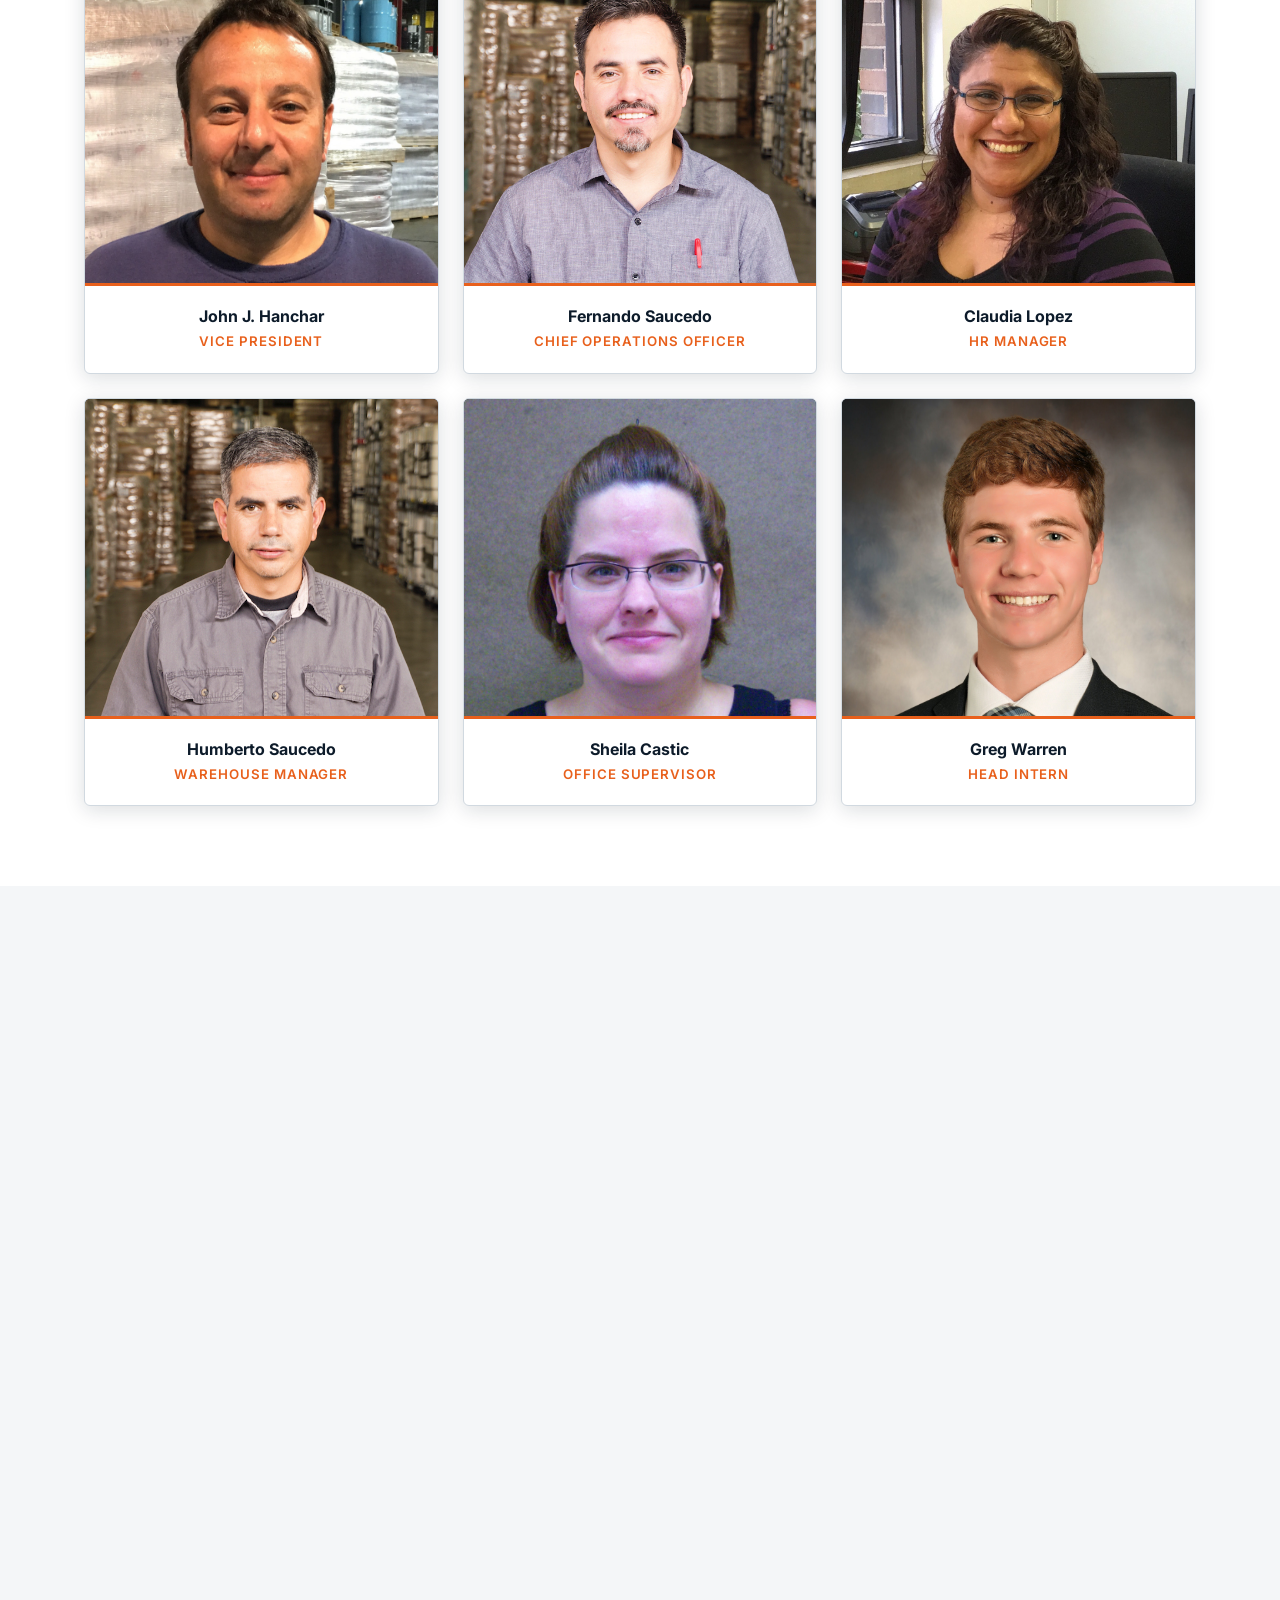
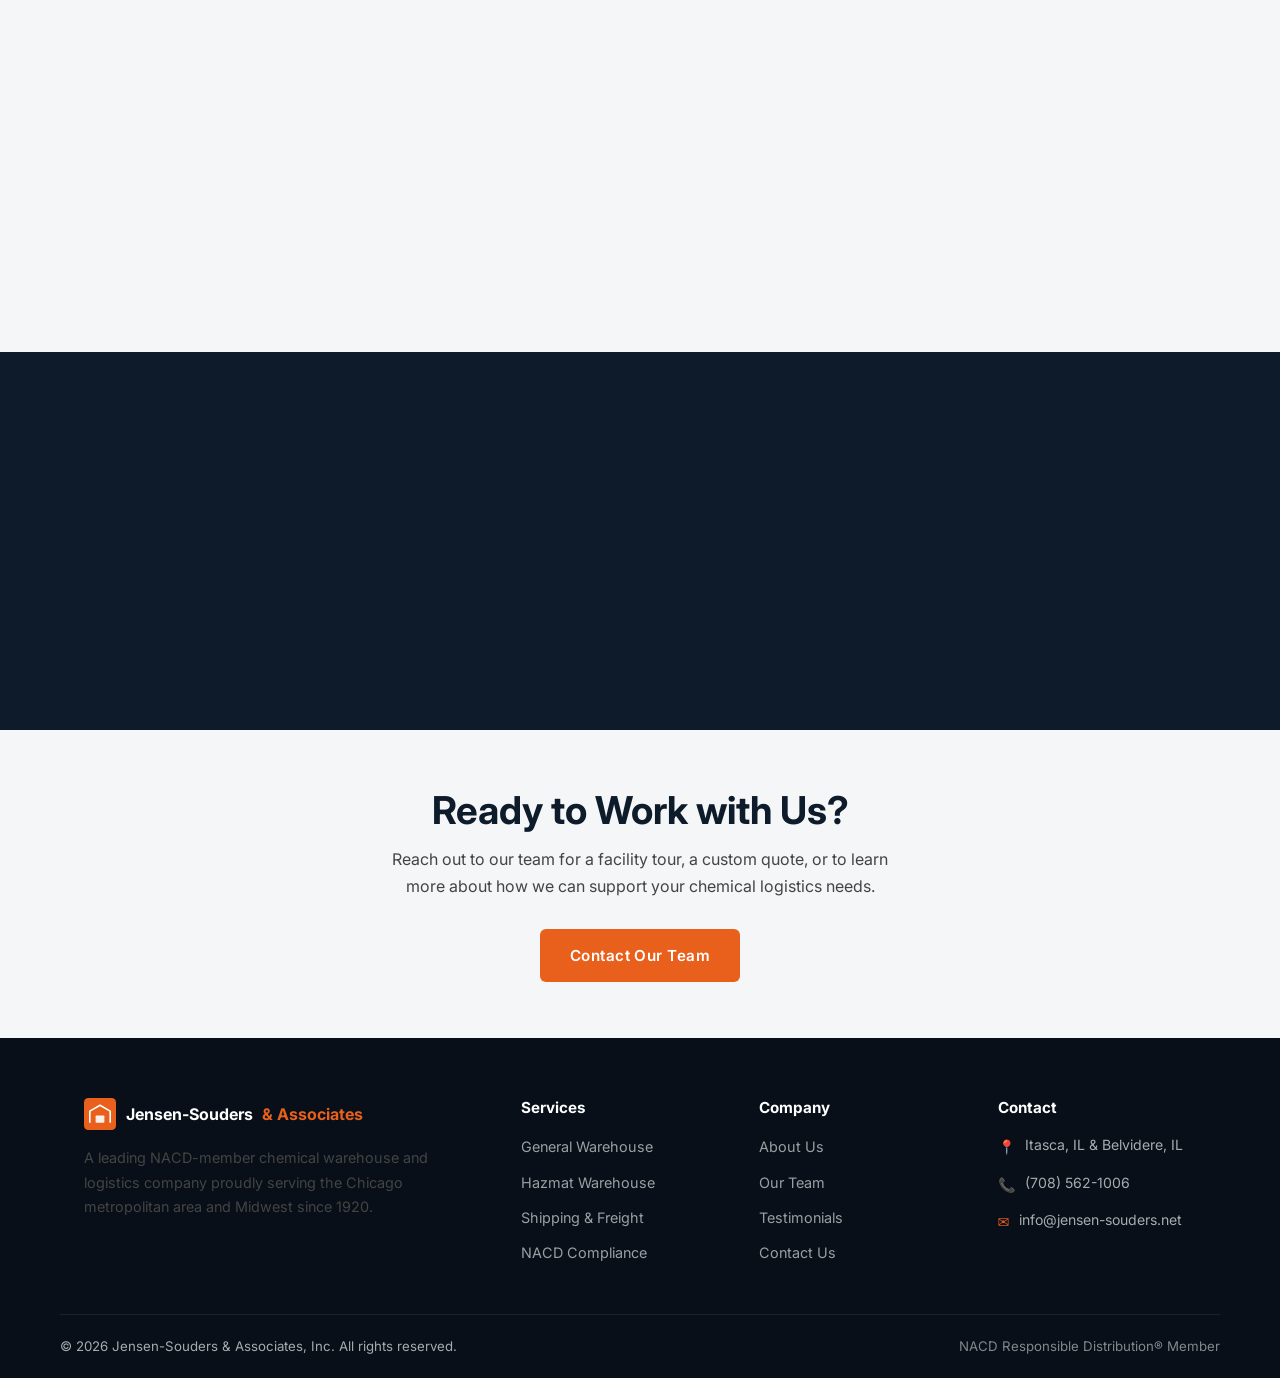
==== commit 60ce7d75: "Add scroll-spy to About page sub-navigation The orange active indicator on the About page sub-nav no" ====
--- a/about.html
+++ b/about.html
@@ -7,7 +7,11 @@
   <meta name="description" content="Founded in 1920 as the Fred A. Jensen Company, Jensen-Souders & Associates has over a century of chemical warehousing expertise in the Chicago area.">
   <link rel="stylesheet" href="css/styles.css">
   <link href="https://fonts.googleapis.com/css2?family=Inter:wght@400;500;600;700;800&display=swap" rel="stylesheet">
-  <style>body{font-family:'Inter',system-ui,sans-serif}</style>
+  <style>
+    body{font-family:'Inter',system-ui,sans-serif}
+    .subnav-tab{padding:.85rem 1.25rem;font-size:.9rem;font-weight:600;color:var(--gray);white-space:nowrap;border-bottom:3px solid transparent;text-decoration:none;transition:color .2s,border-color .2s}
+    .subnav-tab.active,.subnav-tab:hover{color:var(--navy);border-bottom-color:var(--orange)}
+  </style>
 </head>
 <body>
 
@@ -43,14 +47,14 @@
 </section>
 
 <!-- SUB-NAV TABS -->
-<div style="background:#fff;border-bottom:2px solid var(--border);position:sticky;top:70px;z-index:900">
+<div id="about-subnav" style="background:#fff;border-bottom:2px solid var(--border);position:sticky;top:70px;z-index:900">
   <div class="container" style="display:flex;gap:0;overflow-x:auto">
-    <a href="#story"     style="padding:.85rem 1.25rem;font-size:.9rem;font-weight:600;color:var(--navy);white-space:nowrap;border-bottom:3px solid var(--orange);text-decoration:none">Our Story</a>
-    <a href="#mission"   style="padding:.85rem 1.25rem;font-size:.9rem;font-weight:600;color:var(--gray);white-space:nowrap;border-bottom:3px solid transparent;text-decoration:none">Mission</a>
-    <a href="#history"   style="padding:.85rem 1.25rem;font-size:.9rem;font-weight:600;color:var(--gray);white-space:nowrap;border-bottom:3px solid transparent;text-decoration:none">History</a>
-    <a href="#facilities" style="padding:.85rem 1.25rem;font-size:.9rem;font-weight:600;color:var(--gray);white-space:nowrap;border-bottom:3px solid transparent;text-decoration:none">Facilities</a>
-    <a href="#team"      style="padding:.85rem 1.25rem;font-size:.9rem;font-weight:600;color:var(--gray);white-space:nowrap;border-bottom:3px solid transparent;text-decoration:none">Our Team</a>
-    <a href="#values"    style="padding:.85rem 1.25rem;font-size:.9rem;font-weight:600;color:var(--gray);white-space:nowrap;border-bottom:3px solid transparent;text-decoration:none">Our Values</a>
+    <a href="#story"      class="subnav-tab">Our Story</a>
+    <a href="#mission"    class="subnav-tab">Mission</a>
+    <a href="#history"    class="subnav-tab">History</a>
+    <a href="#facilities" class="subnav-tab">Facilities</a>
+    <a href="#team"       class="subnav-tab">Our Team</a>
+    <a href="#values"     class="subnav-tab">Our Values</a>
   </div>
 </div>
 
@@ -424,6 +428,27 @@
 
 <button id="back-to-top" aria-label="Back to top">↑</button>
 <script src="js/main.js"></script>
-<script>document.getElementById('yr').textContent = new Date().getFullYear();</script>
+<script>
+  document.getElementById('yr').textContent = new Date().getFullYear();
+
+  // Scroll-spy for about page sub-nav
+  (function(){
+    const sections = ['story','mission','history','facilities','team','values']
+      .map(id => document.getElementById(id)).filter(Boolean);
+    const tabs = document.querySelectorAll('.subnav-tab');
+    const navH = 70 + 50; // main nav + subnav height
+
+    function setActive(){
+      let current = sections[0].id;
+      for(const sec of sections){
+        if(window.scrollY + navH + 10 >= sec.offsetTop) current = sec.id;
+      }
+      tabs.forEach(t => t.classList.toggle('active', t.getAttribute('href') === '#' + current));
+    }
+
+    window.addEventListener('scroll', setActive, {passive:true});
+    setActive();
+  })();
+</script>
 </body>
 </html>
--- a/css/styles.css
+++ b/css/styles.css
@@ -419,17 +419,25 @@
 }
 .team-card:hover { transform: translateY(-4px); box-shadow: 0 12px 36px rgba(13,27,42,.18); }
 
-/* Avatar area — height driven by image, no cropping */
+/* Avatar area */
 .team-avatar {
   background: linear-gradient(135deg, var(--navy), var(--steel));
   border-bottom: 3px solid var(--orange);
+  height: 320px; overflow: hidden;
   display: flex; align-items: center; justify-content: center;
 }
-.team-avatar img { width: 100%; height: auto; display: block; }
+.team-avatar img {
+  width: 100%; height: 100%;
+  object-fit: cover;
+  object-position: center 20%;
+  display: block;
+}
 .team-avatar .initials {
   color: var(--orange); font-size: 2rem; font-weight: 800; letter-spacing: .05em;
-  padding: 2rem 0;
-}
+}
+
+/* Featured card avatar — taller */
+.team-card-featured .team-avatar { height: 480px; }
 
 .team-info { padding: 1.25rem 1rem; }
 .team-info h3 { color: var(--navy); font-size: 1rem; margin-bottom: .25rem; }
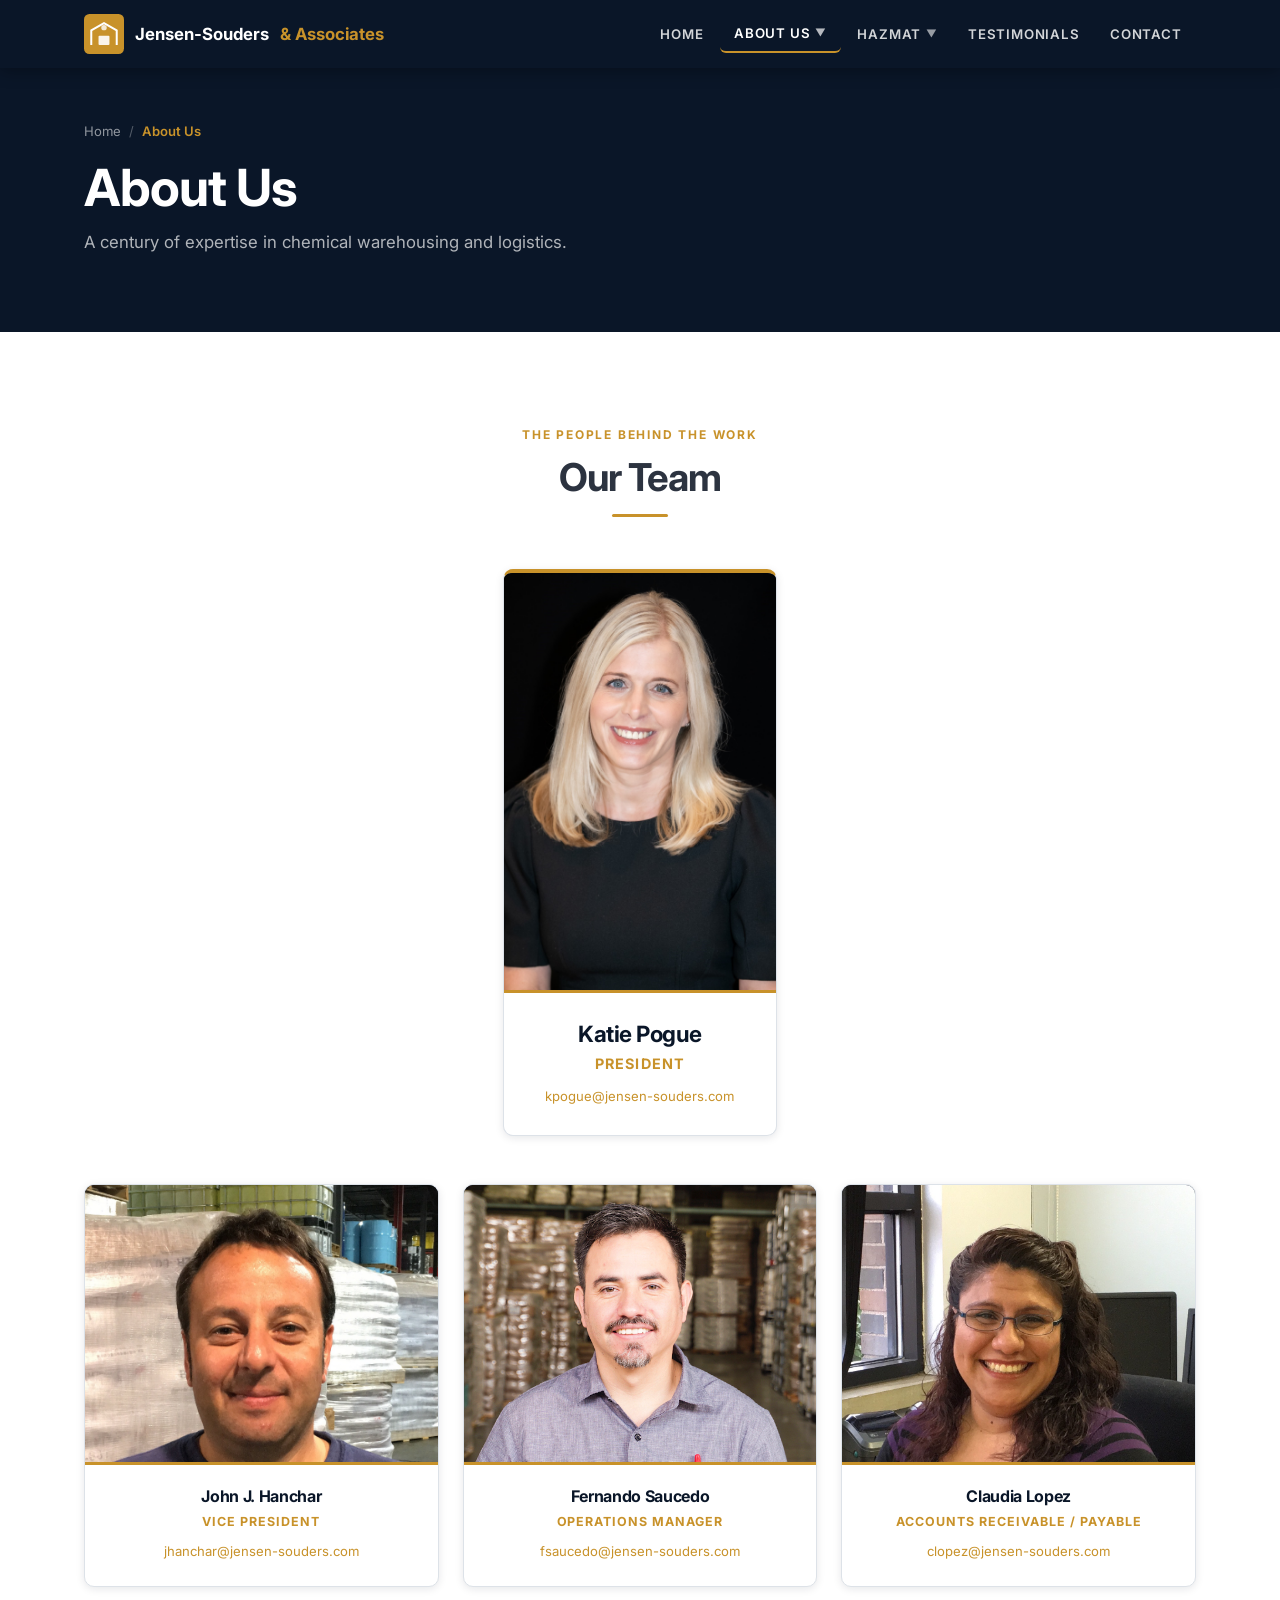
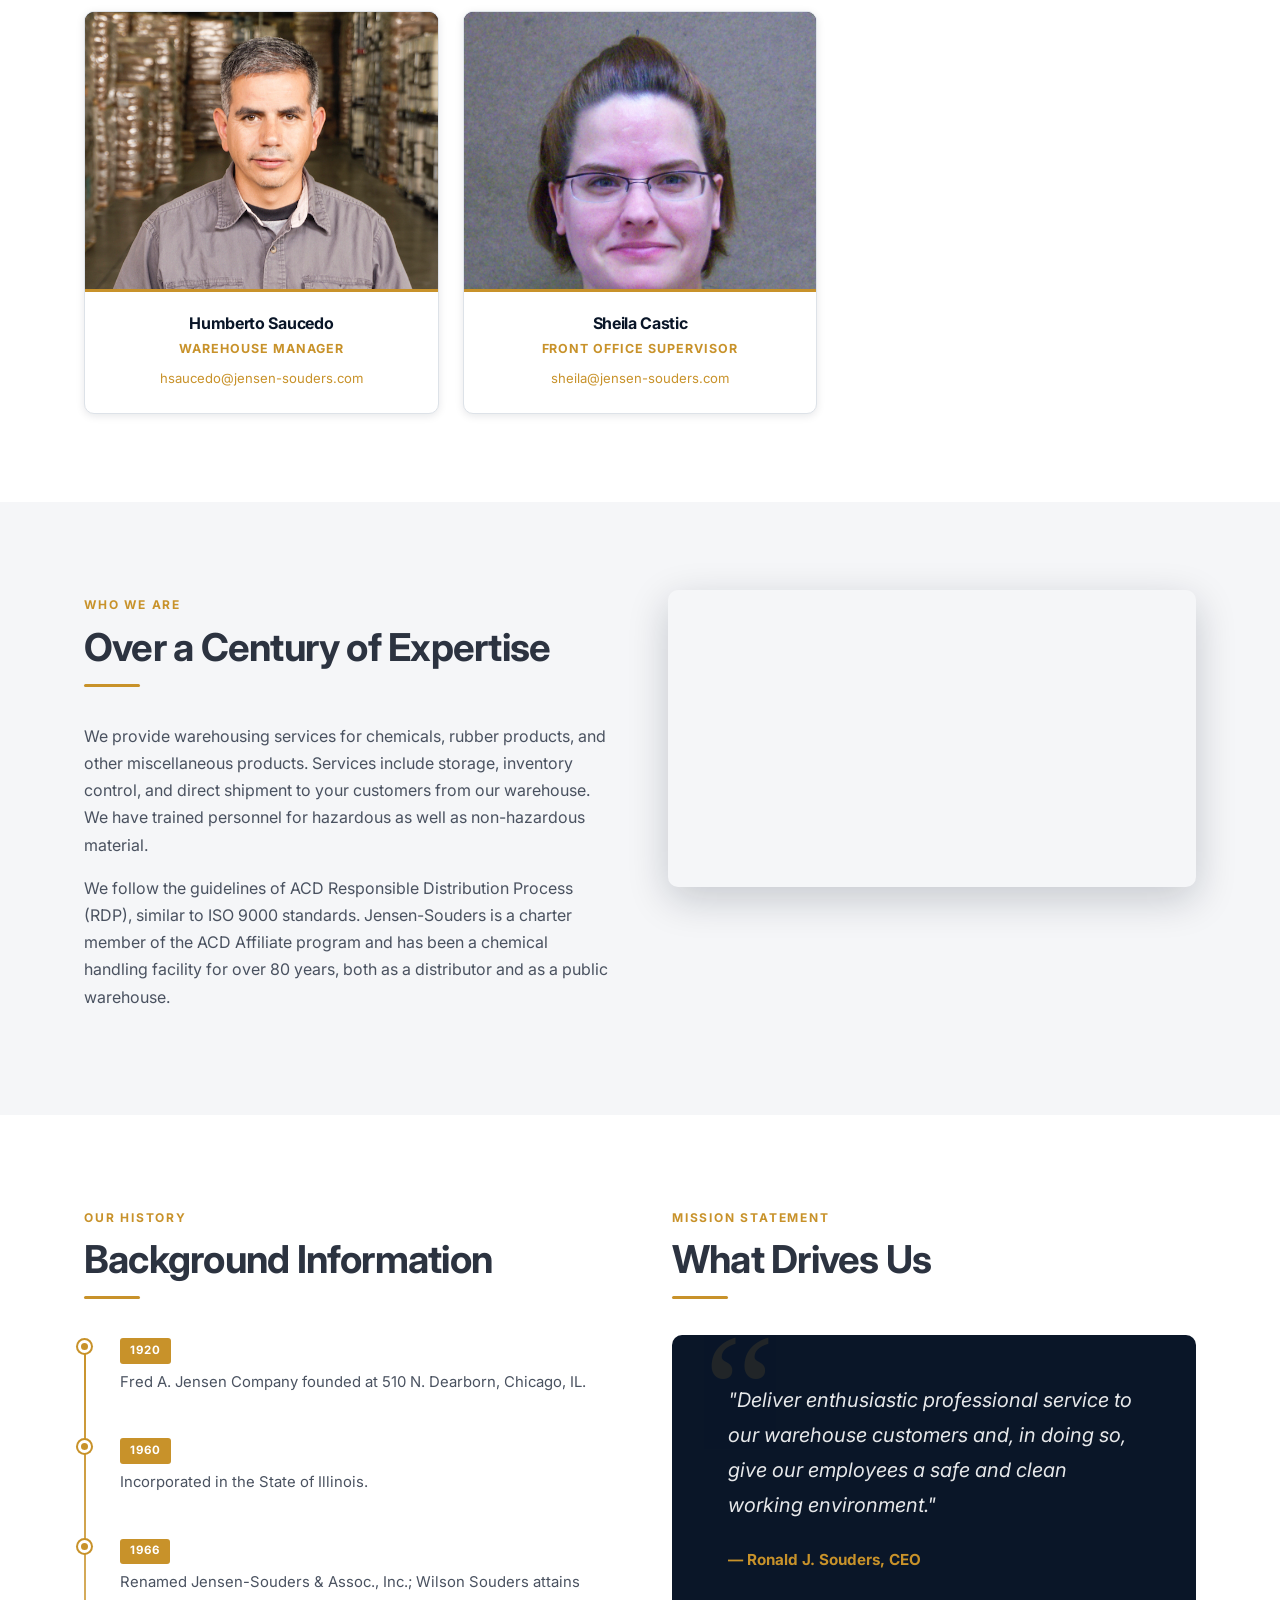
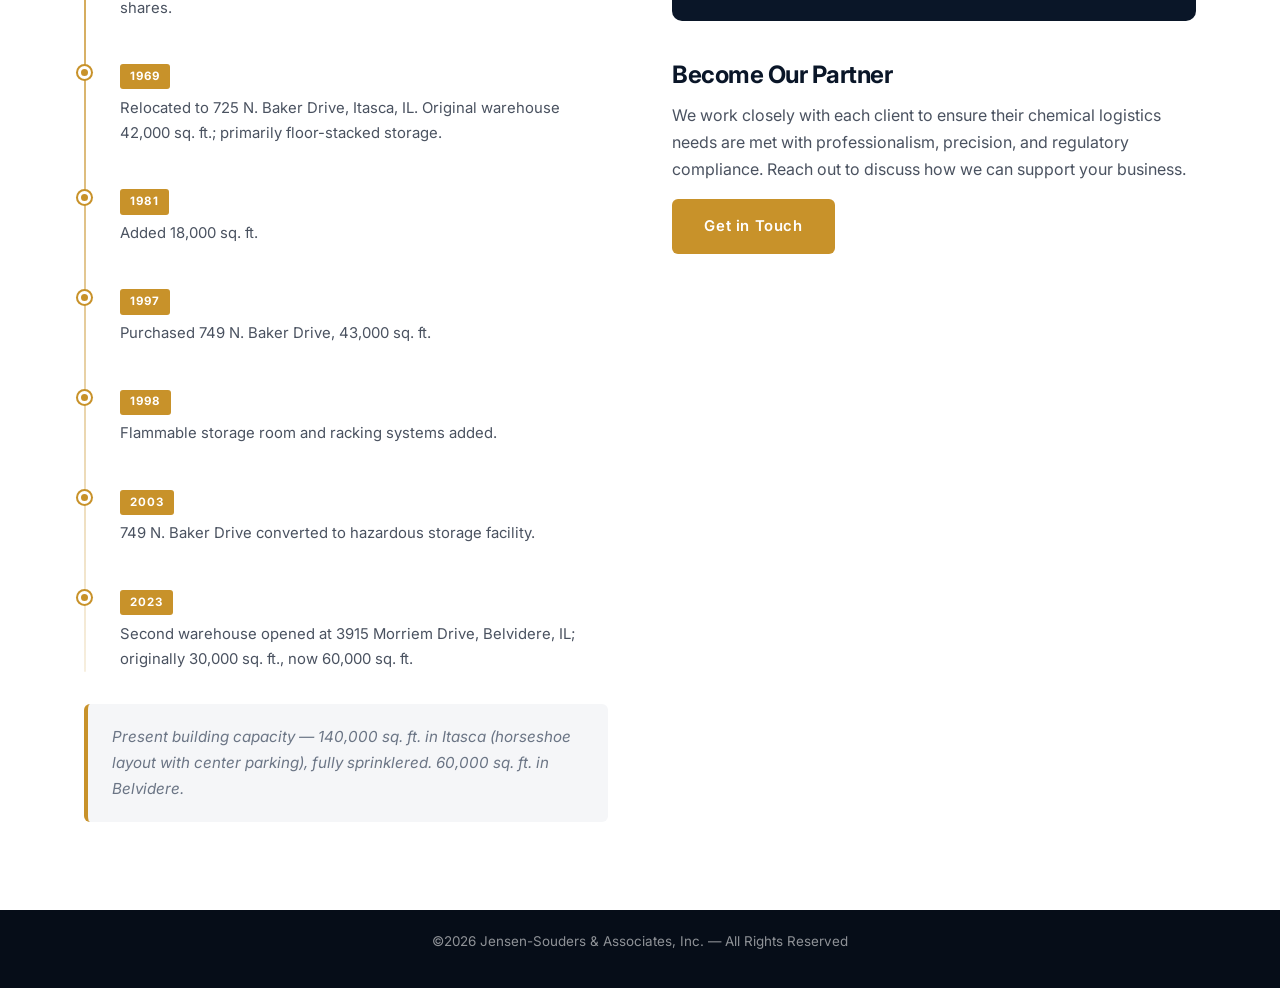
==== commit 325063b1: "Complete site rebuild with new design system and verified content - New navy (#0a1628) + gold (#c892" ====
--- a/about.html
+++ b/about.html
@@ -3,452 +3,257 @@
 <head>
   <meta charset="UTF-8">
   <meta name="viewport" content="width=device-width, initial-scale=1.0">
-  <title>About Us | Jensen-Souders & Associates, Inc.</title>
-  <meta name="description" content="Founded in 1920 as the Fred A. Jensen Company, Jensen-Souders & Associates has over a century of chemical warehousing expertise in the Chicago area.">
+  <title>About Us | Jensen-Souders &amp; Associates, Inc.</title>
+  <meta name="description" content="Learn about Jensen-Souders & Associates — our team, history dating to 1920, mission, and commitment to ACD Responsible Distribution.">
   <link rel="stylesheet" href="css/styles.css">
   <link href="https://fonts.googleapis.com/css2?family=Inter:wght@400;500;600;700;800&display=swap" rel="stylesheet">
-  <style>
-    body{font-family:'Inter',system-ui,sans-serif}
-    .subnav-tab{padding:.85rem 1.25rem;font-size:.9rem;font-weight:600;color:var(--gray);white-space:nowrap;border-bottom:3px solid transparent;text-decoration:none;transition:color .2s,border-color .2s}
-    .subnav-tab.active,.subnav-tab:hover{color:var(--navy);border-bottom-color:var(--orange)}
-  </style>
 </head>
 <body>
 
+<!-- NAVIGATION -->
 <nav id="navbar">
   <div class="container nav-inner">
     <a href="index.html" class="nav-logo">
-      <svg class="logo-icon" viewBox="0 0 44 44" fill="none"><rect width="44" height="44" rx="6" fill="#e8601c"/><path d="M8 34V18l14-8 14 8v16" stroke="#fff" stroke-width="2.2" stroke-linejoin="round"/><rect x="16" y="24" width="12" height="10" rx="1" fill="#fff" opacity=".9"/><circle cx="22" cy="15" r="3" fill="#fff" opacity=".8"/></svg>
-      <span>Jensen-Souders <span>&amp; Associates</span></span>
+      <svg class="logo-icon" viewBox="0 0 44 44" fill="none">
+        <rect width="44" height="44" rx="6" fill="#c8922a"/>
+        <path d="M8 34V18l14-8 14 8v16" stroke="#fff" stroke-width="2.2" stroke-linejoin="round"/>
+        <rect x="16" y="24" width="12" height="10" rx="1" fill="#fff" opacity=".9"/>
+        <circle cx="22" cy="15" r="3" fill="#fff" opacity=".8"/>
+      </svg>
+      Jensen-Souders <span>&amp; Associates</span>
     </a>
+    <button class="nav-toggle" aria-label="Toggle navigation" aria-expanded="false">
+      <span></span><span></span><span></span>
+    </button>
     <ul class="nav-links">
       <li><a href="index.html">Home</a></li>
-      <li><a href="about.html" class="active">About</a></li>
-      <li><a href="warehouse.html">Warehouse</a></li>
-      <li><a href="hazmat-warehouse.html">Hazmat</a></li>
-      <li><a href="shipping.html">Shipping</a></li>
-      <li><a href="nacd-compliance.html">NACD &amp; Compliance</a></li>
+      <li class="nav-has-dropdown">
+        <a href="about.html" class="dropdown-trigger active">About Us <span class="nav-caret">&#9660;</span></a>
+        <ul class="dropdown-menu">
+          <li><a href="shipping.html">Shipping</a></li>
+          <li><a href="nacd-compliance.html">ACD Compliance</a></li>
+          <li><a href="warehouse.html">Warehouse</a></li>
+        </ul>
+      </li>
+      <li class="nav-has-dropdown">
+        <a href="hazmat-warehouse.html" class="dropdown-trigger">Hazmat <span class="nav-caret">&#9660;</span></a>
+        <ul class="dropdown-menu">
+          <li><a href="sdstrax.html">SDSTrax</a></li>
+        </ul>
+      </li>
       <li><a href="testimonials.html">Testimonials</a></li>
-      <li><a href="contact.html" class="btn btn-orange nav-cta">Get a Quote</a></li>
+      <li><a href="contact.html">Contact</a></li>
     </ul>
-    <button class="nav-toggle" aria-label="Toggle navigation" aria-expanded="false"><span></span><span></span><span></span></button>
   </div>
 </nav>
 
 <!-- PAGE HERO -->
-<section class="page-hero">
-  <div class="container">
-    <nav class="breadcrumb" aria-label="Breadcrumb">
-      <a href="index.html">Home</a><span>/</span><span class="current">About</span>
-    </nav>
-    <h1>About Jensen-Souders &amp; Associates</h1>
-    <p>A century of trusted chemical warehousing — from a single Chicago storefront to two state-of-the-art facilities spanning 200,000 sq. ft.</p>
+<div class="page-hero">
+  <div class="page-hero-bg"></div>
+  <div class="container">
+    <div class="breadcrumb">
+      <a href="index.html">Home</a><span class="sep">/</span><span class="cur">About Us</span>
+    </div>
+    <h1>About Us</h1>
+    <p class="page-sub">A century of expertise in chemical warehousing and logistics.</p>
+  </div>
+</div>
+
+<!-- OUR TEAM -->
+<section class="section-pad">
+  <div class="container">
+    <div class="section-header centered fade-up">
+      <span class="eyebrow">The People Behind the Work</span>
+      <h2>Our Team</h2>
+      <div class="divider"></div>
+    </div>
+
+    <!-- Featured: President -->
+    <div class="team-wrapper fade-up">
+      <div class="team-card team-card-featured">
+        <div class="team-avatar">
+          <img src="images/katie-pogue.jpg" alt="Katie Pogue" onerror="this.style.display='none';this.nextElementSibling.style.display='flex'">
+          <span class="team-initials" style="display:none">KP</span>
+        </div>
+        <div class="team-info">
+          <h3>Katie Pogue</h3>
+          <div class="role">President</div>
+          <div class="email"><a href="mailto:kpogue@jensen-souders.com">kpogue@jensen-souders.com</a></div>
+        </div>
+      </div>
+    </div>
+
+    <!-- Team Grid -->
+    <div class="team-grid fade-up">
+      <div class="team-card">
+        <div class="team-avatar">
+          <img src="images/john-hanchar.jpg" alt="John J. Hanchar" onerror="this.style.display='none';this.nextElementSibling.style.display='flex'">
+          <span class="team-initials" style="display:none">JH</span>
+        </div>
+        <div class="team-info">
+          <h3>John J. Hanchar</h3>
+          <div class="role">Vice President</div>
+          <div class="email"><a href="mailto:jhanchar@jensen-souders.com">jhanchar@jensen-souders.com</a></div>
+        </div>
+      </div>
+      <div class="team-card">
+        <div class="team-avatar">
+          <img src="images/fernando-saucedo.jpg" alt="Fernando Saucedo" onerror="this.style.display='none';this.nextElementSibling.style.display='flex'">
+          <span class="team-initials" style="display:none">FS</span>
+        </div>
+        <div class="team-info">
+          <h3>Fernando Saucedo</h3>
+          <div class="role">Operations Manager</div>
+          <div class="email"><a href="mailto:fsaucedo@jensen-souders.com">fsaucedo@jensen-souders.com</a></div>
+        </div>
+      </div>
+      <div class="team-card">
+        <div class="team-avatar">
+          <img src="images/claudia-lopez.jpg" alt="Claudia Lopez" onerror="this.style.display='none';this.nextElementSibling.style.display='flex'">
+          <span class="team-initials" style="display:none">CL</span>
+        </div>
+        <div class="team-info">
+          <h3>Claudia Lopez</h3>
+          <div class="role">Accounts Receivable / Payable</div>
+          <div class="email"><a href="mailto:clopez@jensen-souders.com">clopez@jensen-souders.com</a></div>
+        </div>
+      </div>
+      <div class="team-card">
+        <div class="team-avatar">
+          <img src="images/humberto-saucedo.jpg" alt="Humberto Saucedo" onerror="this.style.display='none';this.nextElementSibling.style.display='flex'">
+          <span class="team-initials" style="display:none">HS</span>
+        </div>
+        <div class="team-info">
+          <h3>Humberto Saucedo</h3>
+          <div class="role">Warehouse Manager</div>
+          <div class="email"><a href="mailto:hsaucedo@jensen-souders.com">hsaucedo@jensen-souders.com</a></div>
+        </div>
+      </div>
+      <div class="team-card">
+        <div class="team-avatar">
+          <img src="images/sheila-castic.jpg" alt="Sheila Castic" onerror="this.style.display='none';this.nextElementSibling.style.display='flex'">
+          <span class="team-initials" style="display:none">SC</span>
+        </div>
+        <div class="team-info">
+          <h3>Sheila Castic</h3>
+          <div class="role">Front Office Supervisor</div>
+          <div class="email"><a href="mailto:sheila@jensen-souders.com">sheila@jensen-souders.com</a></div>
+        </div>
+      </div>
+    </div>
   </div>
 </section>
 
-<!-- SUB-NAV TABS -->
-<div id="about-subnav" style="background:#fff;border-bottom:2px solid var(--border);position:sticky;top:70px;z-index:900">
-  <div class="container" style="display:flex;gap:0;overflow-x:auto">
-    <a href="#story"      class="subnav-tab">Our Story</a>
-    <a href="#mission"    class="subnav-tab">Mission</a>
-    <a href="#history"    class="subnav-tab">History</a>
-    <a href="#facilities" class="subnav-tab">Facilities</a>
-    <a href="#team"       class="subnav-tab">Our Team</a>
-    <a href="#values"     class="subnav-tab">Our Values</a>
-  </div>
-</div>
-
-<!-- COMPANY STORY -->
-<section id="story" class="section-pad">
-  <div class="container">
-    <div class="feature-split">
-      <div class="feature-image fade-up">
-        <img src="https://images.unsplash.com/photo-1601584115197-04ecc0da31d7?w=800&q=80" alt="Professional warehouse operations" loading="lazy">
-      </div>
-      <div class="feature-content fade-up">
-        <div class="section-header">
-          <span class="eyebrow">Our Story</span>
-          <h2>Over a Century of Chemical Warehousing Excellence</h2>
-          <div class="divider divider-left"></div>
-        </div>
-        <p>Jensen-Souders & Associates, Inc. traces its roots to 1920, when the <strong>Fred A. Jensen Company</strong> opened its doors at 510 N. Dearborn in Chicago, Illinois. What began as a modest chemical distribution operation grew steadily through the decades, incorporating in Illinois in 1960 and formally becoming <strong>Jensen-Souders & Associates, Inc.</strong> in 1966 when Wilson Souders joined as a partner.</p>
-        <p>In 1969 the company relocated to 725 N. Baker Drive in Itasca, IL — a move that set the stage for decades of facility growth. From an original 42,000 sq. ft. warehouse to today's 200,000+ sq. ft. across two locations, every expansion has been driven by one goal: serving our clients better.</p>
-        <p>Through more than 100 years and multiple generations of leadership, our core values have never changed: safety, compliance, reliability, and the kind of personal service that only a family-operated business can provide.</p>
+<!-- COMPANY SUMMARY + VIDEO -->
+<section class="section-pad bg-light">
+  <div class="container">
+    <div style="display:grid;grid-template-columns:1fr 1fr;gap:3.5rem;align-items:start">
+      <div class="fade-up">
+        <span class="eyebrow">Who We Are</span>
+        <h2>Over a Century of Expertise</h2>
+        <div class="divider divider-left"></div>
+        <p>We provide warehousing services for chemicals, rubber products, and other miscellaneous products. Services include storage, inventory control, and direct shipment to your customers from our warehouse. We have trained personnel for hazardous as well as non-hazardous material.</p>
+        <p>We follow the guidelines of ACD Responsible Distribution Process (RDP), similar to ISO 9000 standards. Jensen-Souders is a charter member of the ACD Affiliate program and has been a chemical handling facility for over 80 years, both as a distributor and as a public warehouse.</p>
+      </div>
+      <div class="fade-up">
+        <div class="video-wrapper">
+          <iframe src="https://www.youtube.com/embed/D2LSirppuwM" title="Jensen-Souders & Associates" allowfullscreen></iframe>
+        </div>
       </div>
     </div>
   </div>
 </section>
 
-<!-- MISSION STATEMENT -->
-<section id="mission" class="section-pad bg-light">
-  <div class="container">
-    <div class="section-header centered fade-up">
-      <span class="eyebrow">Mission Statement</span>
-      <h2>What We Stand For</h2>
-      <div class="divider"></div>
-    </div>
-    <div style="max-width:780px;margin:0 auto" class="fade-up">
-      <div class="mission-block">
-        <blockquote>
-          "Deliver enthusiastic professional service to our warehouse customers and, in doing so, give our employees a safe and clean working environment."
-        </blockquote>
-        <div class="mission-attribution">— Ronald J. Souders, CEO</div>
+<!-- BACKGROUND / TIMELINE -->
+<section class="section-pad">
+  <div class="container">
+    <div style="display:grid;grid-template-columns:1fr 1fr;gap:4rem;align-items:start">
+      <div class="fade-up">
+        <span class="eyebrow">Our History</span>
+        <h2>Background Information</h2>
+        <div class="divider divider-left"></div>
+        <div class="timeline">
+          <div class="timeline-item">
+            <div class="timeline-dot"></div>
+            <span class="timeline-year">1920</span>
+            <p>Fred A. Jensen Company founded at 510 N. Dearborn, Chicago, IL.</p>
+          </div>
+          <div class="timeline-item">
+            <div class="timeline-dot"></div>
+            <span class="timeline-year">1960</span>
+            <p>Incorporated in the State of Illinois.</p>
+          </div>
+          <div class="timeline-item">
+            <div class="timeline-dot"></div>
+            <span class="timeline-year">1966</span>
+            <p>Renamed Jensen-Souders &amp; Assoc., Inc.; Wilson Souders attains shares.</p>
+          </div>
+          <div class="timeline-item">
+            <div class="timeline-dot"></div>
+            <span class="timeline-year">1969</span>
+            <p>Relocated to 725 N. Baker Drive, Itasca, IL. Original warehouse 42,000 sq. ft.; primarily floor-stacked storage.</p>
+          </div>
+          <div class="timeline-item">
+            <div class="timeline-dot"></div>
+            <span class="timeline-year">1981</span>
+            <p>Added 18,000 sq. ft.</p>
+          </div>
+          <div class="timeline-item">
+            <div class="timeline-dot"></div>
+            <span class="timeline-year">1997</span>
+            <p>Purchased 749 N. Baker Drive, 43,000 sq. ft.</p>
+          </div>
+          <div class="timeline-item">
+            <div class="timeline-dot"></div>
+            <span class="timeline-year">1998</span>
+            <p>Flammable storage room and racking systems added.</p>
+          </div>
+          <div class="timeline-item">
+            <div class="timeline-dot"></div>
+            <span class="timeline-year">2003</span>
+            <p>749 N. Baker Drive converted to hazardous storage facility.</p>
+          </div>
+          <div class="timeline-item">
+            <div class="timeline-dot"></div>
+            <span class="timeline-year">2023</span>
+            <p>Second warehouse opened at 3915 Morriem Drive, Belvidere, IL; originally 30,000 sq. ft., now 60,000 sq. ft.</p>
+          </div>
+        </div>
+        <div class="timeline-note">
+          Present building capacity &mdash; 140,000 sq. ft. in Itasca (horseshoe layout with center parking), fully sprinklered. 60,000 sq. ft. in Belvidere.
+        </div>
+      </div>
+
+      <!-- Mission Statement -->
+      <div class="fade-up">
+        <span class="eyebrow">Mission Statement</span>
+        <h2>What Drives Us</h2>
+        <div class="divider divider-left"></div>
+        <div class="mission-block">
+          <blockquote>
+            "Deliver enthusiastic professional service to our warehouse customers and, in doing so, give our employees a safe and clean working environment."
+          </blockquote>
+          <div class="mission-attr">&mdash; Ronald J. Souders, CEO</div>
+        </div>
+        <div style="margin-top:2.5rem">
+          <h3 style="color:var(--navy);margin-bottom:.75rem">Become Our Partner</h3>
+          <p>We work closely with each client to ensure their chemical logistics needs are met with professionalism, precision, and regulatory compliance. Reach out to discuss how we can support your business.</p>
+          <a href="contact.html" class="btn btn-gold">Get in Touch</a>
+        </div>
       </div>
     </div>
   </div>
 </section>
 
-<!-- HISTORY TIMELINE -->
-<section id="history" class="section-pad">
-  <div class="container">
-    <div class="section-header centered fade-up">
-      <span class="eyebrow">Our History</span>
-      <h2>More Than a Century in the Making</h2>
-      <div class="divider"></div>
-    </div>
-    <div class="timeline-grid" style="display:grid;grid-template-columns:1fr 1fr;gap:3rem 4rem;align-items:start">
-      <!-- Left column -->
-      <div class="timeline fade-up">
-        <div class="timeline-item">
-          <div class="timeline-dot"></div>
-          <span class="timeline-year">1920</span>
-          <h4>Fred A. Jensen Company Founded</h4>
-          <p>Established at 510 N. Dearborn, Chicago, IL — the beginning of a century-long legacy in chemical warehousing.</p>
-        </div>
-        <div class="timeline-item">
-          <div class="timeline-dot"></div>
-          <span class="timeline-year">1960</span>
-          <h4>Incorporated in Illinois</h4>
-          <p>Formally incorporated in the State of Illinois, providing a stable legal foundation for continued growth.</p>
-        </div>
-        <div class="timeline-item">
-          <div class="timeline-dot"></div>
-          <span class="timeline-year">1966</span>
-          <h4>Name Changed to Jensen-Souders &amp; Associates, Inc.</h4>
-          <ul><li>Wilson Souders attains shares in the company, bringing new energy and partnership to the operation.</li></ul>
-        </div>
-        <div class="timeline-item">
-          <div class="timeline-dot"></div>
-          <span class="timeline-year">1969</span>
-          <h4>Moved to Itasca, IL</h4>
-          <ul>
-            <li>Relocated to 725 N. Baker Drive, Itasca, IL</li>
-            <li>Original warehouse: 42,000 sq. ft.</li>
-            <li>Primarily floor-stacked storage configuration</li>
-          </ul>
-        </div>
-        <div class="timeline-item">
-          <div class="timeline-dot"></div>
-          <span class="timeline-year">1981</span>
-          <h4>First Major Expansion</h4>
-          <p>Added 18,000 sq. ft. to the Itasca warehouse, bringing total capacity to 60,000 sq. ft.</p>
-        </div>
-      </div>
-      <!-- Right column -->
-      <div class="timeline fade-up">
-        <div class="timeline-item">
-          <div class="timeline-dot"></div>
-          <span class="timeline-year">1997</span>
-          <h4>Purchased 749 N. Baker Drive</h4>
-          <p>Acquired the adjacent 43,000 sq. ft. building at 749 N. Baker Drive, dramatically expanding storage capacity.</p>
-        </div>
-        <div class="timeline-item">
-          <div class="timeline-dot"></div>
-          <span class="timeline-year">1998</span>
-          <h4>Flammable Storage &amp; Racking Added</h4>
-          <p>Dedicated flammable storage room constructed and racking systems installed — enabling safer, more efficient product organization.</p>
-        </div>
-        <div class="timeline-item">
-          <div class="timeline-dot"></div>
-          <span class="timeline-year">2003</span>
-          <h4>Hazardous Storage Facility Conversion</h4>
-          <p>749 N. Baker Drive converted into a dedicated hazardous materials storage facility, fully compliant with DOT, EPA, and OSHA standards.</p>
-        </div>
-        <div class="timeline-item">
-          <div class="timeline-dot"></div>
-          <span class="timeline-year">2023</span>
-          <h4>Second Warehouse Opened</h4>
-          <p>New 60,000 sq. ft. facility opened at <strong>3915 Morriem Drive, Belvidere, IL</strong> — expanding capacity and geographic reach to better serve clients across the region.</p>
-        </div>
-        <div class="timeline-item">
-          <div class="timeline-dot"></div>
-          <span class="timeline-year">Today</span>
-          <h4>200,000+ Sq. Ft. &amp; Growing</h4>
-          <p>Two modern facilities with a combined capacity over 200,000 sq. ft., operated by a dedicated team committed to the same values that have guided us since 1920.</p>
-        </div>
-      </div>
-    </div>
-  </div>
-</section>
-
-<!-- FACILITIES -->
-<section id="facilities" class="section-pad bg-light">
-  <div class="container">
-    <div class="section-header centered fade-up">
-      <span class="eyebrow">Our Facilities</span>
-      <h2>Two Locations. One Standard of Excellence.</h2>
-      <div class="divider"></div>
-    </div>
-    <div class="card-grid card-grid-2 fade-up">
-      <div class="card">
-        <div class="card-body">
-          <div class="card-icon">🏭</div>
-          <h3>Itasca, IL — Main Campus</h3>
-          <p style="color:var(--orange);font-size:.85rem;font-weight:600;margin-bottom:.75rem">725 &amp; 749 N. Baker Drive, Itasca, IL</p>
-          <ul class="feature-list">
-            <li>140,000 sq. ft. combined — unique horseshoe layout with central parking court</li>
-            <li>Fully sprinklered with water-based suppression throughout</li>
-            <li>General chemical warehouse (725 N. Baker Drive)</li>
-            <li>Dedicated hazardous materials facility (749 N. Baker Drive)</li>
-            <li>Flammable storage room and full racking systems</li>
-            <li>Multiple dock-high doors and grade-level access</li>
-          </ul>
-        </div>
-      </div>
-      <div class="card">
-        <div class="card-body">
-          <div class="card-icon">🏗️</div>
-          <h3>Belvidere, IL — Second Warehouse</h3>
-          <p style="color:var(--orange);font-size:.85rem;font-weight:600;margin-bottom:.75rem">3915 Morriem Drive, Belvidere, IL</p>
-          <ul class="feature-list">
-            <li>60,000 sq. ft. modern warehouse opened 2023</li>
-            <li>Expanded regional capacity for growing client base</li>
-            <li>Chemical storage with full safety infrastructure</li>
-            <li>Excellent access to northern Illinois logistics corridors</li>
-            <li>Operated to the same safety and compliance standards as Itasca</li>
-          </ul>
-        </div>
-      </div>
-    </div>
-    <div class="bg-navy fade-up" style="border-radius:var(--radius);margin-top:2rem;padding:1.75rem 2rem;display:flex;align-items:center;flex-wrap:wrap;gap:1.5rem 3rem">
-      <div style="text-align:center">
-        <div style="font-size:2.4rem;font-weight:800;color:var(--orange)">200,000+</div>
-        <div style="color:rgba(255,255,255,.7);font-size:.88rem">Total sq. ft. capacity</div>
-      </div>
-      <div style="text-align:center">
-        <div style="font-size:2.4rem;font-weight:800;color:var(--orange)">2</div>
-        <div style="color:rgba(255,255,255,.7);font-size:.88rem">State-of-the-art locations</div>
-      </div>
-      <div style="text-align:center">
-        <div style="font-size:2.4rem;font-weight:800;color:var(--orange)">100%</div>
-        <div style="color:rgba(255,255,255,.7);font-size:.88rem">Fully sprinklered facilities</div>
-      </div>
-      <div style="flex:1;min-width:220px">
-        <p style="color:rgba(255,255,255,.8);font-size:.92rem;margin:0">The Itasca campus is uniquely configured in the shape of a horseshoe, with parking in the center of the U — providing exceptional truck maneuverability and dock access.</p>
-      </div>
-    </div>
-  </div>
-</section>
-
-<!-- OUR TEAM -->
-<section id="team" class="section-pad">
-  <div class="container">
-    <div class="section-header centered fade-up">
-      <span class="eyebrow">Our Team</span>
-      <h2>The People Behind Jensen-Souders</h2>
-      <div class="divider"></div>
-      <p style="max-width:560px;margin:0 auto;color:#555">Our leadership team brings deep industry expertise and a shared commitment to the mission that has guided Jensen-Souders since 1920.</p>
-    </div>
-    <!-- Featured: President -->
-    <div style="display:flex;justify-content:center;margin-bottom:2.5rem" class="fade-up">
-      <div class="team-card team-card-featured">
-        <div class="team-avatar">
-          <img src="images/katie-pogue.jpg" alt="Katie Pogue" onerror="this.style.display='none';this.nextElementSibling.style.display='flex'">
-          <div class="initials" style="display:none">KP</div>
-        </div>
-        <div class="team-info">
-          <h3>Katie Pogue</h3>
-          <div class="title">President</div>
-        </div>
-      </div>
-    </div>
-    <!-- 3×2 grid -->
-    <div class="team-grid">
-      <div class="team-card fade-up">
-        <div class="team-avatar">
-          <img src="images/john-hanchar.jpg" alt="John J. Hanchar" onerror="this.style.display='none';this.nextElementSibling.style.display='flex'">
-          <div class="initials" style="display:none">JJH</div>
-        </div>
-        <div class="team-info">
-          <h3>John J. Hanchar</h3>
-          <div class="title">Vice President</div>
-        </div>
-      </div>
-      <div class="team-card fade-up">
-        <div class="team-avatar">
-          <img src="images/fernando-saucedo.jpg" alt="Fernando Saucedo" onerror="this.style.display='none';this.nextElementSibling.style.display='flex'">
-          <div class="initials" style="display:none">FS</div>
-        </div>
-        <div class="team-info">
-          <h3>Fernando Saucedo</h3>
-          <div class="title">Chief Operations Officer</div>
-        </div>
-      </div>
-      <div class="team-card fade-up">
-        <div class="team-avatar">
-          <img src="images/claudia-lopez.jpg" alt="Claudia Lopez" onerror="this.style.display='none';this.nextElementSibling.style.display='flex'">
-          <div class="initials" style="display:none">CL</div>
-        </div>
-        <div class="team-info">
-          <h3>Claudia Lopez</h3>
-          <div class="title">HR Manager</div>
-        </div>
-      </div>
-      <div class="team-card fade-up">
-        <div class="team-avatar">
-          <img src="images/humberto-saucedo.jpg" alt="Humberto Saucedo" onerror="this.style.display='none';this.nextElementSibling.style.display='flex'">
-          <div class="initials" style="display:none">HS</div>
-        </div>
-        <div class="team-info">
-          <h3>Humberto Saucedo</h3>
-          <div class="title">Warehouse Manager</div>
-        </div>
-      </div>
-      <div class="team-card fade-up">
-        <div class="team-avatar">
-          <img src="images/sheila-castic.jpg" alt="Sheila Castic" onerror="this.style.display='none';this.nextElementSibling.style.display='flex'">
-          <div class="initials" style="display:none">SC</div>
-        </div>
-        <div class="team-info">
-          <h3>Sheila Castic</h3>
-          <div class="title">Office Supervisor</div>
-        </div>
-      </div>
-      <div class="team-card fade-up">
-        <div class="team-avatar">
-          <img src="images/greg-warren.jpg" alt="Greg Warren" onerror="this.style.display='none';this.nextElementSibling.style.display='flex'">
-          <div class="initials" style="display:none">GW</div>
-        </div>
-        <div class="team-info">
-          <h3>Greg Warren</h3>
-          <div class="title">Head Intern</div>
-        </div>
-      </div>
-    </div>
-  </div>
-</section>
-
-<!-- VALUES -->
-<section id="values" class="section-pad bg-light">
-  <div class="container">
-    <div class="section-header centered fade-up">
-      <span class="eyebrow">Our Values</span>
-      <h2>What Sets Us Apart</h2>
-      <div class="divider"></div>
-    </div>
-    <div class="card-grid card-grid-3">
-      <div class="card fade-up">
-        <div class="card-body">
-          <div class="card-icon">🛡️</div>
-          <h3>Safety First</h3>
-          <p>Every decision begins with a safety evaluation. Our facility, procedures, and training programs are designed to eliminate risk before it arises — protecting our employees, our clients' products, and the surrounding community.</p>
-        </div>
-      </div>
-      <div class="card fade-up">
-        <div class="card-body">
-          <div class="card-icon">📋</div>
-          <h3>Regulatory Compliance</h3>
-          <p>We stay ahead of evolving chemical regulations so you don't have to. Our compliance team monitors DOT, EPA, OSHA, and local requirements continuously, ensuring our operations remain fully current.</p>
-        </div>
-      </div>
-      <div class="card fade-up">
-        <div class="card-body">
-          <div class="card-icon">🤝</div>
-          <h3>Partnership</h3>
-          <p>We view every client relationship as a long-term partnership. Our team takes time to understand your specific requirements, delivery schedules, and supply chain challenges — then builds solutions around them.</p>
-        </div>
-      </div>
-      <div class="card fade-up">
-        <div class="card-body">
-          <div class="card-icon">⚡</div>
-          <h3>Operational Excellence</h3>
-          <p>Precision inventory management, on-time shipping, and meticulous documentation are the standards we hold ourselves to every day. Our clients depend on accuracy — and we deliver it consistently.</p>
-        </div>
-      </div>
-      <div class="card fade-up">
-        <div class="card-body">
-          <div class="card-icon">🌿</div>
-          <h3>Environmental Stewardship</h3>
-          <p>As an NACD Responsible Distribution® member, environmental protection is woven into every aspect of our operation — from containment design to waste minimization to emergency response planning.</p>
-        </div>
-      </div>
-      <div class="card fade-up">
-        <div class="card-body">
-          <div class="card-icon">💡</div>
-          <h3>Continuous Improvement</h3>
-          <p>We invest in technology, infrastructure, and training on an ongoing basis. The chemical industry evolves, and so do we — always looking for ways to serve our clients faster, safer, and more efficiently.</p>
-        </div>
-      </div>
-    </div>
-  </div>
-</section>
-
-<!-- NACD BADGE -->
-<section class="section-pad-sm bg-navy">
-  <div class="container text-center fade-up">
-    <span class="eyebrow" style="color:var(--orange)">Industry Affiliation</span>
-    <h2 style="color:#fff;margin:.5rem 0 1rem">Proud NACD Responsible Distribution® Member</h2>
-    <p style="color:rgba(255,255,255,.72);max-width:600px;margin:0 auto 2rem">The National Association of Chemical Distributors (NACD) Responsible Distribution® program is the gold standard for safety, environmental stewardship, and ethical business practices in the chemical distribution industry.</p>
-    <a href="nacd-compliance.html" class="btn btn-orange">Our Compliance Program</a>
-  </div>
-</section>
-
-<!-- CTA -->
-<section style="padding:56px 0;background:var(--light)">
-  <div class="container text-center">
-    <h2 style="color:var(--navy)">Ready to Work with Us?</h2>
-    <p style="margin:.75rem auto 1.75rem;max-width:500px">Reach out to our team for a facility tour, a custom quote, or to learn more about how we can support your chemical logistics needs.</p>
-    <a href="contact.html" class="btn btn-orange">Contact Our Team</a>
-  </div>
-</section>
-
+<!-- FOOTER -->
 <footer>
-  <div class="footer-main">
-    <div class="container">
-      <div class="footer-grid">
-        <div class="footer-brand">
-          <div class="footer-logo"><svg width="32" height="32" viewBox="0 0 44 44" fill="none"><rect width="44" height="44" rx="6" fill="#e8601c"/><path d="M8 34V18l14-8 14 8v16" stroke="#fff" stroke-width="2.2" stroke-linejoin="round"/><rect x="16" y="24" width="12" height="10" rx="1" fill="#fff" opacity=".9"/></svg> Jensen-Souders <span>&amp; Associates</span></div>
-          <p>A leading NACD-member chemical warehouse and logistics company proudly serving the Chicago metropolitan area and Midwest since 1920.</p>
-        </div>
-        <div class="footer-col"><h4>Services</h4><ul><li><a href="warehouse.html">General Warehouse</a></li><li><a href="hazmat-warehouse.html">Hazmat Warehouse</a></li><li><a href="shipping.html">Shipping &amp; Freight</a></li><li><a href="nacd-compliance.html">NACD Compliance</a></li></ul></div>
-        <div class="footer-col"><h4>Company</h4><ul><li><a href="about.html">About Us</a></li><li><a href="about.html#team">Our Team</a></li><li><a href="testimonials.html">Testimonials</a></li><li><a href="contact.html">Contact Us</a></li></ul></div>
-        <div class="footer-col"><h4>Contact</h4>
-          <div class="footer-contact-item"><span class="ico">📍</span><span>Itasca, IL &amp; Belvidere, IL</span></div>
-          <div class="footer-contact-item"><span class="ico">📞</span><span>(708) 562-1006</span></div>
-          <div class="footer-contact-item"><span class="ico">✉️</span><span>info@jensen-souders.net</span></div>
-        </div>
-      </div>
-    </div>
-  </div>
-  <div class="container footer-bottom">
-    <span>&copy; <span id="yr"></span> Jensen-Souders &amp; Associates, Inc. All rights reserved.</span>
-    <span><a href="nacd-compliance.html">NACD Responsible Distribution® Member</a></span>
+  <div class="container">
+    <p class="footer-copy">&copy;<span id="yr"></span> Jensen-Souders &amp; Associates, Inc. &mdash; All Rights Reserved</p>
   </div>
 </footer>
 
-<button id="back-to-top" aria-label="Back to top">↑</button>
+<button id="back-to-top" aria-label="Back to top">&#8679;</button>
 <script src="js/main.js"></script>
-<script>
-  document.getElementById('yr').textContent = new Date().getFullYear();
-
-  // Scroll-spy for about page sub-nav
-  (function(){
-    const sections = ['story','mission','history','facilities','team','values']
-      .map(id => document.getElementById(id)).filter(Boolean);
-    const tabs = document.querySelectorAll('.subnav-tab');
-    const navH = 70 + 50; // main nav + subnav height
-
-    function setActive(){
-      let current = sections[0].id;
-      for(const sec of sections){
-        if(window.scrollY + navH + 10 >= sec.offsetTop) current = sec.id;
-      }
-      tabs.forEach(t => t.classList.toggle('active', t.getAttribute('href') === '#' + current));
-    }
-
-    window.addEventListener('scroll', setActive, {passive:true});
-    setActive();
-  })();
-</script>
+<script>document.getElementById('yr').textContent = new Date().getFullYear();</script>
 </body>
 </html>
--- a/css/styles.css
+++ b/css/styles.css
@@ -1,483 +1,604 @@
-/* ============================================================
-   Jensen-Souders & Associates – Main Stylesheet
-   Palette: Navy #0d1b2a | Steel #2e3f50 | Orange #e8601c | Light #f4f6f8
-   ============================================================ */
+/* ================================================================
+   Jensen-Souders & Associates — Master Stylesheet
+   Palette: Navy #0a1628 | Gold #c8922a | White #fff | Light #f5f6f8
+   ================================================================ */
 
 :root {
-  --navy:   #0d1b2a;
-  --steel:  #2e3f50;
-  --orange: #e8601c;
-  --orange-dark: #c04e14;
-  --light:  #f4f6f8;
-  --white:  #ffffff;
-  --gray:   #6c7a89;
-  --border: #d1d9e0;
-  --shadow: 0 4px 20px rgba(13,27,42,.15);
-  --radius: 6px;
-  --transition: .25s ease;
+  --navy:        #0a1628;
+  --navy-mid:    #162238;
+  --gold:        #c8922a;
+  --gold-dark:   #a97520;
+  --gold-light:  #e0b060;
+  --white:       #ffffff;
+  --light:       #f5f6f8;
+  --border:      #dde2e8;
+  --text:        #2c3340;
+  --text-muted:  #6b7585;
+  --shadow-sm:   0 2px 8px rgba(10,22,40,.10);
+  --shadow:      0 4px 20px rgba(10,22,40,.14);
+  --shadow-lg:   0 12px 40px rgba(10,22,40,.20);
+  --radius:      6px;
+  --radius-lg:   10px;
+  --tr:          .22s ease;
 }
 
 /* ── Reset ── */
 *, *::before, *::after { box-sizing: border-box; margin: 0; padding: 0; }
 html { scroll-behavior: smooth; font-size: 16px; }
-body { font-family: 'Segoe UI', system-ui, -apple-system, sans-serif; color: #222; background: #fff; line-height: 1.7; }
+body {
+  font-family: 'Inter', 'Segoe UI', system-ui, -apple-system, sans-serif;
+  color: var(--text); background: var(--white); line-height: 1.7;
+}
 img { max-width: 100%; display: block; }
-a { color: var(--orange); text-decoration: none; transition: color var(--transition); }
-a:hover { color: var(--orange-dark); }
+a { color: var(--gold); text-decoration: none; transition: color var(--tr); }
+a:hover { color: var(--gold-dark); }
 ul { list-style: none; }
 
 /* ── Typography ── */
-h1,h2,h3,h4 { line-height: 1.25; font-weight: 700; }
-h1 { font-size: clamp(2rem,5vw,3.2rem); }
-h2 { font-size: clamp(1.6rem,3.5vw,2.4rem); }
-h3 { font-size: clamp(1.2rem,2.5vw,1.6rem); }
+h1,h2,h3,h4,h5 { line-height: 1.2; font-weight: 700; letter-spacing: -.02em; }
+h1 { font-size: clamp(2rem, 5vw, 3.2rem); }
+h2 { font-size: clamp(1.6rem, 3.5vw, 2.4rem); }
+h3 { font-size: clamp(1.15rem, 2.5vw, 1.5rem); }
 h4 { font-size: 1.1rem; }
-p  { margin-bottom: 1rem; color: #444; }
-
-/* ── Utility ── */
+p  { color: #4a5260; margin-bottom: 1rem; }
+
+/* ── Layout ── */
 .container { max-width: 1160px; margin: 0 auto; padding: 0 1.5rem; }
-.section-pad { padding: 80px 0; }
+.section-pad    { padding: 88px 0; }
 .section-pad-sm { padding: 56px 0; }
 .text-center { text-align: center; }
-.text-orange { color: var(--orange); }
-.bg-navy  { background: var(--navy);  color: var(--white); }
-.bg-steel { background: var(--steel); color: var(--white); }
-.bg-light { background: var(--light); }
-.divider { width: 60px; height: 4px; background: var(--orange); margin: 16px auto 32px; border-radius: 2px; }
-.divider-left { margin-left: 0; }
-
+.bg-light  { background: var(--light); }
+.bg-navy   { background: var(--navy); color: var(--white); }
+.bg-navy p { color: rgba(255,255,255,.75); }
+
+/* ── Divider ── */
+.divider       { width: 56px; height: 3px; background: var(--gold); border-radius: 2px; margin: 14px auto 36px; }
+.divider-left  { margin-left: 0; }
+
+/* ── Buttons ── */
 .btn {
-  display: inline-block;
-  padding: .75rem 1.75rem;
-  border-radius: var(--radius);
-  font-weight: 600;
-  font-size: .95rem;
-  letter-spacing: .03em;
-  transition: all var(--transition);
-  cursor: pointer;
-  border: 2px solid transparent;
-}
-.btn-orange { background: var(--orange); color: #fff; }
-.btn-orange:hover { background: var(--orange-dark); color: #fff; transform: translateY(-2px); box-shadow: 0 6px 20px rgba(232,96,28,.35); }
-.btn-outline { background: transparent; border-color: #fff; color: #fff; }
-.btn-outline:hover { background: #fff; color: var(--navy); transform: translateY(-2px); }
+  display: inline-block; padding: .78rem 1.9rem;
+  border-radius: var(--radius); font-weight: 600; font-size: .93rem;
+  letter-spacing: .04em; cursor: pointer; border: 2px solid transparent;
+  transition: all var(--tr);
+}
+.btn-gold  { background: var(--gold); color: #fff; }
+.btn-gold:hover  { background: var(--gold-dark); color: #fff; transform: translateY(-2px); box-shadow: 0 6px 20px rgba(200,146,42,.35); }
+.btn-outline-gold { background: transparent; border-color: var(--gold); color: var(--gold); }
+.btn-outline-gold:hover { background: var(--gold); color: #fff; transform: translateY(-2px); }
+.btn-outline-white { background: transparent; border-color: rgba(255,255,255,.8); color: #fff; }
+.btn-outline-white:hover { background: #fff; color: var(--navy); transform: translateY(-2px); }
 .btn-navy { background: var(--navy); color: #fff; }
-.btn-navy:hover { background: var(--steel); color: #fff; }
-
-/* ── NAVIGATION ── */
+.btn-navy:hover { background: var(--navy-mid); color: #fff; }
+
+/* ── Section Headers ── */
+.section-header { margin-bottom: 52px; }
+.section-header.centered { text-align: center; }
+.eyebrow {
+  display: inline-block; color: var(--gold);
+  font-size: .75rem; font-weight: 700; letter-spacing: .15em;
+  text-transform: uppercase; margin-bottom: .5rem;
+}
+
+/* ================================================================
+   NAVIGATION
+   ================================================================ */
 #navbar {
   position: fixed; top: 0; left: 0; right: 0; z-index: 1000;
   background: var(--navy);
-  box-shadow: 0 2px 12px rgba(0,0,0,.3);
-  transition: background var(--transition);
+  box-shadow: 0 2px 16px rgba(0,0,0,.35);
 }
 .nav-inner {
   display: flex; align-items: center; justify-content: space-between;
-  height: 70px;
+  height: 68px;
 }
 .nav-logo {
-  display: flex; align-items: center; gap: .75rem;
-  color: #fff; font-weight: 700; font-size: 1.1rem; line-height: 1.2;
-}
-.nav-logo span { color: var(--orange); }
-.logo-icon { width: 44px; height: 44px; flex-shrink: 0; }
+  display: flex; align-items: center; gap: .7rem;
+  color: #fff; font-weight: 700; font-size: 1.05rem; line-height: 1.2;
+  flex-shrink: 0;
+}
+.nav-logo span { color: var(--gold); }
+.logo-icon { width: 40px; height: 40px; flex-shrink: 0; }
 
 .nav-links {
-  display: flex; align-items: center; gap: .25rem;
-}
-.nav-links a {
-  color: rgba(255,255,255,.85);
-  padding: .5rem .85rem;
-  border-radius: var(--radius);
-  font-size: .9rem;
-  font-weight: 500;
-  transition: all var(--transition);
+  display: flex; align-items: center; gap: .1rem;
+}
+.nav-links > li { position: relative; }
+
+.nav-links > li > a {
+  display: flex; align-items: center; gap: .3rem;
+  color: rgba(255,255,255,.82); padding: .45rem .9rem;
+  font-size: .83rem; font-weight: 600; letter-spacing: .06em;
+  text-transform: uppercase; border-radius: var(--radius);
+  transition: color var(--tr), background var(--tr);
   white-space: nowrap;
 }
-.nav-links a:hover,
-.nav-links a.active { color: #fff; background: rgba(255,255,255,.1); }
-.nav-links a.active { border-bottom: 2px solid var(--orange); }
-
-.nav-cta { margin-left: .5rem; }
+.nav-links > li > a:hover,
+.nav-links > li > a.active { color: #fff; }
+.nav-links > li > a.active { border-bottom: 2px solid var(--gold); }
+
+.nav-caret { font-size: .65rem; opacity: .7; transition: transform var(--tr); }
+.nav-links > li.open .nav-caret { transform: rotate(180deg); }
+
+/* Dropdown */
+.dropdown-menu {
+  display: none; position: absolute; top: calc(100% + 4px); left: 0;
+  background: #fff; border-radius: var(--radius-lg);
+  box-shadow: 0 8px 32px rgba(10,22,40,.18), 0 0 0 1px rgba(0,0,0,.06);
+  min-width: 190px; padding: .5rem 0; z-index: 999;
+  animation: dropIn .18s ease;
+}
+@keyframes dropIn { from { opacity:0; transform:translateY(-6px); } to { opacity:1; transform:translateY(0); } }
+.nav-links li.open .dropdown-menu { display: block; }
+.dropdown-menu a {
+  display: block; padding: .6rem 1.1rem;
+  font-size: .85rem; font-weight: 500; color: var(--text);
+  transition: background var(--tr), color var(--tr); white-space: nowrap;
+}
+.dropdown-menu a:hover { background: var(--light); color: var(--gold); }
 
 /* Hamburger */
 .nav-toggle {
-  display: none;
-  flex-direction: column; justify-content: center; gap: 5px;
+  display: none; flex-direction: column; justify-content: center; gap: 5px;
   width: 36px; height: 36px; cursor: pointer; background: none; border: none;
 }
 .nav-toggle span {
   display: block; width: 24px; height: 2px; background: #fff;
-  transition: all var(--transition); border-radius: 2px;
+  transition: all var(--tr); border-radius: 2px;
 }
 .nav-toggle.open span:nth-child(1) { transform: translateY(7px) rotate(45deg); }
 .nav-toggle.open span:nth-child(2) { opacity: 0; }
 .nav-toggle.open span:nth-child(3) { transform: translateY(-7px) rotate(-45deg); }
 
-/* ── HERO ── */
+/* ================================================================
+   HERO — Home
+   ================================================================ */
 .hero {
-  position: relative; min-height: 100vh;
+  position: relative; min-height: 92vh;
   display: flex; align-items: center;
-  background: linear-gradient(135deg, var(--navy) 0%, var(--steel) 100%);
-  overflow: hidden;
-  padding-top: 70px;
+  background: var(--navy); overflow: hidden; padding-top: 68px;
 }
 .hero-bg {
   position: absolute; inset: 0;
-  background:
-    url('https://images.unsplash.com/photo-1586528116311-ad8dd3c8310d?w=1600&q=80') center/cover no-repeat;
-  opacity: .18;
+  background: url('https://images.unsplash.com/photo-1586528116311-ad8dd3c8310d?w=1800&q=80') center/cover no-repeat;
+  opacity: .14;
 }
 .hero-overlay {
   position: absolute; inset: 0;
-  background: linear-gradient(to right, rgba(13,27,42,.95) 40%, rgba(13,27,42,.5));
-}
-.hero-content {
-  position: relative; z-index: 1;
-  max-width: 680px;
-}
+  background: linear-gradient(105deg, rgba(10,22,40,.97) 42%, rgba(10,22,40,.55));
+}
+.hero-content { position: relative; z-index: 1; max-width: 660px; }
 .hero-eyebrow {
-  display: inline-block;
-  background: var(--orange); color: #fff;
-  font-size: .8rem; font-weight: 700; letter-spacing: .12em; text-transform: uppercase;
-  padding: .3rem .9rem; border-radius: 3px; margin-bottom: 1.25rem;
+  display: inline-block; background: var(--gold); color: #fff;
+  font-size: .72rem; font-weight: 700; letter-spacing: .15em; text-transform: uppercase;
+  padding: .28rem .85rem; border-radius: 3px; margin-bottom: 1.2rem;
 }
 .hero h1 { color: #fff; margin-bottom: 1.25rem; }
-.hero h1 em { color: var(--orange); font-style: normal; }
-.hero p { color: rgba(255,255,255,.78); font-size: 1.15rem; margin-bottom: 2rem; }
+.hero h1 em { color: var(--gold); font-style: normal; }
+.hero-lead { color: rgba(255,255,255,.78); font-size: 1.12rem; margin-bottom: 2rem; max-width: 560px; }
 .hero-buttons { display: flex; flex-wrap: wrap; gap: 1rem; }
-.hero-stats {
-  display: flex; gap: 2.5rem; margin-top: 3rem;
-  border-top: 1px solid rgba(255,255,255,.15); padding-top: 2rem;
-  flex-wrap: wrap;
-}
-.hero-stat .num { color: var(--orange); font-size: 2.2rem; font-weight: 800; }
-.hero-stat .label { color: rgba(255,255,255,.65); font-size: .85rem; margin-top: .15rem; }
-
-/* ── SERVICES STRIP ── */
-.services-strip {
-  background: var(--orange);
-  padding: 20px 0;
-}
-.services-strip ul {
-  display: flex; flex-wrap: wrap; justify-content: center; gap: 1rem 2.5rem;
-}
-.services-strip li {
-  color: #fff; font-weight: 600; font-size: .9rem;
-  display: flex; align-items: center; gap: .5rem;
-}
-.services-strip li::before { content: '✔'; opacity: .8; }
-
-/* ── SECTION HEADERS ── */
-.section-header { margin-bottom: 48px; }
-.section-header.centered { text-align: center; }
-.section-header .eyebrow {
-  display: inline-block; color: var(--orange);
-  font-size: .78rem; font-weight: 700; letter-spacing: .12em;
-  text-transform: uppercase; margin-bottom: .5rem;
-}
-
-/* ── CARDS ── */
-.card-grid { display: grid; gap: 1.5rem; }
+
+/* ================================================================
+   PAGE HERO — inner pages
+   ================================================================ */
+.page-hero {
+  background: var(--navy); padding: 120px 0 60px;
+  position: relative; overflow: hidden;
+}
+.page-hero-bg {
+  position: absolute; inset: 0;
+  background: url('https://images.unsplash.com/photo-1586528116311-ad8dd3c8310d?w=1400&q=60') center/cover no-repeat;
+  opacity: .08;
+}
+.page-hero .container { position: relative; z-index: 1; }
+.page-hero h1 { color: #fff; }
+.page-hero .page-sub { color: rgba(255,255,255,.68); font-size: 1.05rem; margin-top: .6rem; max-width: 560px; }
+.breadcrumb { display: flex; gap: .5rem; align-items: center; margin-bottom: .9rem; font-size: .82rem; }
+.breadcrumb a { color: rgba(255,255,255,.55); }
+.breadcrumb a:hover { color: var(--gold); }
+.breadcrumb .sep { color: rgba(255,255,255,.3); }
+.breadcrumb .cur { color: var(--gold); font-weight: 600; }
+
+/* ================================================================
+   TWO-COLUMN HOME LAYOUT
+   ================================================================ */
+.home-split {
+  display: grid; grid-template-columns: 1fr 360px; gap: 3rem;
+  align-items: start;
+}
+.home-main h2 { color: var(--navy); margin-bottom: .75rem; }
+.home-main p  { font-size: 1rem; }
+.home-main .cta-link {
+  display: inline-flex; align-items: center; gap: .4rem;
+  color: var(--gold); font-weight: 600; font-size: .95rem;
+  border-bottom: 1px solid var(--gold); padding-bottom: .1rem;
+  transition: gap var(--tr), color var(--tr);
+}
+.home-main .cta-link:hover { gap: .7rem; color: var(--gold-dark); }
+
+/* Sidebar card */
+.sidebar-card {
+  background: var(--navy); color: #fff; border-radius: var(--radius-lg);
+  padding: 2rem; box-shadow: var(--shadow-lg);
+  border-top: 4px solid var(--gold);
+}
+.sidebar-card h3 { color: #fff; font-size: 1.05rem; margin-bottom: 1.25rem; line-height: 1.4; }
+.sidebar-card .company-name { color: var(--gold); font-weight: 700; font-size: 1.1rem; margin-bottom: 1.25rem; }
+.sidebar-detail { display: flex; gap: .75rem; margin-bottom: .9rem; align-items: flex-start; }
+.sidebar-detail .icon { color: var(--gold); font-size: 1.1rem; flex-shrink: 0; margin-top: .15rem; }
+.sidebar-detail span { color: rgba(255,255,255,.8); font-size: .9rem; line-height: 1.5; }
+.sidebar-card .btn { margin-top: 1.5rem; width: 100%; text-align: center; }
+
+/* ================================================================
+   FEATURE STRIP — icon bar
+   ================================================================ */
+.feature-strip {
+  background: var(--navy-mid); padding: 2.5rem 0; border-top: 3px solid var(--gold);
+}
+.feature-strip-grid {
+  display: grid; grid-template-columns: repeat(5, 1fr); gap: 1px;
+}
+.feature-item {
+  padding: 1.5rem 1.25rem; text-align: center;
+  border-right: 1px solid rgba(255,255,255,.08); transition: background var(--tr);
+}
+.feature-item:last-child { border-right: none; }
+.feature-item:hover { background: rgba(255,255,255,.05); }
+.feature-item a { text-decoration: none; }
+.feature-icon { font-size: 2rem; margin-bottom: .6rem; }
+.feature-label {
+  display: block; color: rgba(255,255,255,.82); font-size: .8rem;
+  font-weight: 600; line-height: 1.35; letter-spacing: .01em;
+}
+.feature-item:hover .feature-label { color: var(--gold-light); }
+
+/* ================================================================
+   CARDS
+   ================================================================ */
+.card-grid   { display: grid; gap: 1.5rem; }
 .card-grid-2 { grid-template-columns: repeat(auto-fit, minmax(280px,1fr)); }
-.card-grid-3 { grid-template-columns: repeat(3, 1fr); }
-@media (max-width: 820px) { .card-grid-3 { grid-template-columns: repeat(2, 1fr); } }
-@media (max-width: 540px) { .card-grid-3 { grid-template-columns: 1fr; } }
+.card-grid-3 { grid-template-columns: repeat(3,1fr); }
 .card-grid-4 { grid-template-columns: repeat(auto-fit, minmax(200px,1fr)); }
+@media (max-width:820px) { .card-grid-3 { grid-template-columns: repeat(2,1fr); } }
+@media (max-width:540px) { .card-grid-3 { grid-template-columns: 1fr; } }
 
 .card {
+  background: #fff; border-radius: var(--radius-lg);
+  box-shadow: var(--shadow-sm); border: 1px solid var(--border);
+  transition: transform var(--tr), box-shadow var(--tr); overflow: hidden;
+}
+.card:hover { transform: translateY(-4px); box-shadow: var(--shadow-lg); }
+.card-body { padding: 1.85rem; }
+.card-icon { font-size: 2.2rem; margin-bottom: .9rem; }
+.card h3 { color: var(--navy); margin-bottom: .45rem; }
+.card p  { font-size: .94rem; margin-bottom: 0; }
+.card-accent { border-top: 3px solid var(--gold); }
+
+/* ================================================================
+   INFO CARDS (Hazmat page)
+   ================================================================ */
+.info-card {
+  background: #fff; border-radius: var(--radius-lg); box-shadow: var(--shadow-sm);
+  border: 1px solid var(--border); border-left: 4px solid var(--gold);
+  padding: 1.75rem 2rem; margin-bottom: 1.25rem;
+  transition: transform var(--tr), box-shadow var(--tr);
+}
+.info-card:hover { transform: translateX(4px); box-shadow: var(--shadow); }
+.info-card p { margin: 0; font-size: 1rem; }
+
+/* ================================================================
+   CHECKLIST
+   ================================================================ */
+.checklist { display: grid; grid-template-columns: 1fr 1fr; gap: .5rem 2rem; margin: 1.5rem 0; }
+@media (max-width:600px) { .checklist { grid-template-columns: 1fr; } }
+.checklist li {
+  display: flex; align-items: flex-start; gap: .65rem;
+  padding: .55rem 0; border-bottom: 1px solid var(--border);
+  font-size: .95rem; color: var(--text);
+}
+.checklist li::before {
+  content: '✓'; color: var(--gold); font-weight: 700; font-size: .9rem;
+  flex-shrink: 0; margin-top: .15rem;
+}
+
+/* ================================================================
+   COMPLIANCE LIST
+   ================================================================ */
+.compliance-list { margin: 1.5rem 0; }
+.compliance-list li {
+  display: flex; align-items: center; gap: 1rem;
+  padding: 1rem 1.25rem; margin-bottom: .6rem;
   background: #fff; border-radius: var(--radius);
-  box-shadow: var(--shadow); border: 1px solid var(--border);
-  transition: transform var(--transition), box-shadow var(--transition);
-  overflow: hidden;
-}
-.card:hover { transform: translateY(-4px); box-shadow: 0 12px 36px rgba(13,27,42,.18); }
-.card-body { padding: 1.75rem; }
-.card-icon { font-size: 2.5rem; margin-bottom: 1rem; }
-.card h3 { color: var(--navy); margin-bottom: .5rem; }
-.card p { margin-bottom: 0; font-size: .95rem; }
-
-.card-img img { width: 100%; height: 200px; object-fit: cover; }
-
-/* ── FEATURE SPLIT ── */
-.feature-split { display: grid; grid-template-columns: 1fr 1fr; gap: 4rem; align-items: center; }
-.feature-split.reverse { direction: rtl; }
-.feature-split.reverse > * { direction: ltr; }
-.feature-image { border-radius: var(--radius); overflow: hidden; box-shadow: var(--shadow); }
-.feature-image img { width: 100%; height: 380px; object-fit: cover; }
-.feature-content h2 { color: var(--navy); margin-bottom: .75rem; }
-.feature-list { margin: 1.25rem 0; }
-.feature-list li {
-  padding: .5rem 0;
-  border-bottom: 1px solid var(--border);
-  display: flex; align-items: flex-start; gap: .75rem;
-  font-size: .95rem; color: #444;
-}
-.feature-list li::before { content: '▸'; color: var(--orange); flex-shrink: 0; margin-top: .1rem; }
-
-/* ── STATS BAR ── */
-.stats-bar { display: grid; grid-template-columns: repeat(auto-fit, minmax(160px,1fr)); gap: 0; }
-.stat-item { padding: 2.5rem 1.5rem; text-align: center; border-right: 1px solid rgba(255,255,255,.1); }
-.stat-item:last-child { border-right: none; }
-.stat-item .num { font-size: 2.8rem; font-weight: 800; color: var(--orange); }
-.stat-item .label { color: rgba(255,255,255,.7); font-size: .9rem; margin-top: .25rem; }
-
-/* ── TESTIMONIALS ── */
-.testimonial-grid { display: grid; gap: 1.5rem; grid-template-columns: repeat(auto-fit, minmax(300px,1fr)); }
+  border: 1px solid var(--border); box-shadow: var(--shadow-sm);
+  font-weight: 500; color: var(--navy); font-size: .97rem;
+  transition: transform var(--tr), box-shadow var(--tr);
+}
+.compliance-list li:hover { transform: translateX(4px); box-shadow: var(--shadow); }
+.compliance-list li .cl-icon {
+  width: 38px; height: 38px; flex-shrink: 0;
+  background: var(--navy); color: var(--gold);
+  border-radius: 50%; display: flex; align-items: center; justify-content: center;
+  font-size: 1.1rem;
+}
+
+/* ================================================================
+   CALLOUT BANNER
+   ================================================================ */
+.callout-banner {
+  background: linear-gradient(135deg, var(--navy) 0%, var(--navy-mid) 100%);
+  border-left: 6px solid var(--gold); border-radius: var(--radius-lg);
+  padding: 2rem 2.5rem; margin: 2rem 0;
+}
+.callout-banner p { color: rgba(255,255,255,.9); font-size: 1.05rem; font-weight: 600; margin: 0; }
+
+/* ================================================================
+   TIMELINE
+   ================================================================ */
+.timeline { position: relative; padding-left: 2.25rem; }
+.timeline::before {
+  content: ''; position: absolute; left: 0; top: 8px; bottom: 0;
+  width: 2px; background: linear-gradient(to bottom, var(--gold), rgba(200,146,42,.15));
+  border-radius: 2px;
+}
+.timeline-item { position: relative; padding-bottom: 2.5rem; }
+.timeline-item:last-child { padding-bottom: 0; }
+.timeline-dot {
+  position: absolute; left: -2.625rem; top: .3rem;
+  width: 13px; height: 13px; border-radius: 50%;
+  background: var(--gold); border: 3px solid var(--white);
+  box-shadow: 0 0 0 2px var(--gold);
+}
+.timeline-year {
+  display: inline-block; background: var(--gold); color: #fff;
+  font-size: .72rem; font-weight: 700; letter-spacing: .1em;
+  padding: .18rem .6rem; border-radius: 3px; margin-bottom: .4rem;
+}
+.timeline-item p { margin: 0; font-size: .93rem; color: #4a5260; }
+
+.timeline-note {
+  background: var(--light); border-radius: var(--radius);
+  border-left: 4px solid var(--gold);
+  padding: 1.25rem 1.5rem; margin-top: 2rem;
+  font-size: .95rem; font-style: italic; color: var(--text-muted);
+}
+
+/* ================================================================
+   MISSION / QUOTE BLOCK
+   ================================================================ */
+.mission-block {
+  background: var(--navy); border-radius: var(--radius-lg);
+  padding: 3rem 3.5rem; position: relative; overflow: hidden;
+}
+.mission-block::before {
+  content: '\201C'; position: absolute; top: -1.5rem; left: 2rem;
+  font-size: 10rem; color: var(--gold); opacity: .12;
+  font-family: Georgia, serif; line-height: 1;
+}
+.mission-block blockquote {
+  font-size: 1.25rem; font-style: italic; color: rgba(255,255,255,.9);
+  line-height: 1.75; margin: 0 0 1.5rem; position: relative; z-index: 1;
+}
+.mission-attr { color: var(--gold); font-weight: 700; font-size: .95rem; }
+
+/* ================================================================
+   TEAM CARDS
+   ================================================================ */
+.team-wrapper { margin-bottom: 3rem; display: flex; justify-content: center; }
+.team-grid {
+  display: grid; gap: 1.5rem;
+  grid-template-columns: repeat(3,1fr);
+}
+@media (max-width:760px) { .team-grid { grid-template-columns: repeat(2,1fr); } }
+@media (max-width:480px) { .team-grid { grid-template-columns: 1fr; } }
+
+.team-card {
+  background: #fff; border-radius: var(--radius-lg); overflow: hidden;
+  box-shadow: var(--shadow-sm); border: 1px solid var(--border);
+  transition: transform var(--tr), box-shadow var(--tr); text-align: center;
+}
+.team-card:hover { transform: translateY(-5px); box-shadow: var(--shadow-lg); }
+.team-avatar {
+  background: linear-gradient(135deg, var(--navy), var(--navy-mid));
+  border-bottom: 3px solid var(--gold); height: 280px;
+  display: flex; align-items: center; justify-content: center; overflow: hidden;
+}
+.team-avatar img {
+  width: 100%; height: 100%; object-fit: cover; object-position: center 15%; display: block;
+}
+.team-initials { color: var(--gold); font-size: 2.5rem; font-weight: 800; }
+.team-info { padding: 1.35rem 1rem 1.5rem; }
+.team-info h3 { color: var(--navy); font-size: 1rem; margin-bottom: .3rem; }
+.team-info .role { color: var(--gold); font-size: .78rem; font-weight: 700; text-transform: uppercase; letter-spacing: .08em; margin-bottom: .5rem; }
+.team-info .email { font-size: .82rem; color: var(--text-muted); }
+.team-info .email a { color: var(--gold); }
+.team-info .email a:hover { color: var(--gold-dark); }
+
+/* Featured president card */
+.team-card-featured {
+  max-width: 360px; border-top: 4px solid var(--gold);
+}
+.team-card-featured .team-avatar { height: 420px; }
+.team-card-featured .team-info { padding: 1.75rem 1.5rem; }
+.team-card-featured .team-info h3 { font-size: 1.4rem; }
+.team-card-featured .team-info .role { font-size: .9rem; }
+
+/* ================================================================
+   TESTIMONIALS
+   ================================================================ */
+.testimonial-grid {
+  display: grid; gap: 1.5rem;
+  grid-template-columns: repeat(auto-fit, minmax(320px,1fr));
+}
 .testimonial-card {
-  background: #fff; border-radius: var(--radius);
-  box-shadow: var(--shadow); padding: 2rem; border-left: 4px solid var(--orange);
-  transition: transform var(--transition);
-}
-.testimonial-card:hover { transform: translateY(-3px); }
-.testimonial-card p { font-style: italic; color: #555; margin-bottom: 1.25rem; font-size: .97rem; }
-.testimonial-author { display: flex; align-items: center; gap: .75rem; }
-.author-avatar {
-  width: 46px; height: 46px; border-radius: 50%;
-  background: var(--navy); color: var(--orange);
+  background: #fff; border-radius: var(--radius-lg); box-shadow: var(--shadow-sm);
+  border: 1px solid var(--border); border-top: 3px solid var(--gold);
+  padding: 2rem; display: flex; flex-direction: column;
+  transition: transform var(--tr), box-shadow var(--tr);
+}
+.testimonial-card:hover { transform: translateY(-4px); box-shadow: var(--shadow-lg); }
+.t-quote { font-style: italic; color: #4a5260; font-size: .95rem; line-height: 1.75; flex: 1; margin-bottom: 1.5rem; }
+.t-quote::before { content: '\201C'; color: var(--gold); font-size: 1.5rem; font-weight: 700; line-height: .5; vertical-align: -0.4rem; margin-right: .1rem; }
+.t-author { display: flex; align-items: center; gap: .85rem; border-top: 1px solid var(--border); padding-top: 1.25rem; }
+.t-avatar {
+  width: 44px; height: 44px; border-radius: 50%; flex-shrink: 0;
+  background: var(--navy); color: var(--gold);
   display: flex; align-items: center; justify-content: center;
-  font-weight: 700; font-size: 1.1rem; flex-shrink: 0;
-}
-.author-info strong { display: block; font-size: .95rem; color: var(--navy); }
-.author-info span { font-size: .82rem; color: var(--gray); }
-.stars { color: #f5a623; font-size: .9rem; margin-bottom: .75rem; }
-
-/* ── CONTACT ── */
-.contact-grid { display: grid; grid-template-columns: 1fr 1.4fr; gap: 3rem; }
-.contact-info h3 { color: var(--navy); margin-bottom: 1rem; }
-.contact-item { display: flex; gap: 1rem; margin-bottom: 1.5rem; }
-.contact-icon {
+  font-weight: 700; font-size: 1rem;
+}
+.t-name { font-weight: 700; font-size: .93rem; color: var(--navy); display: block; }
+.t-meta { font-size: .82rem; color: var(--text-muted); }
+
+/* ================================================================
+   CONTACT
+   ================================================================ */
+.contact-grid { display: grid; grid-template-columns: 1fr 1.45fr; gap: 3rem; align-items: start; }
+.contact-info-item {
+  display: flex; gap: 1rem; margin-bottom: 1.5rem;
+}
+.ci-icon {
   width: 46px; height: 46px; flex-shrink: 0; border-radius: var(--radius);
-  background: var(--navy); color: var(--orange);
-  display: flex; align-items: center; justify-content: center; font-size: 1.25rem;
-}
-.contact-item strong { display: block; color: var(--navy); font-size: .9rem; margin-bottom: .2rem; }
-.contact-item p { margin: 0; font-size: .95rem; }
-
-.form-card { background: #fff; border-radius: var(--radius); box-shadow: var(--shadow); padding: 2.25rem; }
-.form-row { display: grid; grid-template-columns: 1fr 1fr; gap: 1rem; }
-.form-group { margin-bottom: 1.25rem; }
-.form-group label { display: block; font-size: .87rem; font-weight: 600; color: var(--navy); margin-bottom: .4rem; }
+  background: var(--navy); color: var(--gold);
+  display: flex; align-items: center; justify-content: center; font-size: 1.2rem;
+}
+.ci-label { font-size: .82rem; font-weight: 700; text-transform: uppercase; letter-spacing: .08em; color: var(--gold); margin-bottom: .2rem; }
+.ci-value { color: var(--text); font-size: .95rem; }
+
+.form-card { background: #fff; border-radius: var(--radius-lg); box-shadow: var(--shadow); padding: 2.5rem; }
+.form-card h3 { color: var(--navy); margin-bottom: 1.5rem; }
+.form-row   { display: grid; grid-template-columns: 1fr 1fr; gap: 1rem; }
+.form-group { margin-bottom: 1.15rem; }
+.form-group label { display: block; font-size: .84rem; font-weight: 600; color: var(--navy); margin-bottom: .35rem; }
 .form-group input,
 .form-group select,
 .form-group textarea {
-  width: 100%; padding: .7rem 1rem;
+  width: 100%; padding: .68rem 1rem;
   border: 1.5px solid var(--border); border-radius: var(--radius);
-  font-size: .95rem; font-family: inherit;
-  transition: border-color var(--transition), box-shadow var(--transition);
-  background: #fafbfc;
+  font-size: .94rem; font-family: inherit; background: var(--light);
+  transition: border-color var(--tr), box-shadow var(--tr), background var(--tr);
 }
 .form-group input:focus,
 .form-group select:focus,
 .form-group textarea:focus {
-  outline: none; border-color: var(--orange);
-  box-shadow: 0 0 0 3px rgba(232,96,28,.12);
-  background: #fff;
+  outline: none; border-color: var(--gold);
+  box-shadow: 0 0 0 3px rgba(200,146,42,.15); background: #fff;
 }
 .form-group textarea { resize: vertical; min-height: 130px; }
 .form-success {
   display: none; background: #e8f5e9; border: 1px solid #a5d6a7;
-  border-radius: var(--radius); padding: 1rem 1.25rem; color: #2e7d32;
-  margin-top: 1rem; font-weight: 500;
-}
-
-/* ── NACD / COMPLIANCE ── */
-.cert-badge {
-  background: var(--navy); color: #fff; border-radius: var(--radius);
-  padding: 1.5rem; text-align: center;
-  border-top: 4px solid var(--orange);
-}
-.cert-badge .icon { font-size: 2.5rem; margin-bottom: .75rem; }
-.cert-badge h4 { color: var(--white); margin-bottom: .25rem; }
-.cert-badge p { color: rgba(255,255,255,.7); font-size: .88rem; margin: 0; }
-
-/* ── PAGE HERO (inner pages) ── */
-.page-hero {
-  background: linear-gradient(135deg, var(--navy) 0%, var(--steel) 100%);
-  padding: 120px 0 64px; position: relative; overflow: hidden;
-}
-.page-hero::before {
-  content: ''; position: absolute; inset: 0;
-  background: url('https://images.unsplash.com/photo-1586528116311-ad8dd3c8310d?w=1200&q=60') center/cover no-repeat;
-  opacity: .1;
-}
-.page-hero .container { position: relative; z-index: 1; }
-.page-hero h1 { color: #fff; }
-.page-hero p { color: rgba(255,255,255,.75); max-width: 600px; font-size: 1.1rem; margin-top: .75rem; }
-.breadcrumb { display: flex; gap: .5rem; align-items: center; margin-bottom: 1rem; font-size: .85rem; }
-.breadcrumb a { color: rgba(255,255,255,.6); }
-.breadcrumb a:hover { color: var(--orange); }
-.breadcrumb span { color: rgba(255,255,255,.4); }
-.breadcrumb .current { color: var(--orange); }
-
-/* ── ACCORDION ── */
-.accordion-item { border: 1px solid var(--border); border-radius: var(--radius); margin-bottom: .75rem; overflow: hidden; }
-.accordion-header {
-  padding: 1rem 1.25rem; cursor: pointer; display: flex; justify-content: space-between; align-items: center;
-  background: var(--light); font-weight: 600; color: var(--navy);
-  transition: background var(--transition);
-}
-.accordion-header:hover { background: #e8ecf0; }
-.accordion-header .arrow { transition: transform var(--transition); color: var(--orange); font-size: 1.1rem; }
-.accordion-item.open .accordion-header .arrow { transform: rotate(180deg); }
-.accordion-body { padding: 0 1.25rem; max-height: 0; overflow: hidden; transition: max-height .35s ease, padding .35s ease; }
-.accordion-item.open .accordion-body { max-height: 600px; padding: 1rem 1.25rem 1.25rem; }
-
-/* ── FOOTER ── */
+  border-radius: var(--radius); padding: .9rem 1.2rem; color: #2e7d32;
+  margin-top: 1rem; font-weight: 500; font-size: .9rem;
+}
+
+/* ================================================================
+   IMAGE FEATURE SECTIONS
+   ================================================================ */
+.img-feature {
+  display: grid; grid-template-columns: repeat(auto-fit, minmax(280px,1fr)); gap: 1.5rem; margin-top: 2.5rem;
+}
+.img-feature-item { border-radius: var(--radius-lg); overflow: hidden; box-shadow: var(--shadow); }
+.img-feature-item .img-placeholder {
+  height: 220px; background: linear-gradient(135deg, var(--navy), var(--navy-mid));
+  display: flex; align-items: center; justify-content: center;
+  font-size: 3rem;
+}
+.img-feature-item .img-caption {
+  background: var(--navy); color: rgba(255,255,255,.85);
+  font-size: .8rem; font-weight: 700; letter-spacing: .1em;
+  text-transform: uppercase; text-align: center; padding: .75rem 1rem;
+}
+
+/* ================================================================
+   SDSTRAX PAGE
+   ================================================================ */
+.sdstrax-block {
+  background: var(--light); border-radius: var(--radius-lg);
+  padding: 2.5rem 3rem; border-left: 5px solid var(--gold);
+  margin-bottom: 1.5rem;
+}
+.sdstrax-block p { font-size: 1.02rem; margin: 0; color: var(--text); }
+
+/* ================================================================
+   YOUTUBE EMBED
+   ================================================================ */
+.video-wrapper {
+  position: relative; padding-bottom: 56.25%;
+  height: 0; overflow: hidden; border-radius: var(--radius-lg);
+  box-shadow: var(--shadow-lg);
+}
+.video-wrapper iframe {
+  position: absolute; top: 0; left: 0;
+  width: 100%; height: 100%; border: 0;
+}
+
+/* ================================================================
+   FOOTER
+   ================================================================ */
 footer {
-  background: #080f18;
-  color: rgba(255,255,255,.65);
-}
-.footer-main { padding: 60px 0 40px; }
-.footer-grid { display: grid; grid-template-columns: 2fr 1fr 1fr 1fr; gap: 2.5rem; }
-.footer-brand p { font-size: .9rem; line-height: 1.7; margin: 1rem 0; }
-.footer-logo { display: flex; align-items: center; gap: .6rem; color: #fff; font-weight: 700; font-size: 1rem; }
-.footer-logo span { color: var(--orange); }
-.footer-col h4 { color: #fff; font-size: .95rem; margin-bottom: 1rem; }
-.footer-col ul li { margin-bottom: .5rem; }
-.footer-col ul li a { color: rgba(255,255,255,.6); font-size: .9rem; transition: color var(--transition); }
-.footer-col ul li a:hover { color: var(--orange); }
-.footer-contact-item { display: flex; gap: .6rem; align-items: flex-start; margin-bottom: .75rem; font-size: .88rem; }
-.footer-contact-item .ico { color: var(--orange); flex-shrink: 0; margin-top: .1rem; }
-.footer-bottom {
-  border-top: 1px solid rgba(255,255,255,.08);
-  padding: 20px 0; display: flex; justify-content: space-between; align-items: center;
-  flex-wrap: wrap; gap: .75rem; font-size: .83rem;
-}
-.footer-bottom a { color: rgba(255,255,255,.5); }
-.footer-bottom a:hover { color: var(--orange); }
-
-/* ── SCROLL ANIMATIONS ── */
-.fade-up { opacity: 0; transform: translateY(30px); transition: opacity .6s ease, transform .6s ease; }
+  background: #060d18; padding: 1.25rem 0;
+  text-align: center;
+}
+.footer-copy {
+  color: rgba(255,255,255,.55); font-size: .84rem;
+}
+
+/* ================================================================
+   SCROLL ANIMATIONS
+   ================================================================ */
+.fade-up { opacity: 0; transform: translateY(28px); transition: opacity .6s ease, transform .6s ease; }
 .fade-up.visible { opacity: 1; transform: translateY(0); }
-.fade-up:nth-child(2) { transition-delay: .1s; }
-.fade-up:nth-child(3) { transition-delay: .2s; }
-.fade-up:nth-child(4) { transition-delay: .3s; }
-
-/* ── BACK TO TOP ── */
+.fade-up:nth-child(2) { transition-delay: .08s; }
+.fade-up:nth-child(3) { transition-delay: .16s; }
+.fade-up:nth-child(4) { transition-delay: .24s; }
+.fade-up:nth-child(5) { transition-delay: .32s; }
+
+/* ================================================================
+   BACK TO TOP
+   ================================================================ */
 #back-to-top {
   position: fixed; bottom: 2rem; right: 2rem; z-index: 900;
-  width: 46px; height: 46px; background: var(--orange); color: #fff;
-  border: none; border-radius: 50%; font-size: 1.2rem; cursor: pointer;
-  box-shadow: 0 4px 16px rgba(232,96,28,.4);
+  width: 44px; height: 44px; background: var(--gold); color: #fff;
+  border: none; border-radius: 50%; font-size: 1.15rem; cursor: pointer;
+  box-shadow: 0 4px 16px rgba(200,146,42,.4);
   opacity: 0; pointer-events: none;
-  transition: opacity var(--transition), transform var(--transition);
+  transition: opacity var(--tr), transform var(--tr);
 }
 #back-to-top.visible { opacity: 1; pointer-events: auto; }
 #back-to-top:hover { transform: translateY(-3px); }
 
-/* ── TIMELINE ── */
-.timeline { position: relative; padding-left: 2rem; }
-.timeline::before {
-  content: ''; position: absolute; left: 0; top: 0; bottom: 0;
-  width: 3px; background: linear-gradient(to bottom, var(--orange), var(--navy));
-  border-radius: 2px;
-}
-.timeline-item { position: relative; padding-bottom: 2rem; }
-.timeline-item:last-child { padding-bottom: 0; }
-.timeline-dot {
-  position: absolute; left: -2.55rem; top: .35rem;
-  width: 14px; height: 14px; border-radius: 50%;
-  background: var(--orange); border: 3px solid #fff;
-  box-shadow: 0 0 0 2px var(--orange);
-}
-.timeline-year {
-  display: inline-block; background: var(--orange); color: #fff;
-  font-size: .78rem; font-weight: 700; letter-spacing: .08em;
-  padding: .2rem .65rem; border-radius: 3px; margin-bottom: .4rem;
-}
-.timeline-item h4 { color: var(--navy); margin-bottom: .2rem; font-size: 1rem; }
-.timeline-item p { margin: 0; font-size: .92rem; color: #555; }
-.timeline-item ul { margin: .3rem 0 0 1rem; font-size: .92rem; color: #555; }
-.timeline-item ul li { list-style: disc; margin-bottom: .1rem; }
-
-/* ── MISSION STATEMENT ── */
-.mission-block {
-  background: var(--navy); border-radius: var(--radius);
-  padding: 2.5rem 3rem; position: relative; overflow: hidden;
-}
-.mission-block::before {
-  content: '\201C'; position: absolute; top: -1rem; left: 1.5rem;
-  font-size: 9rem; color: var(--orange); opacity: .18;
-  font-family: Georgia, serif; line-height: 1;
-}
-.mission-block blockquote {
-  font-size: 1.2rem; font-style: italic; color: rgba(255,255,255,.9);
-  line-height: 1.7; margin: 0 0 1.25rem; position: relative; z-index: 1;
-}
-.mission-attribution { color: var(--orange); font-weight: 700; font-size: .95rem; }
-
-/* ── TEAM CARDS ── */
-.team-grid { display: grid; gap: 1.5rem; grid-template-columns: repeat(3, 1fr); }
-@media (max-width: 700px) { .team-grid { grid-template-columns: repeat(2, 1fr); } }
-@media (max-width: 480px) { .team-grid { grid-template-columns: 1fr; } }
-
-.team-card {
-  background: #fff; border-radius: var(--radius); box-shadow: var(--shadow);
-  border: 1px solid var(--border); overflow: hidden; text-align: center;
-  transition: transform var(--transition), box-shadow var(--transition);
-}
-.team-card:hover { transform: translateY(-4px); box-shadow: 0 12px 36px rgba(13,27,42,.18); }
-
-/* Avatar area */
-.team-avatar {
-  background: linear-gradient(135deg, var(--navy), var(--steel));
-  border-bottom: 3px solid var(--orange);
-  height: 320px; overflow: hidden;
-  display: flex; align-items: center; justify-content: center;
-}
-.team-avatar img {
-  width: 100%; height: 100%;
-  object-fit: cover;
-  object-position: center 20%;
-  display: block;
-}
-.team-avatar .initials {
-  color: var(--orange); font-size: 2rem; font-weight: 800; letter-spacing: .05em;
-}
-
-/* Featured card avatar — taller */
-.team-card-featured .team-avatar { height: 480px; }
-
-.team-info { padding: 1.25rem 1rem; }
-.team-info h3 { color: var(--navy); font-size: 1rem; margin-bottom: .25rem; }
-.team-info .title { color: var(--orange); font-size: .83rem; font-weight: 600; text-transform: uppercase; letter-spacing: .07em; }
-
-/* Featured president card — wider, larger text */
-.team-card-featured { width: 420px; border-top: 4px solid var(--orange); }
-.team-card-featured .team-info { padding: 1.75rem 1.5rem; }
-.team-card-featured .team-info h3 { font-size: 1.6rem; }
-.team-card-featured .team-info .title { font-size: 1rem; letter-spacing: .1em; }
-
-/* ── RESPONSIVE ── */
-@media (max-width: 900px) {
-  .feature-split { grid-template-columns: 1fr; }
-  .feature-split.reverse { direction: ltr; }
-  .feature-image img { height: 260px; }
+/* ================================================================
+   RESPONSIVE
+   ================================================================ */
+@media (max-width:980px) {
+  .home-split { grid-template-columns: 1fr; }
   .contact-grid { grid-template-columns: 1fr; }
-  .footer-grid { grid-template-columns: 1fr 1fr; }
-}
-
-@media (max-width: 900px) {
-  .timeline-grid { grid-template-columns: 1fr !important; }
-}
-
-@media (max-width: 768px) {
-  .nav-links { display: none; flex-direction: column; position: absolute; top: 70px; left: 0; right: 0; background: var(--navy); padding: 1rem 1.5rem 1.5rem; gap: .25rem; }
+  .feature-strip-grid { grid-template-columns: repeat(3,1fr); }
+  .feature-item:nth-child(3) { border-right: none; }
+}
+
+@media (max-width:768px) {
+  .nav-links {
+    display: none; flex-direction: column; position: absolute;
+    top: 68px; left: 0; right: 0;
+    background: var(--navy); padding: 1rem 1.5rem 1.5rem;
+    gap: .15rem; box-shadow: 0 8px 20px rgba(0,0,0,.3);
+  }
   .nav-links.open { display: flex; }
   .nav-toggle { display: flex; }
-  .nav-cta { display: none; }
-  .hero-stats { gap: 1.5rem; }
+  .nav-links > li > a { font-size: .88rem; }
+  .dropdown-menu { position: static; box-shadow: none; background: rgba(255,255,255,.06); border-radius: var(--radius); padding: .25rem 0; }
+  .dropdown-menu a { color: rgba(255,255,255,.75); padding: .5rem 1.25rem; }
+  .dropdown-menu a:hover { background: rgba(255,255,255,.08); color: var(--gold-light); }
   .form-row { grid-template-columns: 1fr; }
-  .stats-bar { grid-template-columns: 1fr 1fr; }
-  .stat-item { border-right: none; border-bottom: 1px solid rgba(255,255,255,.1); }
-  .stat-item:nth-child(even) { border-right: none; }
-}
-
-@media (max-width: 560px) {
-  .section-pad { padding: 56px 0; }
-  .footer-grid { grid-template-columns: 1fr; }
-  .footer-bottom { flex-direction: column; text-align: center; }
-  .hero-buttons { flex-direction: column; }
-  .hero-stats { flex-direction: column; gap: 1rem; }
-}
+  .mission-block { padding: 2rem 1.75rem; }
+  .mission-block blockquote { font-size: 1.05rem; }
+}
+
+@media (max-width:640px) {
+  .section-pad { padding: 60px 0; }
+  .feature-strip-grid { grid-template-columns: repeat(2,1fr); }
+  .feature-item { border-right: none !important; border-bottom: 1px solid rgba(255,255,255,.08); }
+  .hero-buttons { flex-direction: column; align-items: flex-start; }
+  .page-hero { padding: 100px 0 50px; }
+  .sdstrax-block { padding: 1.75rem; }
+  .callout-banner { padding: 1.5rem; }
+}
